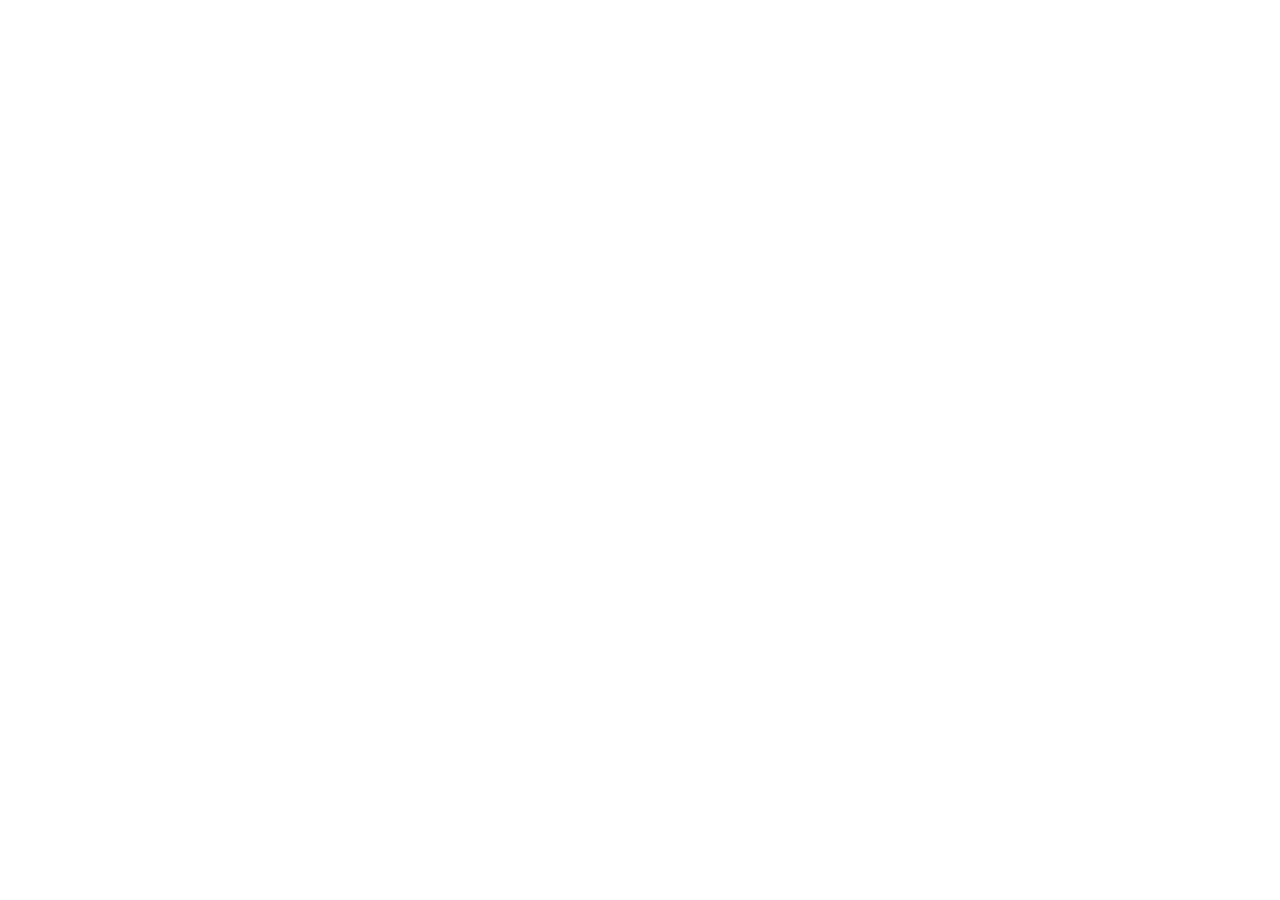
==== coffeego.html @ f683bbf1 "Initial commit: CoffeeGo web app prototype ready for Vercel" ====
<!DOCTYPE html>
<html lang="es" data-theme="light">
<head>
  <meta charset="UTF-8" />
  <meta name="viewport" content="width=device-width, initial-scale=1.0, maximum-scale=1.0" />
  <title>CoffeeGo – Cafetería Unisimón</title>
  <meta name="description" content="CoffeeGo: pide tu café, almuerzo o snack en la cafetería de Unisimón sin hacer fila. Recibe tu código QR y recógelo cuando esté listo." />
  <link rel="preconnect" href="https://fonts.googleapis.com" />
  <link href="https://fonts.googleapis.com/css2?family=Outfit:wght@300;400;500;600;700;800&display=swap" rel="stylesheet" />
  <script src="https://cdnjs.cloudflare.com/ajax/libs/qrcodejs/1.0.0/qrcode.min.js"><\/script>
  <style>
    :root{--c-brown-900:#3b1f0a;--c-brown-800:#5c2e0e;--c-brown-700:#7a3d15;--c-brown-600:#9b5124;--c-orange:#e07b39;--c-cream-100:#fdf6ee;--c-cream-200:#f7eadb;--c-cream-300:#eed9c2;--c-text:#2d1a0e;--c-text-muted:#8b6552;--c-surface:#ffffff;--c-border:#e8d5c0;--c-success:#3d9e6a;--c-warning:#d4a017;--c-error:#c0392b;--c-info:#2980b9;--nav-h:68px;--radius:16px;--shadow:0 4px 24px rgba(59,31,10,.10);--shadow-lg:0 8px 40px rgba(59,31,10,.18);--transition:.22s cubic-bezier(.4,0,.2,1)}
    [data-theme="dark"]{--c-cream-100:#1a0f07;--c-cream-200:#261508;--c-cream-300:#33200f;--c-text:#f5e8d8;--c-text-muted:#b89080;--c-surface:#261508;--c-border:#4a2e18;--shadow:0 4px 24px rgba(0,0,0,.4)}
    *,*::before,*::after{box-sizing:border-box;margin:0;padding:0}
    html,body{height:100%;font-family:'Outfit',sans-serif;background:var(--c-cream-100);color:var(--c-text)}
    button{font-family:inherit;cursor:pointer;border:none;background:none}
    input,textarea,select{font-family:inherit}
    #app-shell{max-width:430px;min-height:100dvh;margin:0 auto;background:var(--c-cream-100);display:flex;flex-direction:column;overflow:hidden;position:relative}
    @media(min-width:500px){body{background:#1a0f07}#app-shell{margin:24px auto;min-height:calc(100dvh - 48px);border-radius:36px;box-shadow:0 32px 80px rgba(0,0,0,.6)}}
    #page-content{flex:1;overflow-y:auto;padding-bottom:calc(var(--nav-h) + 8px);scroll-behavior:smooth}
    #page-content::-webkit-scrollbar{width:4px}
    #page-content::-webkit-scrollbar-thumb{background:var(--c-cream-300);border-radius:4px}
    /* TOPBAR */
    #topbar{position:sticky;top:0;z-index:100;background:var(--c-surface);border-bottom:1px solid var(--c-border);padding:12px 18px;display:flex;align-items:center;justify-content:space-between;gap:12px;backdrop-filter:blur(20px)}
    .topbar-logo{display:flex;align-items:center;gap:8px}
    .logo-icon{font-size:22px}
    .logo-name{font-size:20px;font-weight:800;background:linear-gradient(135deg,var(--c-brown-700),var(--c-orange));-webkit-background-clip:text;-webkit-text-fill-color:transparent}
    .topbar-actions{display:flex;align-items:center;gap:8px}
    .icon-btn{width:38px;height:38px;border-radius:50%;background:var(--c-cream-200);display:flex;align-items:center;justify-content:center;font-size:18px;color:var(--c-text);transition:background var(--transition),transform var(--transition)}
    .icon-btn:hover{background:var(--c-cream-300);transform:scale(1.08)}
    #cart-badge{position:relative}
    #cart-badge .badge{position:absolute;top:-2px;right:-2px;background:var(--c-orange);color:#fff;font-size:10px;font-weight:700;width:18px;height:18px;border-radius:50%;display:flex;align-items:center;justify-content:center;border:2px solid var(--c-surface)}
    .role-pill{font-size:11px;font-weight:600;padding:4px 10px;border-radius:20px;background:linear-gradient(135deg,var(--c-brown-700),var(--c-orange));color:#fff;transition:opacity var(--transition)}
    .role-pill:hover{opacity:.85}
    /* BOTTOM NAV */
    #bottom-nav{position:sticky;bottom:0;z-index:100;background:var(--c-surface);border-top:1px solid var(--c-border);height:var(--nav-h);display:flex;align-items:stretch}
    .nav-item{flex:1;display:flex;flex-direction:column;align-items:center;justify-content:center;gap:2px;font-size:10px;font-weight:500;color:var(--c-text-muted);padding:6px 4px;cursor:pointer;transition:color var(--transition);position:relative}
    .nav-item .nav-icon{font-size:22px;transition:transform var(--transition)}
    .nav-item.active{color:var(--c-orange)}
    .nav-item.active .nav-icon{transform:translateY(-2px)}
    .nav-item.active::after{content:'';position:absolute;bottom:0;left:20%;right:20%;height:3px;background:var(--c-orange);border-radius:3px 3px 0 0}
    /* VIEWS */
    .view{display:none;animation:fadeIn .25s ease}
    .view.active{display:block}
    @keyframes fadeIn{from{opacity:0;transform:translateY(8px)}to{opacity:1;transform:none}}
    /* HERO */
    .hero{background:linear-gradient(145deg,var(--c-brown-800) 0%,var(--c-brown-600) 60%,var(--c-orange) 100%);padding:28px 20px 36px;position:relative;overflow:hidden}
    .hero::before{content:'☕';font-size:160px;opacity:.06;position:absolute;right:-20px;bottom:-30px;line-height:1}
    .hero-greeting{font-size:13px;color:rgba(255,255,255,.7);margin-bottom:4px}
    .hero-title{font-size:26px;font-weight:800;color:#fff;margin-bottom:8px}
    .hero-sub{font-size:13px;color:rgba(255,255,255,.7)}
    .hero-ods{display:inline-flex;align-items:center;gap:6px;margin-top:14px;background:rgba(255,255,255,.15);padding:5px 12px;border-radius:20px;font-size:11px;color:rgba(255,255,255,.9)}
    /* SEARCH */
    .search-wrap{padding:16px 18px 8px}
    .search-box{display:flex;align-items:center;gap:10px;background:var(--c-surface);border:1.5px solid var(--c-border);border-radius:14px;padding:10px 14px;box-shadow:var(--shadow);transition:border-color var(--transition)}
    .search-box:focus-within{border-color:var(--c-orange)}
    .search-box input{flex:1;border:none;outline:none;background:none;font-size:14px;color:var(--c-text)}
    .search-box input::placeholder{color:var(--c-text-muted)}
    .search-icon{font-size:18px;color:var(--c-text-muted)}
    /* CATEGORIES */
    .section-label{font-size:13px;font-weight:700;color:var(--c-text-muted);text-transform:uppercase;letter-spacing:.06em;padding:14px 18px 6px}
    .categories-scroll{display:flex;gap:10px;padding:4px 18px 12px;overflow-x:auto;scroll-snap-type:x mandatory}
    .categories-scroll::-webkit-scrollbar{display:none}
    .cat-chip{flex-shrink:0;display:flex;align-items:center;gap:6px;padding:8px 14px;border-radius:50px;background:var(--c-cream-200);border:1.5px solid var(--c-border);font-size:13px;font-weight:600;color:var(--c-text-muted);cursor:pointer;transition:all var(--transition);white-space:nowrap}
    .cat-chip .cat-icon{font-size:16px}
    .cat-chip.active,.cat-chip:hover{background:linear-gradient(135deg,var(--c-brown-700),var(--c-orange));color:#fff;border-color:transparent;box-shadow:0 4px 14px rgba(224,123,57,.35)}
    /* PRODUCT GRID */
    .products-grid{display:grid;grid-template-columns:repeat(2,1fr);gap:14px;padding:4px 18px 8px}
    .product-card{background:var(--c-surface);border:1.5px solid var(--c-border);border-radius:var(--radius);overflow:hidden;box-shadow:var(--shadow);cursor:pointer;transition:transform var(--transition),box-shadow var(--transition);position:relative}
    .product-card:hover{transform:translateY(-4px);box-shadow:var(--shadow-lg)}
    .product-card.agotado{opacity:.6;pointer-events:none}
    .product-card.agotado::after{content:'AGOTADO';position:absolute;inset:0;display:flex;align-items:center;justify-content:center;background:rgba(0,0,0,.45);color:#fff;font-size:13px;font-weight:800;letter-spacing:.1em;border-radius:var(--radius)}
    .product-emoji{font-size:52px;text-align:center;padding:20px 10px 10px;background:var(--c-cream-200);line-height:1}
    .product-info{padding:10px 12px 12px}
    .product-name{font-size:13px;font-weight:700;margin-bottom:2px;line-height:1.3}
    .product-price{font-size:15px;font-weight:800;color:var(--c-orange)}
    .product-available{font-size:10px;color:var(--c-success);font-weight:600;margin-top:2px}
    .add-btn{position:absolute;bottom:10px;right:10px;width:30px;height:30px;border-radius:50%;background:linear-gradient(135deg,var(--c-brown-700),var(--c-orange));color:#fff;font-size:20px;display:flex;align-items:center;justify-content:center;box-shadow:0 2px 8px rgba(224,123,57,.4);transition:transform var(--transition)}
    .add-btn:hover{transform:scale(1.15)}
    /* SHEET */
    .overlay{position:fixed;inset:0;background:rgba(0,0,0,.5);z-index:200;display:none;align-items:flex-end;justify-content:center}
    .overlay.open{display:flex}
    .sheet{background:var(--c-surface);border-radius:24px 24px 0 0;width:100%;max-width:430px;padding:24px 22px 32px;max-height:90dvh;overflow-y:auto;animation:slideUp .3s cubic-bezier(.4,0,.2,1)}
    @keyframes slideUp{from{transform:translateY(100%)}to{transform:none}}
    .sheet-handle{width:40px;height:4px;background:var(--c-border);border-radius:4px;margin:0 auto 20px}
    .sheet-emoji{font-size:72px;text-align:center;margin-bottom:12px}
    .sheet-name{font-size:22px;font-weight:800;margin-bottom:6px}
    .sheet-desc{font-size:14px;color:var(--c-text-muted);line-height:1.6;margin-bottom:16px}
    .sheet-price{font-size:26px;font-weight:800;color:var(--c-orange);margin-bottom:20px}
    .qty-row{display:flex;align-items:center;gap:16px;margin-bottom:18px}
    .qty-row label{font-size:14px;font-weight:600;flex:1}
    .qty-ctrl{display:flex;align-items:center;gap:12px}
    .qty-btn{width:34px;height:34px;border-radius:50%;background:var(--c-cream-200);border:1.5px solid var(--c-border);font-size:20px;display:flex;align-items:center;justify-content:center;transition:background var(--transition)}
    .qty-btn:hover{background:var(--c-cream-300)}
    .qty-num{font-size:18px;font-weight:700;min-width:24px;text-align:center}
    .note-row{margin-bottom:22px}
    .note-row label{font-size:13px;font-weight:600;display:block;margin-bottom:6px}
    .note-row textarea{width:100%;padding:10px 14px;border-radius:12px;border:1.5px solid var(--c-border);background:var(--c-cream-200);font-size:13px;color:var(--c-text);resize:none;outline:none;transition:border-color var(--transition)}
    .note-row textarea:focus{border-color:var(--c-orange)}
    .btn-primary{width:100%;padding:15px;border-radius:14px;background:linear-gradient(135deg,var(--c-brown-700),var(--c-orange));color:#fff;font-size:16px;font-weight:700;box-shadow:0 6px 20px rgba(224,123,57,.4);transition:opacity var(--transition),transform var(--transition)}
    .btn-primary:hover{opacity:.9;transform:translateY(-1px)}
    .btn-secondary{width:100%;padding:13px;border-radius:14px;background:var(--c-cream-200);border:1.5px solid var(--c-border);color:var(--c-text);font-size:15px;font-weight:600;transition:background var(--transition)}
    .btn-secondary:hover{background:var(--c-cream-300)}
    /* CART */
    .cart-header{padding:22px 18px 8px}
    .cart-header h2{font-size:24px;font-weight:800}
    .cart-empty{text-align:center;padding:60px 30px;color:var(--c-text-muted)}
    .cart-empty .empty-emoji{font-size:64px;margin-bottom:16px}
    .cart-empty p{font-size:15px}
    .cart-item{display:flex;align-items:center;gap:14px;padding:14px 18px;border-bottom:1px solid var(--c-border)}
    .cart-item-emoji{font-size:36px}
    .cart-item-info{flex:1}
    .cart-item-name{font-size:14px;font-weight:700}
    .cart-item-note{font-size:11px;color:var(--c-text-muted)}
    .cart-item-price{font-size:14px;font-weight:700;color:var(--c-orange)}
    .cart-item-qty{display:flex;align-items:center;gap:8px;margin-top:6px}
    .cart-qty-btn{width:26px;height:26px;border-radius:50%;background:var(--c-cream-200);border:1.5px solid var(--c-border);font-size:16px;display:flex;align-items:center;justify-content:center;transition:background var(--transition)}
    .cart-qty-btn:hover{background:var(--c-cream-300)}
    .cart-qty-num{font-size:14px;font-weight:700}
    .cart-summary{padding:18px;background:var(--c-surface);border-top:1px solid var(--c-border)}
    .cart-total-row{display:flex;justify-content:space-between;align-items:center;margin-bottom:14px}
    .cart-total-label{font-size:15px;font-weight:600}
    .cart-total-val{font-size:22px;font-weight:800;color:var(--c-orange)}
    .pickup-row{margin-bottom:18px}
    .pickup-row label{font-size:13px;font-weight:600;display:block;margin-bottom:6px}
    .pickup-row select{width:100%;padding:10px 14px;border-radius:12px;border:1.5px solid var(--c-border);background:var(--c-cream-200);font-size:14px;color:var(--c-text);outline:none;transition:border-color var(--transition)}
    .pickup-row select:focus{border-color:var(--c-orange)}
    .wait-time{font-size:12px;color:var(--c-text-muted);margin-top:6px}
    .wait-time span{color:var(--c-orange);font-weight:700}
    .payment-note{display:flex;align-items:center;gap:8px;background:var(--c-cream-200);border-radius:12px;padding:10px 14px;margin-bottom:16px;font-size:12px;color:var(--c-text-muted)}
    /* CONFIRM */
    .confirm-wrap{padding:24px 22px;text-align:center}
    .confirm-icon{font-size:64px;margin-bottom:10px}
    .confirm-title{font-size:24px;font-weight:800;margin-bottom:6px}
    .confirm-sub{font-size:14px;color:var(--c-text-muted);margin-bottom:20px}
    .order-code{display:inline-block;background:linear-gradient(135deg,var(--c-brown-700),var(--c-orange));color:#fff;font-size:28px;font-weight:800;padding:10px 28px;border-radius:12px;margin-bottom:20px;letter-spacing:.08em}
    #qr-container{background:#fff;border-radius:var(--radius);padding:16px;display:inline-block;margin-bottom:20px;box-shadow:var(--shadow)}
    .order-summary{background:var(--c-cream-200);border-radius:14px;padding:16px;text-align:left;margin-bottom:22px}
    .order-summary-row{display:flex;justify-content:space-between;font-size:13px;padding:4px 0;border-bottom:1px solid var(--c-border)}
    .order-summary-row:last-child{border-bottom:none;font-weight:700;font-size:14px}
    .pickup-info{background:var(--c-cream-200);border-radius:14px;padding:14px;margin-bottom:20px;font-size:13px}
    .pickup-info p{margin-bottom:6px}
    .pickup-info strong{color:var(--c-orange)}
    /* STATUS */
    .status-pill{display:inline-flex;align-items:center;gap:6px;padding:6px 14px;border-radius:20px;font-size:13px;font-weight:700}
    .status-recibido{background:#e8f4fd;color:var(--c-info)}
    .status-preparando{background:#fff8e1;color:var(--c-warning)}
    .status-listo{background:#e8f5e9;color:var(--c-success)}
    .status-entregado{background:#f0f0f0;color:#555}
    /* ORDERS */
    .orders-header{padding:22px 18px 8px}
    .orders-header h2{font-size:24px;font-weight:800}
    .order-card{margin:10px 18px;background:var(--c-surface);border:1.5px solid var(--c-border);border-radius:var(--radius);padding:16px;box-shadow:var(--shadow)}
    .order-card-head{display:flex;justify-content:space-between;align-items:flex-start;margin-bottom:10px}
    .order-card-id{font-size:16px;font-weight:800}
    .order-card-date{font-size:11px;color:var(--c-text-muted);margin-top:2px}
    .order-card-items{font-size:13px;color:var(--c-text-muted);margin-bottom:10px}
    .order-card-footer{display:flex;justify-content:space-between;align-items:center}
    .order-card-total{font-size:15px;font-weight:800;color:var(--c-orange)}
    .progress-track{display:flex;align-items:center;margin:12px 0}
    .progress-step{flex:1;text-align:center;font-size:10px;font-weight:600;color:var(--c-text-muted);position:relative}
    .progress-step::before{content:'';display:block;width:14px;height:14px;border-radius:50%;background:var(--c-border);margin:0 auto 4px;border:2.5px solid var(--c-border)}
    .progress-step.done::before{background:var(--c-orange);border-color:var(--c-orange)}
    .progress-step:not(:last-child)::after{content:'';position:absolute;top:6px;left:50%;right:-50%;height:2px;background:var(--c-border);z-index:0}
    .progress-step.done:not(:last-child)::after{background:var(--c-orange)}
    /* STAFF */
    .staff-header{background:linear-gradient(135deg,var(--c-brown-900),var(--c-brown-800));padding:22px 18px;color:#fff}
    .staff-header h2{font-size:22px;font-weight:800}
    .staff-header p{font-size:13px;opacity:.7;margin-top:4px}
    .staff-section{padding:16px 18px}
    .staff-section h3{font-size:15px;font-weight:700;margin-bottom:12px;color:var(--c-text-muted);text-transform:uppercase;letter-spacing:.06em}
    .queue-card{background:var(--c-surface);border:1.5px solid var(--c-border);border-radius:var(--radius);padding:16px;margin-bottom:12px;box-shadow:var(--shadow)}
    .queue-card-head{display:flex;justify-content:space-between;align-items:center;margin-bottom:8px}
    .queue-card-id{font-size:18px;font-weight:800}
    .queue-card-items{font-size:13px;color:var(--c-text-muted);margin-bottom:12px;line-height:1.6}
    .queue-card-pickup{font-size:12px;font-weight:600;margin-bottom:12px}
    .advance-btn{width:100%;padding:10px;border-radius:10px;background:linear-gradient(135deg,var(--c-brown-700),var(--c-orange));color:#fff;font-size:14px;font-weight:700;transition:opacity var(--transition)}
    .advance-btn:hover{opacity:.88}
    .advance-btn:disabled{opacity:.4;cursor:default}
    /* QR VALIDATOR */
    .qr-validator{padding:24px 22px}
    .qr-validator h3{font-size:18px;font-weight:800;margin-bottom:16px}
    .qr-input-row{display:flex;gap:10px;margin-bottom:16px}
    .qr-input-row input{flex:1;padding:12px 14px;border-radius:12px;border:1.5px solid var(--c-border);background:var(--c-cream-200);font-size:14px;color:var(--c-text);outline:none;transition:border-color var(--transition)}
    .qr-input-row input:focus{border-color:var(--c-orange)}
    .qr-input-row button{padding:12px 18px;border-radius:12px;background:linear-gradient(135deg,var(--c-brown-700),var(--c-orange));color:#fff;font-size:14px;font-weight:700}
    #qr-result{padding:14px;border-radius:12px;font-size:14px;font-weight:600;text-align:center;display:none}
    #qr-result.ok{background:#e8f5e9;color:var(--c-success);display:block}
    #qr-result.err{background:#fdecea;color:var(--c-error);display:block}
    /* PRODUCT MANAGE */
    .product-manage-item{display:flex;align-items:center;gap:12px;background:var(--c-surface);border:1.5px solid var(--c-border);border-radius:14px;padding:12px 14px;margin-bottom:10px;box-shadow:var(--shadow)}
    .pmi-emoji{font-size:28px}
    .pmi-info{flex:1}
    .pmi-name{font-size:14px;font-weight:700}
    .pmi-price{font-size:13px;color:var(--c-orange);font-weight:600}
    .pmi-cat{font-size:11px;color:var(--c-text-muted)}
    .pmi-actions{display:flex;gap:6px}
    .pmi-btn{width:32px;height:32px;border-radius:8px;font-size:15px;display:flex;align-items:center;justify-content:center;background:var(--c-cream-200);border:1.5px solid var(--c-border);transition:background var(--transition)}
    .pmi-btn:hover{background:var(--c-cream-300)}
    .pmi-btn.danger{background:#fdecea;border-color:#f5b7b1}
    .pmi-btn.danger:hover{background:#fadbd8}
    /* FORM */
    .form-group{margin-bottom:14px}
    .form-group label{font-size:13px;font-weight:600;display:block;margin-bottom:5px}
    .form-group input,.form-group select{width:100%;padding:10px 14px;border-radius:12px;border:1.5px solid var(--c-border);background:var(--c-cream-200);font-size:14px;color:var(--c-text);outline:none;transition:border-color var(--transition)}
    .form-group input:focus,.form-group select:focus{border-color:var(--c-orange)}
    .form-row{display:grid;grid-template-columns:1fr 1fr;gap:12px}
    .toggle-row{display:flex;align-items:center;justify-content:space-between;padding:10px 0}
    .toggle-row>label{font-size:14px;font-weight:600}
    .toggle{position:relative;width:44px;height:24px}
    .toggle input{opacity:0;width:0;height:0}
    .toggle-slider{position:absolute;inset:0;background:var(--c-border);border-radius:24px;cursor:pointer;transition:background var(--transition)}
    .toggle-slider::before{content:'';position:absolute;width:18px;height:18px;border-radius:50%;background:#fff;top:3px;left:3px;transition:transform var(--transition)}
    .toggle input:checked+.toggle-slider{background:var(--c-orange)}
    .toggle input:checked+.toggle-slider::before{transform:translateX(20px)}
    /* TOAST */
    #toast{position:fixed;bottom:calc(var(--nav-h) + 14px);left:50%;transform:translateX(-50%) translateY(20px);background:var(--c-brown-900);color:#fff;padding:12px 20px;border-radius:12px;font-size:14px;font-weight:600;z-index:999;opacity:0;transition:all .3s ease;white-space:nowrap;pointer-events:none;box-shadow:0 4px 20px rgba(0,0,0,.3)}
    #toast.show{opacity:1;transform:translateX(-50%) translateY(0)}
    .chip-available{display:inline-block;width:8px;height:8px;border-radius:50%;background:var(--c-success);margin-right:3px}
    .text-muted{color:var(--c-text-muted);font-size:13px}
    .admin-only{display:none}
  </style>
</head>
<body>
<div id="app-shell">
  <header id="topbar">
    <div class="topbar-logo">
      <span class="logo-icon">☕</span>
      <span class="logo-name">CoffeeGo</span>
    </div>
    <div class="topbar-actions">
      <button class="icon-btn" id="theme-btn" title="Cambiar tema">🌙</button>
      <button class="role-pill" id="role-btn">Estudiante</button>
      <button class="icon-btn" id="cart-badge" title="Carrito" onclick="showView('cart')">
        🛒<span class="badge" id="cart-count" style="display:none">0</span>
      </button>
    </div>
  </header>

  <main id="page-content">
    <!-- ===== MENÚ ===== -->
    <section id="view-menu" class="view active">
      <div class="hero">
        <div class="hero-greeting">Hola, Estudiante 👋</div>
        <div class="hero-title">¿Qué quieres hoy?</div>
        <div class="hero-sub">Pide, recoge y disfruta. Sin fila.</div>
        <div class="hero-ods">🎯 ODS 9 — Innovación en la Universidad</div>
      </div>
      <div class="search-wrap">
        <div class="search-box">
          <span class="search-icon">🔍</span>
          <input type="text" id="search-input" placeholder="Buscar producto..." oninput="filterProducts()" />
        </div>
      </div>
      <div class="section-label">Categorías</div>
      <div class="categories-scroll">
        <button class="cat-chip active" onclick="selectCat(this,'Todos')"><span class="cat-icon">🍽️</span>Todos</button>
        <button class="cat-chip" onclick="selectCat(this,'Bebidas calientes')"><span class="cat-icon">☕</span>Calientes</button>
        <button class="cat-chip" onclick="selectCat(this,'Bebidas frías')"><span class="cat-icon">🧋</span>Frías</button>
        <button class="cat-chip" onclick="selectCat(this,'Almuerzos')"><span class="cat-icon">🍱</span>Almuerzos</button>
        <button class="cat-chip" onclick="selectCat(this,'Snacks')"><span class="cat-icon">🫔</span>Snacks</button>
        <button class="cat-chip" onclick="selectCat(this,'Postres')"><span class="cat-icon">🍰</span>Postres</button>
      </div>
      <div class="section-label" id="cat-label">Todos los productos</div>
      <div class="products-grid" id="products-grid"></div>
    </section>

    <!-- ===== CARRITO ===== -->
    <section id="view-cart" class="view">
      <div class="cart-header"><h2>🛒 Mi Carrito</h2></div>
      <div id="cart-list"></div>
      <div id="cart-empty" class="cart-empty" style="display:none">
        <div class="empty-emoji">🛒</div>
        <p>Tu carrito está vacío.<br>¡Agrega algo rico!</p>
      </div>
      <div class="cart-summary" id="cart-summary" style="display:none">
        <div class="cart-total-row">
          <span class="cart-total-label">Total</span>
          <span class="cart-total-val" id="cart-total">$0</span>
        </div>
        <div class="pickup-row">
          <label for="pickup-select">⏰ Hora de recogida</label>
          <select id="pickup-select">
            <option>Lo antes posible</option>
            <option>En 15 minutos</option>
            <option>En 30 minutos</option>
            <option>En 45 minutos</option>
            <option>En 1 hora</option>
          </select>
          <div class="wait-time">Espera estimada: <span id="wait-estimate">~12 min</span></div>
        </div>
        <div class="payment-note">💵 <span>Pago en efectivo al recoger. Sin pagos en línea ni domicilios.</span></div>
        <button class="btn-primary" onclick="placeOrder()">Confirmar pedido ✓</button>
      </div>
    </section>

    <!-- ===== CONFIRMACIÓN ===== -->
    <section id="view-confirm" class="view">
      <div class="confirm-wrap">
        <div class="confirm-icon">🎉</div>
        <div class="confirm-title">¡Pedido confirmado!</div>
        <div class="confirm-sub">Muestra este QR al recoger tu pedido.</div>
        <div class="order-code" id="confirm-order-id">CGO-0000</div>
        <div id="qr-container"></div>
        <div class="order-summary" id="confirm-summary"></div>
        <div class="pickup-info">
          <p>📍 Recoge en el <strong>Mostrador Principal</strong></p>
          <p>⏰ Hora seleccionada: <strong id="confirm-pickup">Lo antes posible</strong></p>
          <p>💵 Pago al recoger en efectivo.</p>
        </div>
        <button class="btn-primary" onclick="showView('orders')">Ver mis pedidos</button>
        <div style="height:12px"></div>
        <button class="btn-secondary" onclick="showView('menu')">Seguir comprando</button>
      </div>
    </section>

    <!-- ===== MIS PEDIDOS ===== -->
    <section id="view-orders" class="view">
      <div class="orders-header"><h2>📋 Mis Pedidos</h2></div>
      <div id="orders-list"></div>
    </section>

    <!-- ===== STAFF: COLA ===== -->
    <section id="view-staff-queue" class="view admin-only">
      <div class="staff-header">
        <h2>🧑‍🍳 Cola de Pedidos</h2>
        <p>Gestiona y avanza el estado de cada orden</p>
      </div>
      <div class="staff-section">
        <h3>Pedidos activos</h3>
        <div id="staff-queue-list"></div>
      </div>
    </section>

    <!-- ===== STAFF: QR ===== -->
    <section id="view-staff-qr" class="view admin-only">
      <div class="staff-header">
        <h2>📷 Validar QR</h2>
        <p>Ingresa el código para marcar la orden como entregada</p>
      </div>
      <div class="qr-validator">
        <h3>Código de orden</h3>
        <div class="qr-input-row">
          <input type="text" id="qr-code-input" placeholder="Ej: CGO-0003" />
          <button onclick="validateQR()">Validar</button>
        </div>
        <div id="qr-result"></div>
        <div style="height:20px"></div>
        <h3>Simulación de escaneo</h3>
        <p class="text-muted" style="margin-bottom:14px">Toca una orden "Listo" para simular el escaneo:</p>
        <div id="qr-sim-list"></div>
      </div>
    </section>

    <!-- ===== STAFF: PRODUCTOS ===== -->
    <section id="view-staff-products" class="view admin-only">
      <div class="staff-header">
        <h2>📦 Gestión de Productos</h2>
        <p>Crea, edita y administra el menú</p>
      </div>
      <div class="staff-section">
        <div style="display:flex;justify-content:space-between;align-items:center;margin-bottom:12px">
          <h3 style="margin:0">Productos</h3>
          <button class="btn-primary" style="width:auto;padding:8px 16px;font-size:13px" onclick="openProductForm()">+ Nuevo</button>
        </div>
        <div id="products-manage-list"></div>
      </div>
    </section>
  </main>

  <nav id="bottom-nav">
    <div class="nav-item active" id="nav-menu" onclick="showView('menu')"><span class="nav-icon">🍽️</span><span>Menú</span></div>
    <div class="nav-item" id="nav-cart" onclick="showView('cart')"><span class="nav-icon">🛒</span><span>Carrito</span></div>
    <div class="nav-item" id="nav-orders" onclick="showView('orders')"><span class="nav-icon">📋</span><span>Pedidos</span></div>
    <div class="nav-item admin-only" id="nav-staff-queue" onclick="showView('staff-queue')"><span class="nav-icon">🧑‍🍳</span><span>Cola</span></div>
    <div class="nav-item admin-only" id="nav-staff-qr" onclick="showView('staff-qr')"><span class="nav-icon">📷</span><span>QR</span></div>
    <div class="nav-item admin-only" id="nav-staff-products" onclick="showView('staff-products')"><span class="nav-icon">📦</span><span>Productos</span></div>
  </nav>
</div>

<!-- DETAIL SHEET -->
<div class="overlay" id="detail-overlay" onclick="closeDetail(event)">
  <div class="sheet">
    <div class="sheet-handle"></div>
    <div class="sheet-emoji" id="d-emoji"></div>
    <div class="sheet-name" id="d-name"></div>
    <div class="sheet-desc" id="d-desc"></div>
    <div class="sheet-price" id="d-price"></div>
    <div class="qty-row">
      <label>Cantidad</label>
      <div class="qty-ctrl">
        <button class="qty-btn" onclick="changeQty(-1)">&#8722;</button>
        <span class="qty-num" id="d-qty">1</span>
        <button class="qty-btn" onclick="changeQty(1)">+</button>
      </div>
    </div>
    <div class="note-row">
      <label for="d-note">Nota opcional</label>
      <textarea id="d-note" rows="2" placeholder="Ej: sin azúcar, extra leche…"></textarea>
    </div>
    <button class="btn-primary" onclick="addToCart()">Agregar al carrito</button>
  </div>
</div>

<!-- PRODUCT FORM SHEET -->
<div class="overlay" id="product-form-overlay" onclick="closeProductForm(event)">
  <div class="sheet">
    <div class="sheet-handle"></div>
    <h3 id="product-form-title" style="font-size:20px;font-weight:800;margin-bottom:16px">Nuevo Producto</h3>
    <div class="form-row">
      <div class="form-group">
        <label>Emoji</label>
        <input type="text" id="pf-emoji" placeholder="☕" maxlength="4" />
      </div>
      <div class="form-group">
        <label>Categoría</label>
        <select id="pf-cat">
          <option>Bebidas calientes</option>
          <option>Bebidas frías</option>
          <option>Almuerzos</option>
          <option>Snacks</option>
          <option>Postres</option>
        </select>
      </div>
    </div>
    <div class="form-group">
      <label>Nombre del producto</label>
      <input type="text" id="pf-name" placeholder="Ej: Café con leche" />
    </div>
    <div class="form-group">
      <label>Descripción</label>
      <input type="text" id="pf-desc" placeholder="Breve descripción" />
    </div>
    <div class="form-row">
      <div class="form-group">
        <label>Precio (COP)</label>
        <input type="number" id="pf-price" placeholder="3500" />
      </div>
      <div class="form-group" style="display:flex;flex-direction:column;justify-content:flex-end">
        <div class="toggle-row">
          <label>Disponible</label>
          <label class="toggle"><input type="checkbox" id="pf-available" checked /><span class="toggle-slider"></span></label>
        </div>
      </div>
    </div>
    <button class="btn-primary" onclick="saveProduct()">Guardar producto</button>
  </div>
</div>

<div id="toast"></div>

<script>
/* DATA */
const PRODUCTS_DEFAULT=[
  {id:1,emoji:'☕',name:'Tinto',desc:'Café negro colombiano, recién colado.',price:1800,cat:'Bebidas calientes',available:true},
  {id:2,emoji:'🍵',name:'Café con leche',desc:'Espresso suave con leche caliente.',price:2500,cat:'Bebidas calientes',available:true},
  {id:3,emoji:'🫖',name:'Aromática',desc:'Infusión de hierbas y canela.',price:1500,cat:'Bebidas calientes',available:true},
  {id:4,emoji:'☕',name:'Capuchino',desc:'Espresso con espuma de leche vaporizada.',price:3800,cat:'Bebidas calientes',available:true},
  {id:5,emoji:'🍫',name:'Chocolate caliente',desc:'Bebida de cacao 100% colombiano.',price:2800,cat:'Bebidas calientes',available:true},
  {id:6,emoji:'🧃',name:'Jugo de lulo',desc:'Jugo natural de lulo con agua o leche.',price:2200,cat:'Bebidas frías',available:true},
  {id:7,emoji:'🍹',name:'Jugo de maracuyá',desc:'Maracuyá fresco, ligeramente dulce.',price:2200,cat:'Bebidas frías',available:true},
  {id:8,emoji:'🧋',name:'Limonada de coco',desc:'Refrescante limonada con crema de coco.',price:3200,cat:'Bebidas frías',available:true},
  {id:9,emoji:'🍵',name:'Té frío de durazno',desc:'Té negro frío con sabor a durazno y menta.',price:2800,cat:'Bebidas frías',available:false},
  {id:10,emoji:'🥛',name:'Avena fría',desc:'Avena molida con panela y canela, bien fría.',price:2000,cat:'Bebidas frías',available:true},
  {id:11,emoji:'🍱',name:'Almuerzo del día',desc:'Sopa, principio, proteína, arroz y jugo.',price:9500,cat:'Almuerzos',available:true},
  {id:12,emoji:'🥗',name:'Ensalada verde',desc:'Lechuga, tomate, zanahoria y aderezo.',price:5000,cat:'Almuerzos',available:true},
  {id:13,emoji:'🍗',name:'Pollo asado',desc:'Pechuga a la plancha con arroz y ensalada.',price:8500,cat:'Almuerzos',available:true},
  {id:14,emoji:'🫘',name:'Frijolada',desc:'Frijoles con chicharrón, platanito y arroz.',price:8000,cat:'Almuerzos',available:false},
  {id:15,emoji:'🥟',name:'Empanadas (x2)',desc:'Rellenas de pollo o carne, con ají.',price:3500,cat:'Snacks',available:true},
  {id:16,emoji:'🧀',name:'Pan de bono',desc:'Pandebono esponjoso, recién horneado.',price:2000,cat:'Snacks',available:true},
  {id:17,emoji:'🫔',name:'Buñuelo',desc:'Buñuelo dorado y crujiente, tipo casero.',price:1500,cat:'Snacks',available:true},
  {id:18,emoji:'🌽',name:'Arepa de choclo',desc:'Arepa dulce de maíz con queso.',price:3000,cat:'Snacks',available:true},
  {id:19,emoji:'🍰',name:'Brownie de chocolate',desc:'Brownie denso con chips de chocolate.',price:3500,cat:'Postres',available:true},
  {id:20,emoji:'🍮',name:'Natilla',desc:'Postre tradicional de maíz y panela.',price:2800,cat:'Postres',available:true},
  {id:21,emoji:'🍪',name:'Galleta de avena',desc:'Galleta artesanal con avena y pasas.',price:1800,cat:'Postres',available:true},
  {id:22,emoji:'🍓',name:'Ensalada de frutas',desc:'Frutas de temporada con crema de leche.',price:3200,cat:'Postres',available:true}
];
const DEMO_ORDERS=[
  {id:'CGO-0001',date:'28/10/2026, 8:45',pickup:'Lo antes posible',items:[{name:'Tinto',qty:1,price:1800},{name:'Pan de bono',qty:2,price:2000}],total:5800,status:'entregado',token:'tok_demo1'},
  {id:'CGO-0002',date:'29/10/2026, 12:10',pickup:'En 30 minutos',items:[{name:'Almuerzo del día',qty:1,price:9500},{name:'Jugo de lulo',qty:1,price:2200}],total:11700,status:'preparando',token:'tok_demo2'}
];

/* STATE */
let products=JSON.parse(localStorage.getItem('cg_products')||'null')||[...PRODUCTS_DEFAULT];
let cart=JSON.parse(localStorage.getItem('cg_cart')||'[]');
let orders=JSON.parse(localStorage.getItem('cg_orders')||'null')||[...DEMO_ORDERS];
let currentRole=localStorage.getItem('cg_role')||'student';
let darkMode=localStorage.getItem('cg_dark')==='true';
let selectedCat='Todos';
let detailProduct=null;
let detailQty=1;
let editingProductId=null;

/* INIT */
function init(){applyTheme();applyRole();renderProducts();renderCart();renderOrders();updateCartBadge();simulateOrderProgress();}

/* THEME */
function applyTheme(){document.documentElement.setAttribute('data-theme',darkMode?'dark':'light');document.getElementById('theme-btn').textContent=darkMode?'☀️':'🌙';}
document.getElementById('theme-btn').addEventListener('click',()=>{darkMode=!darkMode;localStorage.setItem('cg_dark',darkMode);applyTheme();});

/* ROLE */
function applyRole(){
  const isStaff=currentRole==='staff';
  document.getElementById('role-btn').textContent=isStaff?'Personal 🧑‍🍳':'Estudiante';
  document.querySelectorAll('.admin-only').forEach(el=>el.style.display=isStaff?'':'none');
}
document.getElementById('role-btn').addEventListener('click',()=>{
  currentRole=currentRole==='staff'?'student':'staff';
  localStorage.setItem('cg_role',currentRole);
  applyRole();
  showView(currentRole==='staff'?'staff-queue':'menu');
  showToast(currentRole==='staff'?'🧑‍🍳 Modo personal activado':'🎓 Modo estudiante activado');
});

/* VIEWS */
const NAV_MAP={'menu':'nav-menu','cart':'nav-cart','orders':'nav-orders','confirm':null,'staff-queue':'nav-staff-queue','staff-qr':'nav-staff-qr','staff-products':'nav-staff-products'};
function showView(name){
  document.querySelectorAll('.view').forEach(v=>v.classList.remove('active'));
  const el=document.getElementById('view-'+name);
  if(el)el.classList.add('active');
  document.querySelectorAll('.nav-item').forEach(n=>n.classList.remove('active'));
  const nid=NAV_MAP[name];
  if(nid){const n=document.getElementById(nid);if(n)n.classList.add('active');}
  document.getElementById('page-content').scrollTo(0,0);
  if(name==='orders')renderOrders();
  if(name==='staff-queue')renderStaffQueue();
  if(name==='staff-qr')renderQRSim();
  if(name==='staff-products')renderProductsManage();
}

/* PRODUCTS */
function renderProducts(){
  const query=(document.getElementById('search-input')?.value||'').toLowerCase();
  const grid=document.getElementById('products-grid');
  const label=document.getElementById('cat-label');
  const filtered=products.filter(p=>{
    const mc=selectedCat==='Todos'||p.cat===selectedCat;
    const mq=!query||p.name.toLowerCase().includes(query)||p.cat.toLowerCase().includes(query);
    return mc&&mq;
  });
  label.textContent=selectedCat==='Todos'?'Todos los productos':selectedCat;
  if(!filtered.length){
    grid.innerHTML='<div style="grid-column:1/-1;text-align:center;padding:40px;color:var(--c-text-muted)"><div style="font-size:48px;margin-bottom:8px">🔍</div><p>No encontramos productos.</p></div>';
    return;
  }
  grid.innerHTML=filtered.map(p=>`
    <div class="product-card${p.available?'':' agotado'}" onclick="openDetail(${p.id})">
      <div class="product-emoji">${p.emoji}</div>
      <div class="product-info">
        <div class="product-name">${p.name}</div>
        <div class="product-price">${fmtCOP(p.price)}</div>
        <div class="product-available"><span class="chip-available"></span>${p.available?'Disponible':'Agotado'}</div>
      </div>
      ${p.available?`<button class="add-btn" onclick="quickAdd(event,${p.id})">+</button>`:''}
    </div>`).join('');
}
function selectCat(el,cat){document.querySelectorAll('.cat-chip').forEach(c=>c.classList.remove('active'));el.classList.add('active');selectedCat=cat;renderProducts();}
function filterProducts(){renderProducts();}

/* DETAIL */
function openDetail(id){
  detailProduct=products.find(p=>p.id===id);
  if(!detailProduct)return;
  detailQty=1;
  document.getElementById('d-emoji').textContent=detailProduct.emoji;
  document.getElementById('d-name').textContent=detailProduct.name;
  document.getElementById('d-desc').textContent=detailProduct.desc;
  document.getElementById('d-price').textContent=fmtCOP(detailProduct.price);
  document.getElementById('d-qty').textContent=1;
  document.getElementById('d-note').value='';
  document.getElementById('detail-overlay').classList.add('open');
}
function closeDetail(e){if(e.target===document.getElementById('detail-overlay'))document.getElementById('detail-overlay').classList.remove('open');}
function changeQty(d){detailQty=Math.max(1,detailQty+d);document.getElementById('d-qty').textContent=detailQty;}
function addToCart(){
  if(!detailProduct)return;
  const note=document.getElementById('d-note').value.trim();
  const ex=cart.find(i=>i.id===detailProduct.id&&i.note===note);
  if(ex)ex.qty+=detailQty;
  else cart.push({id:detailProduct.id,emoji:detailProduct.emoji,name:detailProduct.name,price:detailProduct.price,qty:detailQty,note});
  saveCart();updateCartBadge();
  document.getElementById('detail-overlay').classList.remove('open');
  showToast('✅ '+detailProduct.name+' agregado');
}
function quickAdd(e,id){
  e.stopPropagation();
  const p=products.find(x=>x.id===id);
  const ex=cart.find(i=>i.id===p.id&&!i.note);
  if(ex)ex.qty++;
  else cart.push({id:p.id,emoji:p.emoji,name:p.name,price:p.price,qty:1,note:''});
  saveCart();updateCartBadge();showToast('✅ '+p.name+' agregado');
}

/* CART */
function renderCart(){
  const list=document.getElementById('cart-list');
  const empty=document.getElementById('cart-empty');
  const summ=document.getElementById('cart-summary');
  if(!cart.length){list.innerHTML='';empty.style.display='';summ.style.display='none';return;}
  empty.style.display='none';summ.style.display='';
  const total=cart.reduce((s,i)=>s+i.price*i.qty,0);
  list.innerHTML=cart.map((item,idx)=>`
    <div class="cart-item">
      <div class="cart-item-emoji">${item.emoji}</div>
      <div class="cart-item-info">
        <div class="cart-item-name">${item.name}</div>
        ${item.note?`<div class="cart-item-note">📝 ${item.note}</div>`:''}
        <div class="cart-item-qty">
          <button class="cart-qty-btn" onclick="cartQty(${idx},-1)">&#8722;</button>
          <span class="cart-qty-num">${item.qty}</span>
          <button class="cart-qty-btn" onclick="cartQty(${idx},1)">+</button>
          <button class="cart-qty-btn" style="margin-left:4px" onclick="removeCartItem(${idx})">🗑️</button>
        </div>
      </div>
      <div class="cart-item-price">${fmtCOP(item.price*item.qty)}</div>
    </div>`).join('');
  document.getElementById('cart-total').textContent=fmtCOP(total);
  const wait=5+orders.filter(o=>['recibido','preparando'].includes(o.status)).length*3+cart.reduce((s,i)=>s+i.qty,0)*2;
  document.getElementById('wait-estimate').textContent='~'+wait+' min';
}
function cartQty(idx,d){cart[idx].qty=Math.max(1,cart[idx].qty+d);saveCart();updateCartBadge();renderCart();}
function removeCartItem(idx){cart.splice(idx,1);saveCart();updateCartBadge();renderCart();}
function saveCart(){localStorage.setItem('cg_cart',JSON.stringify(cart));}
function updateCartBadge(){const t=cart.reduce((s,i)=>s+i.qty,0);const b=document.getElementById('cart-count');b.textContent=t;b.style.display=t?'':'none';}

/* ORDER */
let orderCounter=parseInt(localStorage.getItem('cg_counter')||'2');
function placeOrder(){
  if(!cart.length)return;
  orderCounter++;
  localStorage.setItem('cg_counter',orderCounter);
  const id='CGO-'+String(orderCounter).padStart(4,'0');
  const token='tok_'+Math.random().toString(36).slice(2,10);
  const pickup=document.getElementById('pickup-select').value;
  const newOrder={id,date:new Date().toLocaleString('es-CO'),pickup,items:cart.map(i=>({name:i.name,qty:i.qty,price:i.price})),total:cart.reduce((s,i)=>s+i.price*i.qty,0),status:'recibido',token};
  orders.unshift(newOrder);
  localStorage.setItem('cg_orders',JSON.stringify(orders));
  document.getElementById('confirm-order-id').textContent=id;
  document.getElementById('confirm-pickup').textContent=pickup;
  const qrDiv=document.getElementById('qr-container');
  qrDiv.innerHTML='';
  try{new QRCode(qrDiv,{text:id+'|'+token,width:180,height:180,colorDark:'#3b1f0a',colorLight:'#ffffff'});}catch(e){}
  const sEl=document.getElementById('confirm-summary');
  sEl.innerHTML=newOrder.items.map(i=>`<div class="order-summary-row"><span>${i.name} ×${i.qty}</span><span>${fmtCOP(i.price*i.qty)}</span></div>`).join('')+`<div class="order-summary-row"><span>Total</span><span>${fmtCOP(newOrder.total)}</span></div>`;
  cart=[];saveCart();updateCartBadge();
  showView('confirm');showToast('🎉 Pedido enviado');
}

/* ORDERS */
const SL={recibido:'Recibido',preparando:'Preparando',listo:'Listo ✅',entregado:'Entregado 📦'};
const SS=['recibido','preparando','listo','entregado'];
function renderOrders(){
  const list=document.getElementById('orders-list');
  if(!orders.length){list.innerHTML='<div class="cart-empty"><div class="empty-emoji">📋</div><p>Aún no tienes pedidos.</p></div>';return;}
  list.innerHTML=orders.map(o=>{
    const si=SS.indexOf(o.status);
    const steps=SS.map((s,i)=>`<div class="progress-step${i<=si?' done':''}">${SL[s].split(' ')[0]}</div>`).join('');
    return `<div class="order-card">
      <div class="order-card-head">
        <div><div class="order-card-id">${o.id}</div><div class="order-card-date">${o.date}</div></div>
        <span class="status-pill status-${o.status}">${SL[o.status]}</span>
      </div>
      <div class="progress-track">${steps}</div>
      <div class="order-card-items">${o.items.map(i=>i.name+' ×'+i.qty).join(' · ')}</div>
      <div class="order-card-footer"><span style="font-size:12px;color:var(--c-text-muted)">⏰ ${o.pickup}</span><span class="order-card-total">${fmtCOP(o.total)}</span></div>
    </div>`;
  }).join('');
}

/* STAFF QUEUE */
function renderStaffQueue(){
  const list=document.getElementById('staff-queue-list');
  const active=orders.filter(o=>o.status!=='entregado');
  if(!active.length){list.innerHTML='<div class="text-muted" style="text-align:center;padding:30px">No hay pedidos activos 🎉</div>';return;}
  const ns={recibido:'preparando',preparando:'listo',listo:'entregado'};
  const nl={recibido:'Marcar Preparando',preparando:'Marcar Listo',listo:'Marcar Entregado'};
  list.innerHTML=active.map(o=>`
    <div class="queue-card">
      <div class="queue-card-head"><span class="queue-card-id">${o.id}</span><span class="status-pill status-${o.status}">${SL[o.status]}</span></div>
      <div class="queue-card-items">${o.items.map(i=>'• '+i.name+' ×'+i.qty).join('<br>')}</div>
      <div class="queue-card-pickup">⏰ ${o.pickup} | 📅 ${o.date}</div>
      ${ns[o.status]?`<button class="advance-btn" onclick="advanceOrder('${o.id}','${ns[o.status]}')">${nl[o.status]}</button>`:'<button class="advance-btn" disabled>✅ Completado</button>'}
    </div>`).join('');
}
function advanceOrder(id,s){
  const o=orders.find(x=>x.id===id);
  if(o){o.status=s;localStorage.setItem('cg_orders',JSON.stringify(orders));renderStaffQueue();renderOrders();showToast('📦 '+id+' → '+SL[s]);}
}

/* QR */
function renderQRSim(){
  const list=document.getElementById('qr-sim-list');
  const active=orders.filter(o=>o.status==='listo');
  if(!active.length){list.innerHTML='<div class="text-muted">No hay órdenes listas aún.</div>';return;}
  list.innerHTML=active.map(o=>`
    <div class="queue-card" style="cursor:pointer" onclick="simulateScan('${o.id}')">
      <div class="queue-card-head"><span class="queue-card-id">${o.id}</span><span class="status-pill status-listo">Listo ✅</span></div>
      <p style="font-size:13px;color:var(--c-text-muted)">Toca para simular escaneo QR</p>
    </div>`).join('');
}
function validateQR(){
  const input=document.getElementById('qr-code-input').value.trim().toUpperCase();
  const res=document.getElementById('qr-result');
  const o=orders.find(x=>x.id===input);
  if(!o){res.className='err';res.textContent='❌ Orden no encontrada.';return;}
  if(o.status==='entregado'){res.className='err';res.textContent='⚠️ Esta orden ya fue entregada.';return;}
  if(o.status!=='listo'){res.className='err';res.textContent='⏳ La orden aún no está lista ('+SL[o.status]+').';return;}
  o.status='entregado';
  localStorage.setItem('cg_orders',JSON.stringify(orders));
  res.className='ok';res.textContent='✅ '+o.id+' marcada como entregada.';
  renderStaffQueue();renderOrders();renderQRSim();showToast('🎉 '+o.id+' entregada');
}
function simulateScan(id){document.getElementById('qr-code-input').value=id;validateQR();}

/* PRODUCT MANAGE */
function renderProductsManage(){
  const list=document.getElementById('products-manage-list');
  list.innerHTML=products.map(p=>`
    <div class="product-manage-item">
      <div class="pmi-emoji">${p.emoji}</div>
      <div class="pmi-info">
        <div class="pmi-name">${p.name}</div>
        <div class="pmi-price">${fmtCOP(p.price)}</div>
        <div class="pmi-cat">${p.cat} · ${p.available?'✅ Disponible':'🚫 Agotado'}</div>
      </div>
      <div class="pmi-actions">
        <button class="pmi-btn" onclick="toggleAvail(${p.id})">${p.available?'🚫':'✅'}</button>
        <button class="pmi-btn" onclick="openProductForm(${p.id})">✏️</button>
        <button class="pmi-btn danger" onclick="deleteProduct(${p.id})">🗑️</button>
      </div>
    </div>`).join('');
}
function toggleAvail(id){const p=products.find(x=>x.id===id);if(p){p.available=!p.available;saveProds();renderProductsManage();renderProducts();showToast(p.available?'✅ '+p.name+' disponible':'🚫 '+p.name+' agotado');}}
function deleteProduct(id){if(!confirm('¿Eliminar este producto?'))return;products=products.filter(p=>p.id!==id);saveProds();renderProductsManage();renderProducts();showToast('🗑️ Producto eliminado');}
function openProductForm(id=null){
  editingProductId=id;
  document.getElementById('product-form-title').textContent=id?'Editar Producto':'Nuevo Producto';
  if(id){
    const p=products.find(x=>x.id===id);
    document.getElementById('pf-emoji').value=p.emoji;
    document.getElementById('pf-name').value=p.name;
    document.getElementById('pf-desc').value=p.desc;
    document.getElementById('pf-price').value=p.price;
    document.getElementById('pf-cat').value=p.cat;
    document.getElementById('pf-available').checked=p.available;
  }else{
    ['pf-name','pf-desc','pf-price'].forEach(id=>document.getElementById(id).value='');
    document.getElementById('pf-emoji').value='☕';
    document.getElementById('pf-cat').value='Bebidas calientes';
    document.getElementById('pf-available').checked=true;
  }
  document.getElementById('product-form-overlay').classList.add('open');
}
function closeProductForm(e){if(e.target===document.getElementById('product-form-overlay'))document.getElementById('product-form-overlay').classList.remove('open');}
function saveProduct(){
  const name=document.getElementById('pf-name').value.trim();
  const price=parseInt(document.getElementById('pf-price').value);
  if(!name||isNaN(price)){showToast('⚠️ Completa todos los campos');return;}
  if(editingProductId){
    Object.assign(products.find(x=>x.id===editingProductId),{emoji:document.getElementById('pf-emoji').value||'☕',name,desc:document.getElementById('pf-desc').value,price,cat:document.getElementById('pf-cat').value,available:document.getElementById('pf-available').checked});
    showToast('✅ Producto actualizado');
  }else{
    products.push({id:products.reduce((m,p)=>Math.max(m,p.id),0)+1,emoji:document.getElementById('pf-emoji').value||'☕',name,desc:document.getElementById('pf-desc').value,price,cat:document.getElementById('pf-cat').value,available:document.getElementById('pf-available').checked});
    showToast('✅ Producto creado');
  }
  saveProds();renderProductsManage();renderProducts();
  document.getElementById('product-form-overlay').classList.remove('open');
}
function saveProds(){localStorage.setItem('cg_products',JSON.stringify(products));}

/* AUTO-PROGRESS */
function simulateOrderProgress(){
  setInterval(()=>{
    let changed=false;
    orders.forEach(o=>{if(o.status==='recibido'){o.status='preparando';changed=true;}});
    if(changed){localStorage.setItem('cg_orders',JSON.stringify(orders));renderOrders();if(currentRole==='staff')renderStaffQueue();}
  },15000);
}

/* UTILS */
function fmtCOP(n){return '$'+n.toLocaleString('es-CO');}
let _tt;
function showToast(msg){const t=document.getElementById('toast');t.textContent=msg;t.classList.add('show');clearTimeout(_tt);_tt=setTimeout(()=>t.classList.remove('show'),2600);}

init();
<\/script>
</body>
</html>
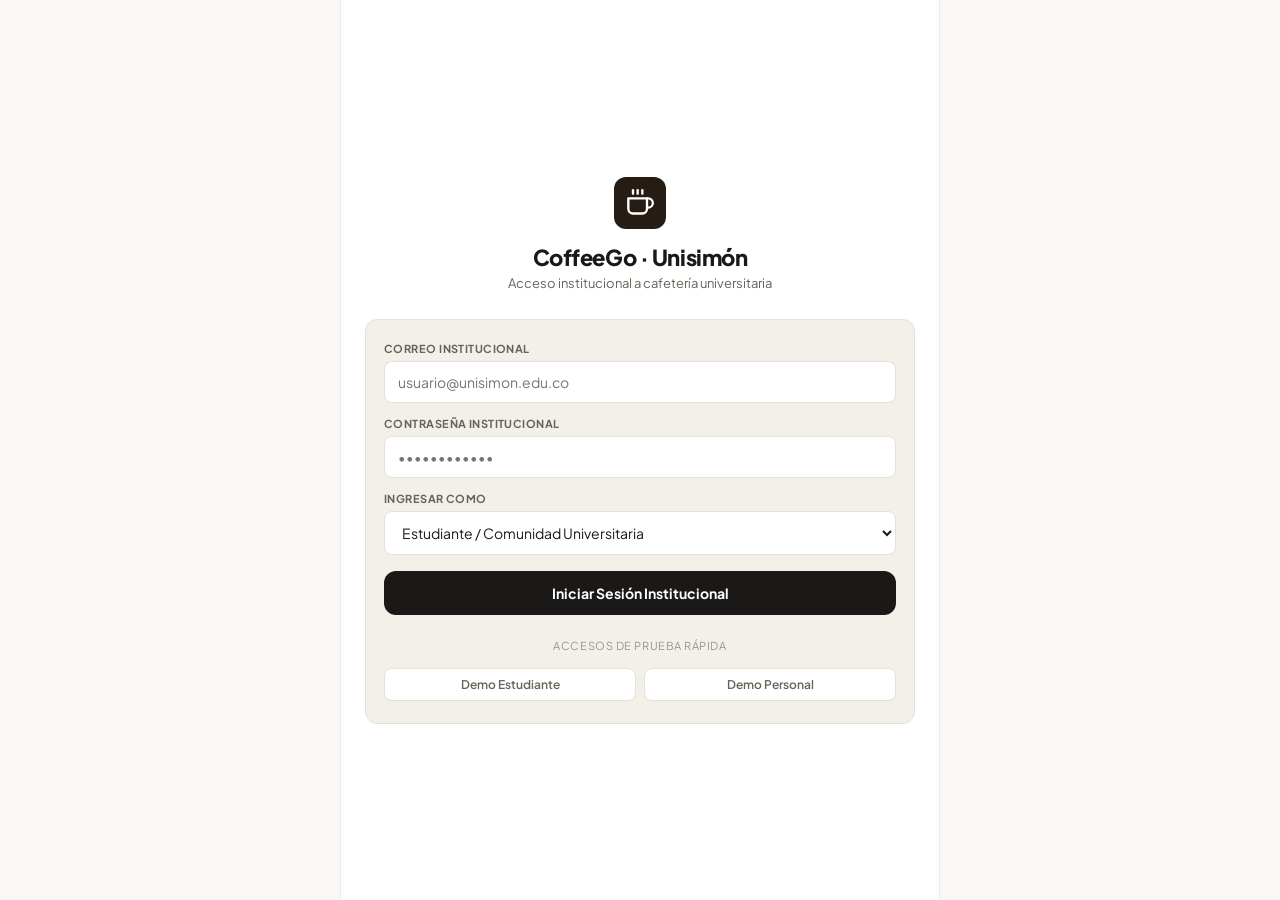
==== commit a78109b0: "feat: login institucional, fotos reales, siluetas SVG y control logístico anti-pedidos fantasma" ====
--- a/coffeego.html
+++ b/coffeego.html
@@ -2,787 +2,2434 @@
 <html lang="es" data-theme="light">
 <head>
   <meta charset="UTF-8" />
-  <meta name="viewport" content="width=device-width, initial-scale=1.0, maximum-scale=1.0" />
-  <title>CoffeeGo – Cafetería Unisimón</title>
-  <meta name="description" content="CoffeeGo: pide tu café, almuerzo o snack en la cafetería de Unisimón sin hacer fila. Recibe tu código QR y recógelo cuando esté listo." />
+  <meta name="viewport" content="width=device-width, initial-scale=1.0" />
+  <title>CoffeeGo · Cafetería Unisimón</title>
+  <meta name="description" content="Sistema de pedidos sin fila para la cafetería de la Universidad Simón Bolívar." />
   <link rel="preconnect" href="https://fonts.googleapis.com" />
-  <link href="https://fonts.googleapis.com/css2?family=Outfit:wght@300;400;500;600;700;800&display=swap" rel="stylesheet" />
-  <script src="https://cdnjs.cloudflare.com/ajax/libs/qrcodejs/1.0.0/qrcode.min.js"><\/script>
+  <link rel="preconnect" href="https://fonts.gstatic.com" crossorigin />
+  <link href="https://fonts.googleapis.com/css2?family=Plus+Jakarta+Sans:wght@400;500;600;700;800&display=swap" rel="stylesheet" />
+  <script src="https://cdnjs.cloudflare.com/ajax/libs/qrcodejs/1.0.0/qrcode.min.js"></script>
   <style>
-    :root{--c-brown-900:#3b1f0a;--c-brown-800:#5c2e0e;--c-brown-700:#7a3d15;--c-brown-600:#9b5124;--c-orange:#e07b39;--c-cream-100:#fdf6ee;--c-cream-200:#f7eadb;--c-cream-300:#eed9c2;--c-text:#2d1a0e;--c-text-muted:#8b6552;--c-surface:#ffffff;--c-border:#e8d5c0;--c-success:#3d9e6a;--c-warning:#d4a017;--c-error:#c0392b;--c-info:#2980b9;--nav-h:68px;--radius:16px;--shadow:0 4px 24px rgba(59,31,10,.10);--shadow-lg:0 8px 40px rgba(59,31,10,.18);--transition:.22s cubic-bezier(.4,0,.2,1)}
-    [data-theme="dark"]{--c-cream-100:#1a0f07;--c-cream-200:#261508;--c-cream-300:#33200f;--c-text:#f5e8d8;--c-text-muted:#b89080;--c-surface:#261508;--c-border:#4a2e18;--shadow:0 4px 24px rgba(0,0,0,.4)}
-    *,*::before,*::after{box-sizing:border-box;margin:0;padding:0}
-    html,body{height:100%;font-family:'Outfit',sans-serif;background:var(--c-cream-100);color:var(--c-text)}
-    button{font-family:inherit;cursor:pointer;border:none;background:none}
-    input,textarea,select{font-family:inherit}
-    #app-shell{max-width:430px;min-height:100dvh;margin:0 auto;background:var(--c-cream-100);display:flex;flex-direction:column;overflow:hidden;position:relative}
-    @media(min-width:500px){body{background:#1a0f07}#app-shell{margin:24px auto;min-height:calc(100dvh - 48px);border-radius:36px;box-shadow:0 32px 80px rgba(0,0,0,.6)}}
-    #page-content{flex:1;overflow-y:auto;padding-bottom:calc(var(--nav-h) + 8px);scroll-behavior:smooth}
-    #page-content::-webkit-scrollbar{width:4px}
-    #page-content::-webkit-scrollbar-thumb{background:var(--c-cream-300);border-radius:4px}
-    /* TOPBAR */
-    #topbar{position:sticky;top:0;z-index:100;background:var(--c-surface);border-bottom:1px solid var(--c-border);padding:12px 18px;display:flex;align-items:center;justify-content:space-between;gap:12px;backdrop-filter:blur(20px)}
-    .topbar-logo{display:flex;align-items:center;gap:8px}
-    .logo-icon{font-size:22px}
-    .logo-name{font-size:20px;font-weight:800;background:linear-gradient(135deg,var(--c-brown-700),var(--c-orange));-webkit-background-clip:text;-webkit-text-fill-color:transparent}
-    .topbar-actions{display:flex;align-items:center;gap:8px}
-    .icon-btn{width:38px;height:38px;border-radius:50%;background:var(--c-cream-200);display:flex;align-items:center;justify-content:center;font-size:18px;color:var(--c-text);transition:background var(--transition),transform var(--transition)}
-    .icon-btn:hover{background:var(--c-cream-300);transform:scale(1.08)}
-    #cart-badge{position:relative}
-    #cart-badge .badge{position:absolute;top:-2px;right:-2px;background:var(--c-orange);color:#fff;font-size:10px;font-weight:700;width:18px;height:18px;border-radius:50%;display:flex;align-items:center;justify-content:center;border:2px solid var(--c-surface)}
-    .role-pill{font-size:11px;font-weight:600;padding:4px 10px;border-radius:20px;background:linear-gradient(135deg,var(--c-brown-700),var(--c-orange));color:#fff;transition:opacity var(--transition)}
-    .role-pill:hover{opacity:.85}
-    /* BOTTOM NAV */
-    #bottom-nav{position:sticky;bottom:0;z-index:100;background:var(--c-surface);border-top:1px solid var(--c-border);height:var(--nav-h);display:flex;align-items:stretch}
-    .nav-item{flex:1;display:flex;flex-direction:column;align-items:center;justify-content:center;gap:2px;font-size:10px;font-weight:500;color:var(--c-text-muted);padding:6px 4px;cursor:pointer;transition:color var(--transition);position:relative}
-    .nav-item .nav-icon{font-size:22px;transition:transform var(--transition)}
-    .nav-item.active{color:var(--c-orange)}
-    .nav-item.active .nav-icon{transform:translateY(-2px)}
-    .nav-item.active::after{content:'';position:absolute;bottom:0;left:20%;right:20%;height:3px;background:var(--c-orange);border-radius:3px 3px 0 0}
-    /* VIEWS */
-    .view{display:none;animation:fadeIn .25s ease}
-    .view.active{display:block}
-    @keyframes fadeIn{from{opacity:0;transform:translateY(8px)}to{opacity:1;transform:none}}
-    /* HERO */
-    .hero{background:linear-gradient(145deg,var(--c-brown-800) 0%,var(--c-brown-600) 60%,var(--c-orange) 100%);padding:28px 20px 36px;position:relative;overflow:hidden}
-    .hero::before{content:'☕';font-size:160px;opacity:.06;position:absolute;right:-20px;bottom:-30px;line-height:1}
-    .hero-greeting{font-size:13px;color:rgba(255,255,255,.7);margin-bottom:4px}
-    .hero-title{font-size:26px;font-weight:800;color:#fff;margin-bottom:8px}
-    .hero-sub{font-size:13px;color:rgba(255,255,255,.7)}
-    .hero-ods{display:inline-flex;align-items:center;gap:6px;margin-top:14px;background:rgba(255,255,255,.15);padding:5px 12px;border-radius:20px;font-size:11px;color:rgba(255,255,255,.9)}
-    /* SEARCH */
-    .search-wrap{padding:16px 18px 8px}
-    .search-box{display:flex;align-items:center;gap:10px;background:var(--c-surface);border:1.5px solid var(--c-border);border-radius:14px;padding:10px 14px;box-shadow:var(--shadow);transition:border-color var(--transition)}
-    .search-box:focus-within{border-color:var(--c-orange)}
-    .search-box input{flex:1;border:none;outline:none;background:none;font-size:14px;color:var(--c-text)}
-    .search-box input::placeholder{color:var(--c-text-muted)}
-    .search-icon{font-size:18px;color:var(--c-text-muted)}
-    /* CATEGORIES */
-    .section-label{font-size:13px;font-weight:700;color:var(--c-text-muted);text-transform:uppercase;letter-spacing:.06em;padding:14px 18px 6px}
-    .categories-scroll{display:flex;gap:10px;padding:4px 18px 12px;overflow-x:auto;scroll-snap-type:x mandatory}
-    .categories-scroll::-webkit-scrollbar{display:none}
-    .cat-chip{flex-shrink:0;display:flex;align-items:center;gap:6px;padding:8px 14px;border-radius:50px;background:var(--c-cream-200);border:1.5px solid var(--c-border);font-size:13px;font-weight:600;color:var(--c-text-muted);cursor:pointer;transition:all var(--transition);white-space:nowrap}
-    .cat-chip .cat-icon{font-size:16px}
-    .cat-chip.active,.cat-chip:hover{background:linear-gradient(135deg,var(--c-brown-700),var(--c-orange));color:#fff;border-color:transparent;box-shadow:0 4px 14px rgba(224,123,57,.35)}
-    /* PRODUCT GRID */
-    .products-grid{display:grid;grid-template-columns:repeat(2,1fr);gap:14px;padding:4px 18px 8px}
-    .product-card{background:var(--c-surface);border:1.5px solid var(--c-border);border-radius:var(--radius);overflow:hidden;box-shadow:var(--shadow);cursor:pointer;transition:transform var(--transition),box-shadow var(--transition);position:relative}
-    .product-card:hover{transform:translateY(-4px);box-shadow:var(--shadow-lg)}
-    .product-card.agotado{opacity:.6;pointer-events:none}
-    .product-card.agotado::after{content:'AGOTADO';position:absolute;inset:0;display:flex;align-items:center;justify-content:center;background:rgba(0,0,0,.45);color:#fff;font-size:13px;font-weight:800;letter-spacing:.1em;border-radius:var(--radius)}
-    .product-emoji{font-size:52px;text-align:center;padding:20px 10px 10px;background:var(--c-cream-200);line-height:1}
-    .product-info{padding:10px 12px 12px}
-    .product-name{font-size:13px;font-weight:700;margin-bottom:2px;line-height:1.3}
-    .product-price{font-size:15px;font-weight:800;color:var(--c-orange)}
-    .product-available{font-size:10px;color:var(--c-success);font-weight:600;margin-top:2px}
-    .add-btn{position:absolute;bottom:10px;right:10px;width:30px;height:30px;border-radius:50%;background:linear-gradient(135deg,var(--c-brown-700),var(--c-orange));color:#fff;font-size:20px;display:flex;align-items:center;justify-content:center;box-shadow:0 2px 8px rgba(224,123,57,.4);transition:transform var(--transition)}
-    .add-btn:hover{transform:scale(1.15)}
-    /* SHEET */
-    .overlay{position:fixed;inset:0;background:rgba(0,0,0,.5);z-index:200;display:none;align-items:flex-end;justify-content:center}
-    .overlay.open{display:flex}
-    .sheet{background:var(--c-surface);border-radius:24px 24px 0 0;width:100%;max-width:430px;padding:24px 22px 32px;max-height:90dvh;overflow-y:auto;animation:slideUp .3s cubic-bezier(.4,0,.2,1)}
-    @keyframes slideUp{from{transform:translateY(100%)}to{transform:none}}
-    .sheet-handle{width:40px;height:4px;background:var(--c-border);border-radius:4px;margin:0 auto 20px}
-    .sheet-emoji{font-size:72px;text-align:center;margin-bottom:12px}
-    .sheet-name{font-size:22px;font-weight:800;margin-bottom:6px}
-    .sheet-desc{font-size:14px;color:var(--c-text-muted);line-height:1.6;margin-bottom:16px}
-    .sheet-price{font-size:26px;font-weight:800;color:var(--c-orange);margin-bottom:20px}
-    .qty-row{display:flex;align-items:center;gap:16px;margin-bottom:18px}
-    .qty-row label{font-size:14px;font-weight:600;flex:1}
-    .qty-ctrl{display:flex;align-items:center;gap:12px}
-    .qty-btn{width:34px;height:34px;border-radius:50%;background:var(--c-cream-200);border:1.5px solid var(--c-border);font-size:20px;display:flex;align-items:center;justify-content:center;transition:background var(--transition)}
-    .qty-btn:hover{background:var(--c-cream-300)}
-    .qty-num{font-size:18px;font-weight:700;min-width:24px;text-align:center}
-    .note-row{margin-bottom:22px}
-    .note-row label{font-size:13px;font-weight:600;display:block;margin-bottom:6px}
-    .note-row textarea{width:100%;padding:10px 14px;border-radius:12px;border:1.5px solid var(--c-border);background:var(--c-cream-200);font-size:13px;color:var(--c-text);resize:none;outline:none;transition:border-color var(--transition)}
-    .note-row textarea:focus{border-color:var(--c-orange)}
-    .btn-primary{width:100%;padding:15px;border-radius:14px;background:linear-gradient(135deg,var(--c-brown-700),var(--c-orange));color:#fff;font-size:16px;font-weight:700;box-shadow:0 6px 20px rgba(224,123,57,.4);transition:opacity var(--transition),transform var(--transition)}
-    .btn-primary:hover{opacity:.9;transform:translateY(-1px)}
-    .btn-secondary{width:100%;padding:13px;border-radius:14px;background:var(--c-cream-200);border:1.5px solid var(--c-border);color:var(--c-text);font-size:15px;font-weight:600;transition:background var(--transition)}
-    .btn-secondary:hover{background:var(--c-cream-300)}
-    /* CART */
-    .cart-header{padding:22px 18px 8px}
-    .cart-header h2{font-size:24px;font-weight:800}
-    .cart-empty{text-align:center;padding:60px 30px;color:var(--c-text-muted)}
-    .cart-empty .empty-emoji{font-size:64px;margin-bottom:16px}
-    .cart-empty p{font-size:15px}
-    .cart-item{display:flex;align-items:center;gap:14px;padding:14px 18px;border-bottom:1px solid var(--c-border)}
-    .cart-item-emoji{font-size:36px}
-    .cart-item-info{flex:1}
-    .cart-item-name{font-size:14px;font-weight:700}
-    .cart-item-note{font-size:11px;color:var(--c-text-muted)}
-    .cart-item-price{font-size:14px;font-weight:700;color:var(--c-orange)}
-    .cart-item-qty{display:flex;align-items:center;gap:8px;margin-top:6px}
-    .cart-qty-btn{width:26px;height:26px;border-radius:50%;background:var(--c-cream-200);border:1.5px solid var(--c-border);font-size:16px;display:flex;align-items:center;justify-content:center;transition:background var(--transition)}
-    .cart-qty-btn:hover{background:var(--c-cream-300)}
-    .cart-qty-num{font-size:14px;font-weight:700}
-    .cart-summary{padding:18px;background:var(--c-surface);border-top:1px solid var(--c-border)}
-    .cart-total-row{display:flex;justify-content:space-between;align-items:center;margin-bottom:14px}
-    .cart-total-label{font-size:15px;font-weight:600}
-    .cart-total-val{font-size:22px;font-weight:800;color:var(--c-orange)}
-    .pickup-row{margin-bottom:18px}
-    .pickup-row label{font-size:13px;font-weight:600;display:block;margin-bottom:6px}
-    .pickup-row select{width:100%;padding:10px 14px;border-radius:12px;border:1.5px solid var(--c-border);background:var(--c-cream-200);font-size:14px;color:var(--c-text);outline:none;transition:border-color var(--transition)}
-    .pickup-row select:focus{border-color:var(--c-orange)}
-    .wait-time{font-size:12px;color:var(--c-text-muted);margin-top:6px}
-    .wait-time span{color:var(--c-orange);font-weight:700}
-    .payment-note{display:flex;align-items:center;gap:8px;background:var(--c-cream-200);border-radius:12px;padding:10px 14px;margin-bottom:16px;font-size:12px;color:var(--c-text-muted)}
-    /* CONFIRM */
-    .confirm-wrap{padding:24px 22px;text-align:center}
-    .confirm-icon{font-size:64px;margin-bottom:10px}
-    .confirm-title{font-size:24px;font-weight:800;margin-bottom:6px}
-    .confirm-sub{font-size:14px;color:var(--c-text-muted);margin-bottom:20px}
-    .order-code{display:inline-block;background:linear-gradient(135deg,var(--c-brown-700),var(--c-orange));color:#fff;font-size:28px;font-weight:800;padding:10px 28px;border-radius:12px;margin-bottom:20px;letter-spacing:.08em}
-    #qr-container{background:#fff;border-radius:var(--radius);padding:16px;display:inline-block;margin-bottom:20px;box-shadow:var(--shadow)}
-    .order-summary{background:var(--c-cream-200);border-radius:14px;padding:16px;text-align:left;margin-bottom:22px}
-    .order-summary-row{display:flex;justify-content:space-between;font-size:13px;padding:4px 0;border-bottom:1px solid var(--c-border)}
-    .order-summary-row:last-child{border-bottom:none;font-weight:700;font-size:14px}
-    .pickup-info{background:var(--c-cream-200);border-radius:14px;padding:14px;margin-bottom:20px;font-size:13px}
-    .pickup-info p{margin-bottom:6px}
-    .pickup-info strong{color:var(--c-orange)}
-    /* STATUS */
-    .status-pill{display:inline-flex;align-items:center;gap:6px;padding:6px 14px;border-radius:20px;font-size:13px;font-weight:700}
-    .status-recibido{background:#e8f4fd;color:var(--c-info)}
-    .status-preparando{background:#fff8e1;color:var(--c-warning)}
-    .status-listo{background:#e8f5e9;color:var(--c-success)}
-    .status-entregado{background:#f0f0f0;color:#555}
-    /* ORDERS */
-    .orders-header{padding:22px 18px 8px}
-    .orders-header h2{font-size:24px;font-weight:800}
-    .order-card{margin:10px 18px;background:var(--c-surface);border:1.5px solid var(--c-border);border-radius:var(--radius);padding:16px;box-shadow:var(--shadow)}
-    .order-card-head{display:flex;justify-content:space-between;align-items:flex-start;margin-bottom:10px}
-    .order-card-id{font-size:16px;font-weight:800}
-    .order-card-date{font-size:11px;color:var(--c-text-muted);margin-top:2px}
-    .order-card-items{font-size:13px;color:var(--c-text-muted);margin-bottom:10px}
-    .order-card-footer{display:flex;justify-content:space-between;align-items:center}
-    .order-card-total{font-size:15px;font-weight:800;color:var(--c-orange)}
-    .progress-track{display:flex;align-items:center;margin:12px 0}
-    .progress-step{flex:1;text-align:center;font-size:10px;font-weight:600;color:var(--c-text-muted);position:relative}
-    .progress-step::before{content:'';display:block;width:14px;height:14px;border-radius:50%;background:var(--c-border);margin:0 auto 4px;border:2.5px solid var(--c-border)}
-    .progress-step.done::before{background:var(--c-orange);border-color:var(--c-orange)}
-    .progress-step:not(:last-child)::after{content:'';position:absolute;top:6px;left:50%;right:-50%;height:2px;background:var(--c-border);z-index:0}
-    .progress-step.done:not(:last-child)::after{background:var(--c-orange)}
-    /* STAFF */
-    .staff-header{background:linear-gradient(135deg,var(--c-brown-900),var(--c-brown-800));padding:22px 18px;color:#fff}
-    .staff-header h2{font-size:22px;font-weight:800}
-    .staff-header p{font-size:13px;opacity:.7;margin-top:4px}
-    .staff-section{padding:16px 18px}
-    .staff-section h3{font-size:15px;font-weight:700;margin-bottom:12px;color:var(--c-text-muted);text-transform:uppercase;letter-spacing:.06em}
-    .queue-card{background:var(--c-surface);border:1.5px solid var(--c-border);border-radius:var(--radius);padding:16px;margin-bottom:12px;box-shadow:var(--shadow)}
-    .queue-card-head{display:flex;justify-content:space-between;align-items:center;margin-bottom:8px}
-    .queue-card-id{font-size:18px;font-weight:800}
-    .queue-card-items{font-size:13px;color:var(--c-text-muted);margin-bottom:12px;line-height:1.6}
-    .queue-card-pickup{font-size:12px;font-weight:600;margin-bottom:12px}
-    .advance-btn{width:100%;padding:10px;border-radius:10px;background:linear-gradient(135deg,var(--c-brown-700),var(--c-orange));color:#fff;font-size:14px;font-weight:700;transition:opacity var(--transition)}
-    .advance-btn:hover{opacity:.88}
-    .advance-btn:disabled{opacity:.4;cursor:default}
-    /* QR VALIDATOR */
-    .qr-validator{padding:24px 22px}
-    .qr-validator h3{font-size:18px;font-weight:800;margin-bottom:16px}
-    .qr-input-row{display:flex;gap:10px;margin-bottom:16px}
-    .qr-input-row input{flex:1;padding:12px 14px;border-radius:12px;border:1.5px solid var(--c-border);background:var(--c-cream-200);font-size:14px;color:var(--c-text);outline:none;transition:border-color var(--transition)}
-    .qr-input-row input:focus{border-color:var(--c-orange)}
-    .qr-input-row button{padding:12px 18px;border-radius:12px;background:linear-gradient(135deg,var(--c-brown-700),var(--c-orange));color:#fff;font-size:14px;font-weight:700}
-    #qr-result{padding:14px;border-radius:12px;font-size:14px;font-weight:600;text-align:center;display:none}
-    #qr-result.ok{background:#e8f5e9;color:var(--c-success);display:block}
-    #qr-result.err{background:#fdecea;color:var(--c-error);display:block}
-    /* PRODUCT MANAGE */
-    .product-manage-item{display:flex;align-items:center;gap:12px;background:var(--c-surface);border:1.5px solid var(--c-border);border-radius:14px;padding:12px 14px;margin-bottom:10px;box-shadow:var(--shadow)}
-    .pmi-emoji{font-size:28px}
-    .pmi-info{flex:1}
-    .pmi-name{font-size:14px;font-weight:700}
-    .pmi-price{font-size:13px;color:var(--c-orange);font-weight:600}
-    .pmi-cat{font-size:11px;color:var(--c-text-muted)}
-    .pmi-actions{display:flex;gap:6px}
-    .pmi-btn{width:32px;height:32px;border-radius:8px;font-size:15px;display:flex;align-items:center;justify-content:center;background:var(--c-cream-200);border:1.5px solid var(--c-border);transition:background var(--transition)}
-    .pmi-btn:hover{background:var(--c-cream-300)}
-    .pmi-btn.danger{background:#fdecea;border-color:#f5b7b1}
-    .pmi-btn.danger:hover{background:#fadbd8}
-    /* FORM */
-    .form-group{margin-bottom:14px}
-    .form-group label{font-size:13px;font-weight:600;display:block;margin-bottom:5px}
-    .form-group input,.form-group select{width:100%;padding:10px 14px;border-radius:12px;border:1.5px solid var(--c-border);background:var(--c-cream-200);font-size:14px;color:var(--c-text);outline:none;transition:border-color var(--transition)}
-    .form-group input:focus,.form-group select:focus{border-color:var(--c-orange)}
-    .form-row{display:grid;grid-template-columns:1fr 1fr;gap:12px}
-    .toggle-row{display:flex;align-items:center;justify-content:space-between;padding:10px 0}
-    .toggle-row>label{font-size:14px;font-weight:600}
-    .toggle{position:relative;width:44px;height:24px}
-    .toggle input{opacity:0;width:0;height:0}
-    .toggle-slider{position:absolute;inset:0;background:var(--c-border);border-radius:24px;cursor:pointer;transition:background var(--transition)}
-    .toggle-slider::before{content:'';position:absolute;width:18px;height:18px;border-radius:50%;background:#fff;top:3px;left:3px;transition:transform var(--transition)}
-    .toggle input:checked+.toggle-slider{background:var(--c-orange)}
-    .toggle input:checked+.toggle-slider::before{transform:translateX(20px)}
+    :root {
+      --bg: #f9f8f6;
+      --surface: #ffffff;
+      --surface-subtle: #f3efe9;
+      --border: #e6e0d8;
+      --border-subtle: #eeeae4;
+      --text: #1b1917;
+      --text-muted: #686259;
+      --text-faint: #9c9489;
+      --primary: #261c14;
+      --primary-hover: #140e0a;
+      --accent: #9c5525;
+      --accent-light: #fbeee4;
+      --badge-bg: #ece5dc;
+      --success: #257343;
+      --success-bg: #eaf5ed;
+      --warning: #ad6500;
+      --warning-bg: #fdf4e6;
+      --danger: #b53327;
+      --danger-bg: #fbeee8;
+      --radius: 12px;
+      --radius-sm: 8px;
+      --radius-full: 9999px;
+      --font: 'Plus Jakarta Sans', -apple-system, BlinkMacSystemFont, sans-serif;
+    }
+
+    [data-theme="dark"] {
+      --bg: #12100e;
+      --surface: #1b1714;
+      --surface-subtle: #241f1a;
+      --border: #332b24;
+      --border-subtle: #27211b;
+      --text: #f4f0ea;
+      --text-muted: #a69c91;
+      --text-faint: #70675c;
+      --primary: #f4f0ea;
+      --primary-hover: #ffffff;
+      --accent: #d88242;
+      --accent-light: #291d13;
+      --badge-bg: #2b241d;
+      --success: #4eb674;
+      --success-bg: #152b1b;
+      --warning: #df9120;
+      --warning-bg: #2d1f0d;
+      --danger: #e25a4c;
+      --danger-bg: #2e1613;
+    }
+
+    * { box-sizing: border-box; margin: 0; padding: 0; }
+    html, body {
+      font-family: var(--font);
+      background: var(--bg);
+      color: var(--text);
+      min-height: 100vh;
+      -webkit-font-smoothing: antialiased;
+    }
+
+    button { font-family: inherit; border: none; background: none; cursor: pointer; color: inherit; }
+    input, select, textarea { font-family: inherit; color: inherit; }
+
+    /* SVG SILUETAS */
+    .icon-svg {
+      width: 18px;
+      height: 18px;
+      fill: none;
+      stroke: currentColor;
+      stroke-width: 2;
+      stroke-linecap: round;
+      stroke-linejoin: round;
+      display: inline-block;
+      vertical-align: middle;
+      flex-shrink: 0;
+    }
+
+    /* CONTENEDOR PRINCIPAL */
+    .app-container {
+      max-width: 600px;
+      margin: 0 auto;
+      min-height: 100vh;
+      display: flex;
+      flex-direction: column;
+      background: var(--surface);
+      border-left: 1px solid var(--border-subtle);
+      border-right: 1px solid var(--border-subtle);
+      position: relative;
+    }
+
+    /* PANTALLA LOGIN */
+    #view-login {
+      display: none;
+      flex: 1;
+      padding: 32px 24px;
+      flex-direction: column;
+      justify-content: center;
+      min-height: 100vh;
+    }
+    #view-login.active {
+      display: flex;
+    }
+
+    .login-brand-card {
+      text-align: center;
+      margin-bottom: 28px;
+    }
+    .unilogo-emblem {
+      width: 52px;
+      height: 52px;
+      border-radius: var(--radius);
+      background: var(--primary);
+      color: var(--surface);
+      display: inline-flex;
+      align-items: center;
+      justify-content: center;
+      margin-bottom: 14px;
+    }
+    .unilogo-emblem svg {
+      width: 28px;
+      height: 28px;
+    }
+    .login-brand-card h1 {
+      font-size: 22px;
+      font-weight: 800;
+      letter-spacing: -0.02em;
+    }
+    .login-brand-card p {
+      font-size: 13px;
+      color: var(--text-muted);
+      margin-top: 4px;
+    }
+
+    .login-form-box {
+      background: var(--surface-subtle);
+      border: 1px solid var(--border);
+      border-radius: var(--radius);
+      padding: 22px 18px;
+    }
+    .field-group {
+      margin-bottom: 14px;
+    }
+    .field-group label {
+      display: block;
+      font-size: 11px;
+      font-weight: 700;
+      color: var(--text-muted);
+      margin-bottom: 6px;
+      text-transform: uppercase;
+      letter-spacing: 0.04em;
+    }
+    .input-clean {
+      width: 100%;
+      background: var(--surface);
+      border: 1px solid var(--border);
+      border-radius: var(--radius-sm);
+      padding: 11px 13px;
+      font-size: 14px;
+      outline: none;
+      transition: border-color 0.15s ease;
+    }
+    .input-clean:focus {
+      border-color: var(--accent);
+    }
+
+    .demo-login-grid {
+      display: grid;
+      grid-template-columns: 1fr 1fr;
+      gap: 8px;
+      margin-top: 14px;
+    }
+    .btn-demo {
+      padding: 8px 10px;
+      font-size: 12px;
+      font-weight: 600;
+      background: var(--surface);
+      border: 1px solid var(--border);
+      border-radius: var(--radius-sm);
+      color: var(--text-muted);
+      text-align: center;
+      cursor: pointer;
+    }
+    .btn-demo:hover {
+      border-color: var(--text);
+      color: var(--text);
+    }
+
+    /* CABECERA APP */
+    .header {
+      position: sticky;
+      top: 0;
+      z-index: 40;
+      background: var(--surface);
+      border-bottom: 1px solid var(--border);
+      padding: 12px 18px;
+      display: flex;
+      align-items: center;
+      justify-content: space-between;
+    }
+
+    .brand {
+      display: flex;
+      align-items: center;
+      gap: 10px;
+    }
+    .brand-icon {
+      width: 32px;
+      height: 32px;
+      border-radius: var(--radius-sm);
+      background: var(--primary);
+      color: var(--surface);
+      display: flex;
+      align-items: center;
+      justify-content: center;
+    }
+    .brand-info h2 {
+      font-size: 15px;
+      font-weight: 800;
+      line-height: 1.2;
+    }
+    .brand-info p {
+      font-size: 11px;
+      color: var(--text-muted);
+    }
+
+    .header-actions {
+      display: flex;
+      align-items: center;
+      gap: 6px;
+    }
+
+    .btn-pill {
+      font-size: 12px;
+      font-weight: 600;
+      padding: 6px 12px;
+      border-radius: var(--radius-full);
+      background: var(--surface-subtle);
+      border: 1px solid var(--border);
+      display: inline-flex;
+      align-items: center;
+      gap: 6px;
+    }
+    .btn-icon {
+      width: 36px;
+      height: 36px;
+      border-radius: var(--radius-sm);
+      display: flex;
+      align-items: center;
+      justify-content: center;
+      color: var(--text-muted);
+      position: relative;
+    }
+    .btn-icon:hover {
+      background: var(--surface-subtle);
+      color: var(--text);
+    }
+    .btn-icon .cart-dot {
+      position: absolute;
+      top: 4px;
+      right: 4px;
+      background: var(--accent);
+      color: #fff;
+      font-size: 10px;
+      font-weight: 700;
+      width: 16px;
+      height: 16px;
+      border-radius: var(--radius-full);
+      display: flex;
+      align-items: center;
+      justify-content: center;
+    }
+
+    /* FRANJA DE SESIÓN & REPUTACIÓN */
+    .user-strip {
+      background: var(--surface-subtle);
+      padding: 8px 18px;
+      border-bottom: 1px solid var(--border);
+      display: flex;
+      align-items: center;
+      justify-content: space-between;
+      font-size: 12px;
+    }
+    .user-strip-details {
+      display: flex;
+      align-items: center;
+      gap: 8px;
+      color: var(--text-muted);
+      flex-wrap: wrap;
+    }
+    .user-strip-details strong {
+      color: var(--text);
+    }
+    .reputation-badge {
+      font-size: 11px;
+      font-weight: 700;
+      padding: 2px 8px;
+      border-radius: var(--radius-full);
+      display: inline-flex;
+      align-items: center;
+      gap: 4px;
+      background: var(--success-bg);
+      color: var(--success);
+    }
+    .reputation-badge.warning {
+      background: var(--warning-bg);
+      color: var(--warning);
+    }
+    .reputation-badge.danger {
+      background: var(--danger-bg);
+      color: var(--danger);
+    }
+
+    .btn-logout {
+      color: var(--danger);
+      font-weight: 600;
+      display: inline-flex;
+      align-items: center;
+      gap: 4px;
+    }
+
+    /* BANNER DE ESTADO LOGÍSTICO DE COCINA */
+    .kitchen-status-banner {
+      padding: 9px 18px;
+      font-size: 12px;
+      display: flex;
+      align-items: center;
+      justify-content: space-between;
+      border-bottom: 1px solid var(--border);
+      background: var(--surface);
+    }
+    .ks-dot {
+      width: 8px;
+      height: 8px;
+      border-radius: 50%;
+      display: inline-block;
+      margin-right: 6px;
+    }
+    .ks-normal { background: var(--success); }
+    .ks-busy { background: var(--warning); }
+    .ks-paused { background: var(--danger); }
+
+    /* VISTAS */
+    .main-view {
+      flex: 1;
+      padding-bottom: 74px;
+    }
+    .view {
+      display: none;
+    }
+    .view.active {
+      display: block;
+    }
+
+    /* BUSCADOR Y CATEGORÍAS */
+    .search-wrapper {
+      padding: 14px 18px 8px;
+      position: relative;
+    }
+    .search-input-wrapper {
+      position: relative;
+      display: flex;
+      align-items: center;
+    }
+    .search-input-wrapper .icon-svg {
+      position: absolute;
+      left: 12px;
+      color: var(--text-faint);
+    }
+    .search-input-wrapper input {
+      padding-left: 38px;
+    }
+
+    .cat-nav {
+      display: flex;
+      gap: 6px;
+      padding: 8px 18px 12px;
+      overflow-x: auto;
+      scrollbar-width: none;
+    }
+    .cat-nav::-webkit-scrollbar { display: none; }
+    .cat-tab {
+      padding: 6px 13px;
+      border-radius: var(--radius-full);
+      font-size: 13px;
+      font-weight: 600;
+      color: var(--text-muted);
+      border: 1px solid var(--border);
+      white-space: nowrap;
+      transition: all 0.15s ease;
+      display: inline-flex;
+      align-items: center;
+      gap: 6px;
+    }
+    .cat-tab.active {
+      background: var(--text);
+      color: var(--surface);
+      border-color: var(--text);
+    }
+
+    /* LISTA PRODUCTOS */
+    .product-section-title {
+      padding: 12px 18px 6px;
+      font-size: 12px;
+      font-weight: 700;
+      text-transform: uppercase;
+      letter-spacing: 0.05em;
+      color: var(--text-faint);
+    }
+    .product-list {
+      display: flex;
+      flex-direction: column;
+    }
+    .product-row {
+      display: flex;
+      align-items: center;
+      gap: 14px;
+      padding: 12px 18px;
+      border-bottom: 1px solid var(--border-subtle);
+      cursor: pointer;
+      transition: background 0.12s ease;
+    }
+    .product-row:hover {
+      background: var(--surface-subtle);
+    }
+    .product-row.disabled {
+      opacity: 0.45;
+      cursor: not-allowed;
+    }
+
+    .product-img-box {
+      width: 62px;
+      height: 62px;
+      border-radius: var(--radius-sm);
+      overflow: hidden;
+      background: var(--surface-subtle);
+      border: 1px solid var(--border);
+      flex-shrink: 0;
+      position: relative;
+    }
+    .product-img-box img {
+      width: 100%;
+      height: 100%;
+      object-fit: cover;
+      display: block;
+    }
+
+    .product-details {
+      flex: 1;
+      min-width: 0;
+    }
+    .product-meta {
+      display: flex;
+      align-items: baseline;
+      justify-content: space-between;
+      gap: 8px;
+      margin-bottom: 3px;
+    }
+    .product-title {
+      font-size: 14px;
+      font-weight: 700;
+      color: var(--text);
+    }
+    .product-price {
+      font-size: 14px;
+      font-weight: 700;
+      color: var(--text);
+      white-space: nowrap;
+    }
+    .product-desc {
+      font-size: 12px;
+      color: var(--text-muted);
+      line-height: 1.4;
+      white-space: nowrap;
+      overflow: hidden;
+      text-overflow: ellipsis;
+    }
+    .product-badge-row {
+      display: flex;
+      align-items: center;
+      gap: 6px;
+      margin-top: 4px;
+    }
+    .mini-badge {
+      font-size: 10px;
+      font-weight: 600;
+      padding: 2px 6px;
+      border-radius: 4px;
+      background: var(--badge-bg);
+      color: var(--text-muted);
+    }
+    .mini-badge.out {
+      background: var(--danger-bg);
+      color: var(--danger);
+    }
+
+    .fav-btn {
+      color: var(--text-faint);
+      padding: 8px;
+      border-radius: var(--radius-sm);
+      display: flex;
+      align-items: center;
+      justify-content: center;
+    }
+    .fav-btn.active {
+      color: #e53e3e;
+    }
+
+    /* CARRITO */
+    .cart-container {
+      padding: 18px;
+    }
+    .section-headline {
+      font-size: 20px;
+      font-weight: 800;
+      letter-spacing: -0.02em;
+      margin-bottom: 4px;
+    }
+    .section-subtitle {
+      font-size: 13px;
+      color: var(--text-muted);
+      margin-bottom: 18px;
+    }
+
+    .cart-item-row {
+      display: flex;
+      align-items: flex-start;
+      gap: 12px;
+      padding: 12px 0;
+      border-bottom: 1px solid var(--border-subtle);
+    }
+    .cart-item-img {
+      width: 48px;
+      height: 48px;
+      border-radius: var(--radius-sm);
+      overflow: hidden;
+      border: 1px solid var(--border);
+      flex-shrink: 0;
+    }
+    .cart-item-img img {
+      width: 100%;
+      height: 100%;
+      object-fit: cover;
+    }
+    .cart-item-info {
+      flex: 1;
+    }
+    .cart-item-info h4 {
+      font-size: 14px;
+      font-weight: 700;
+    }
+    .cart-item-options {
+      font-size: 11px;
+      color: var(--text-muted);
+      margin-top: 2px;
+    }
+    .cart-item-controls {
+      display: flex;
+      align-items: center;
+      gap: 8px;
+      margin-top: 8px;
+    }
+    .qty-btn {
+      width: 26px;
+      height: 26px;
+      border-radius: var(--radius-sm);
+      background: var(--surface-subtle);
+      border: 1px solid var(--border);
+      display: flex;
+      align-items: center;
+      justify-content: center;
+      font-size: 14px;
+      font-weight: 700;
+    }
+    .qty-num {
+      font-size: 13px;
+      font-weight: 700;
+      min-width: 20px;
+      text-align: center;
+    }
+
+    .cart-form-group {
+      margin-top: 18px;
+      background: var(--surface-subtle);
+      border-radius: var(--radius);
+      padding: 14px;
+      border: 1px solid var(--border);
+    }
+    .cart-form-group label {
+      display: block;
+      font-size: 11px;
+      font-weight: 700;
+      margin-bottom: 8px;
+      text-transform: uppercase;
+      letter-spacing: 0.04em;
+      color: var(--text-muted);
+    }
+
+    .option-grid {
+      display: grid;
+      grid-template-columns: repeat(2, 1fr);
+      gap: 8px;
+      margin-bottom: 8px;
+    }
+    .radio-card {
+      border: 1px solid var(--border);
+      background: var(--surface);
+      padding: 10px;
+      border-radius: var(--radius-sm);
+      cursor: pointer;
+      font-size: 13px;
+      font-weight: 600;
+      display: flex;
+      flex-direction: column;
+      gap: 3px;
+    }
+    .radio-card.selected {
+      border-color: var(--text);
+      background: var(--badge-bg);
+    }
+    .radio-card small {
+      font-size: 11px;
+      color: var(--text-muted);
+      font-weight: normal;
+    }
+
+    .summary-box {
+      margin-top: 16px;
+      padding-top: 14px;
+      border-top: 1px solid var(--border);
+    }
+    .summary-line {
+      display: flex;
+      justify-content: space-between;
+      font-size: 13px;
+      color: var(--text-muted);
+      margin-bottom: 6px;
+    }
+    .summary-line.total {
+      font-size: 17px;
+      font-weight: 800;
+      color: var(--text);
+      margin-top: 8px;
+      padding-top: 8px;
+      border-top: 1px dashed var(--border);
+    }
+
+    .btn-action {
+      width: 100%;
+      background: var(--text);
+      color: var(--surface);
+      font-size: 14px;
+      font-weight: 700;
+      padding: 13px;
+      border-radius: var(--radius);
+      margin-top: 16px;
+      display: flex;
+      align-items: center;
+      justify-content: center;
+      gap: 8px;
+    }
+    .btn-action:hover {
+      background: var(--primary-hover);
+    }
+    .btn-action:disabled {
+      opacity: 0.5;
+      cursor: not-allowed;
+    }
+    .btn-secondary-action {
+      width: 100%;
+      background: transparent;
+      color: var(--text);
+      border: 1px solid var(--border);
+      font-size: 13px;
+      font-weight: 600;
+      padding: 11px;
+      border-radius: var(--radius);
+      margin-top: 8px;
+    }
+
+    /* TICKET / RECIBO CON TIMER DE RETIRO */
+    .ticket-card {
+      background: var(--surface);
+      border: 1px solid var(--border);
+      border-radius: var(--radius);
+      padding: 20px;
+      margin: 14px 18px;
+    }
+    .ticket-header {
+      text-align: center;
+      border-bottom: 1px dashed var(--border);
+      padding-bottom: 14px;
+      margin-bottom: 14px;
+    }
+    .ticket-header h3 {
+      font-size: 18px;
+      font-weight: 800;
+    }
+    .ticket-header p {
+      font-size: 12px;
+      color: var(--text-muted);
+    }
+    .ticket-code {
+      display: inline-block;
+      font-size: 20px;
+      font-weight: 800;
+      letter-spacing: 0.08em;
+      padding: 5px 14px;
+      background: var(--surface-subtle);
+      border-radius: var(--radius-sm);
+      margin: 10px 0 6px;
+    }
+    .qr-holder {
+      display: flex;
+      justify-content: center;
+      margin: 16px 0;
+    }
+
+    /* CAJA DE CUENTA REGRESIVA DE RETIRO */
+    .pickup-timer-box {
+      background: var(--warning-bg);
+      border: 1px solid var(--warning);
+      border-radius: var(--radius-sm);
+      padding: 10px 14px;
+      margin: 12px 0;
+      text-align: center;
+    }
+    .pickup-timer-box.expired {
+      background: var(--danger-bg);
+      border-color: var(--danger);
+      color: var(--danger);
+    }
+    .pt-title {
+      font-size: 11px;
+      font-weight: 700;
+      text-transform: uppercase;
+      letter-spacing: 0.04em;
+      color: var(--warning);
+    }
+    .pickup-timer-box.expired .pt-title {
+      color: var(--danger);
+    }
+    .pt-countdown {
+      font-size: 22px;
+      font-weight: 800;
+      letter-spacing: 0.05em;
+      margin: 2px 0;
+    }
+    .pt-desc {
+      font-size: 11px;
+      color: var(--text-muted);
+    }
+
+    .ticket-meta {
+      font-size: 12px;
+      color: var(--text-muted);
+      line-height: 1.7;
+      border-bottom: 1px dashed var(--border);
+      padding-bottom: 12px;
+      margin-bottom: 12px;
+    }
+    .ticket-meta strong {
+      color: var(--text);
+    }
+    .ticket-row {
+      display: flex;
+      justify-content: space-between;
+      font-size: 13px;
+      padding: 4px 0;
+    }
+
+    /* HISTORIAL */
+    .order-entry {
+      padding: 14px 18px;
+      border-bottom: 1px solid var(--border-subtle);
+    }
+    .order-entry-head {
+      display: flex;
+      justify-content: space-between;
+      align-items: center;
+      margin-bottom: 6px;
+    }
+    .order-status-badge {
+      display: inline-flex;
+      align-items: center;
+      gap: 5px;
+      font-size: 11px;
+      font-weight: 700;
+      padding: 3px 8px;
+      border-radius: var(--radius-full);
+      text-transform: uppercase;
+      letter-spacing: 0.04em;
+    }
+    .st-recibido { background: var(--badge-bg); color: var(--text-muted); }
+    .st-preparando { background: var(--warning-bg); color: var(--warning); }
+    .st-listo { background: var(--success-bg); color: var(--success); }
+    .st-entregado { background: var(--surface-subtle); color: var(--text-faint); }
+    .st-no_reclamado { background: var(--danger-bg); color: var(--danger); }
+
+    /* PANEL DE CAFETERÍA / KDS */
+    .staff-stats {
+      display: grid;
+      grid-template-columns: repeat(3, 1fr);
+      gap: 8px;
+      padding: 14px 18px;
+      background: var(--surface-subtle);
+      border-bottom: 1px solid var(--border);
+    }
+    .stat-pill {
+      background: var(--surface);
+      border: 1px solid var(--border);
+      border-radius: var(--radius-sm);
+      padding: 10px;
+      text-align: center;
+    }
+    .stat-val {
+      font-size: 16px;
+      font-weight: 800;
+    }
+    .stat-label {
+      font-size: 10px;
+      color: var(--text-muted);
+      text-transform: uppercase;
+      letter-spacing: 0.04em;
+    }
+
+    .kitchen-controls-bar {
+      padding: 12px 18px;
+      background: var(--surface);
+      border-bottom: 1px solid var(--border);
+      display: flex;
+      align-items: center;
+      justify-content: space-between;
+    }
+    .pause-toggle-btn {
+      padding: 6px 12px;
+      border-radius: var(--radius-sm);
+      font-size: 12px;
+      font-weight: 700;
+      border: 1px solid var(--border);
+      background: var(--surface-subtle);
+    }
+    .pause-toggle-btn.active {
+      background: var(--danger-bg);
+      border-color: var(--danger);
+      color: var(--danger);
+    }
+
+    /* BARRA INFERIOR */
+    .bottom-bar {
+      position: sticky;
+      bottom: 0;
+      z-index: 40;
+      background: var(--surface);
+      border-top: 1px solid var(--border);
+      display: flex;
+      justify-content: space-around;
+      padding: 8px 10px;
+    }
+    .nav-btn {
+      display: flex;
+      flex-direction: column;
+      align-items: center;
+      gap: 4px;
+      font-size: 11px;
+      font-weight: 600;
+      color: var(--text-muted);
+      padding: 6px 12px;
+      border-radius: var(--radius-sm);
+      flex: 1;
+      max-width: 90px;
+    }
+    .nav-btn.active {
+      color: var(--text);
+      background: var(--surface-subtle);
+    }
+
+    /* MODAL */
+    .modal-backdrop {
+      position: fixed;
+      inset: 0;
+      background: rgba(0,0,0,0.5);
+      z-index: 100;
+      display: none;
+      align-items: flex-end;
+      justify-content: center;
+    }
+    .modal-backdrop.open {
+      display: flex;
+    }
+    .modal-sheet {
+      background: var(--surface);
+      width: 100%;
+      max-width: 600px;
+      border-radius: 18px 18px 0 0;
+      padding: 20px 20px 30px;
+      max-height: 85vh;
+      overflow-y: auto;
+      border: 1px solid var(--border);
+    }
+    .modal-handle {
+      width: 36px;
+      height: 4px;
+      background: var(--border);
+      border-radius: 4px;
+      margin: 0 auto 16px;
+    }
+
     /* TOAST */
-    #toast{position:fixed;bottom:calc(var(--nav-h) + 14px);left:50%;transform:translateX(-50%) translateY(20px);background:var(--c-brown-900);color:#fff;padding:12px 20px;border-radius:12px;font-size:14px;font-weight:600;z-index:999;opacity:0;transition:all .3s ease;white-space:nowrap;pointer-events:none;box-shadow:0 4px 20px rgba(0,0,0,.3)}
-    #toast.show{opacity:1;transform:translateX(-50%) translateY(0)}
-    .chip-available{display:inline-block;width:8px;height:8px;border-radius:50%;background:var(--c-success);margin-right:3px}
-    .text-muted{color:var(--c-text-muted);font-size:13px}
-    .admin-only{display:none}
+    #toast {
+      position: fixed;
+      bottom: 74px;
+      left: 50%;
+      transform: translateX(-50%) translateY(20px);
+      background: var(--text);
+      color: var(--surface);
+      padding: 9px 18px;
+      border-radius: var(--radius-full);
+      font-size: 13px;
+      font-weight: 600;
+      z-index: 200;
+      opacity: 0;
+      transition: all 0.2s ease;
+      pointer-events: none;
+      white-space: nowrap;
+    }
+    #toast.show {
+      opacity: 1;
+      transform: translateX(-50%) translateY(0);
+    }
   </style>
 </head>
 <body>
-<div id="app-shell">
-  <header id="topbar">
-    <div class="topbar-logo">
-      <span class="logo-icon">☕</span>
-      <span class="logo-name">CoffeeGo</span>
+
+<div class="app-container">
+
+  <!-- ==================== PANTALLA: LOGIN INSTITUCIONAL ==================== -->
+  <section id="view-login" class="active">
+    <div class="login-brand-card">
+      <div class="unilogo-emblem">
+        <svg viewBox="0 0 24 24" fill="none" stroke="currentColor" stroke-width="2" stroke-linecap="round" stroke-linejoin="round">
+          <path d="M18 8h1a4 4 0 0 1 0 8h-1"></path>
+          <path d="M2 8h16v9a4 4 0 0 1-4 4H6a4 4 0 0 1-4-4V8z"></path>
+          <line x1="6" y1="1" x2="6" y2="4"></line>
+          <line x1="10" y1="1" x2="10" y2="4"></line>
+          <line x1="14" y1="1" x2="14" y2="4"></line>
+        </svg>
+      </div>
+      <h1>CoffeeGo · Unisimón</h1>
+      <p>Acceso institucional a cafetería universitaria</p>
     </div>
-    <div class="topbar-actions">
-      <button class="icon-btn" id="theme-btn" title="Cambiar tema">🌙</button>
-      <button class="role-pill" id="role-btn">Estudiante</button>
-      <button class="icon-btn" id="cart-badge" title="Carrito" onclick="showView('cart')">
-        🛒<span class="badge" id="cart-count" style="display:none">0</span>
+
+    <div class="login-form-box">
+      <form onsubmit="handleLoginSubmit(event)">
+        <div class="field-group">
+          <label for="login-email">Correo Institucional</label>
+          <input type="email" id="login-email" class="input-clean" placeholder="usuario@unisimon.edu.co" required />
+        </div>
+
+        <div class="field-group">
+          <label for="login-password">Contraseña Institucional</label>
+          <input type="password" id="login-password" class="input-clean" placeholder="••••••••••••" required />
+        </div>
+
+        <div class="field-group">
+          <label for="login-role">Ingresar como</label>
+          <select id="login-role" class="input-clean">
+            <option value="student">Estudiante / Comunidad Universitaria</option>
+            <option value="staff">Personal de Cafetería (Cocina & Barra)</option>
+          </select>
+        </div>
+
+        <button type="submit" class="btn-action">Iniciar Sesión Institucional</button>
+      </form>
+
+      <div style="margin-top: 18px; text-align: center;">
+        <span style="font-size:11px; color:var(--text-faint); text-transform:uppercase; letter-spacing:0.05em">Accesos de prueba rápida</span>
+        <div class="demo-login-grid">
+          <button type="button" class="btn-demo" onclick="fillQuickLogin('student')">Demo Estudiante</button>
+          <button type="button" class="btn-demo" onclick="fillQuickLogin('staff')">Demo Personal</button>
+        </div>
+      </div>
+    </div>
+  </section>
+
+  <!-- ==================== APLICACIÓN AUTENTICADA ==================== -->
+  <div id="authenticated-app" style="display:none; flex-direction:column; min-height:100vh;">
+    <!-- CABECERA -->
+    <header class="header">
+      <div class="brand">
+        <div class="brand-icon">
+          <svg class="icon-svg" viewBox="0 0 24 24">
+            <path d="M18 8h1a4 4 0 0 1 0 8h-1"></path>
+            <path d="M2 8h16v9a4 4 0 0 1-4 4H6a4 4 0 0 1-4-4V8z"></path>
+          </svg>
+        </div>
+        <div class="brand-info">
+          <h2>CoffeeGo</h2>
+          <p>Universidad Simón Bolívar</p>
+        </div>
+      </div>
+
+      <div class="header-actions">
+        <button class="btn-pill" id="role-indicator-badge" onclick="toggleRoleFromBadge()">
+          <span id="role-badge-text">Estudiante</span>
+        </button>
+        <button class="btn-icon" onclick="toggleTheme()" title="Cambiar tema">
+          <svg class="icon-svg" viewBox="0 0 24 24">
+            <path d="M21 12.79A9 9 0 1 1 11.21 3 7 7 0 0 0 21 12.79z"></path>
+          </svg>
+        </button>
+        <button class="btn-icon" onclick="switchView('cart')" title="Carrito de compras">
+          <svg class="icon-svg" viewBox="0 0 24 24">
+            <path d="M6 2L3 6v14a2 2 0 0 0 2 2h14a2 2 0 0 0 2-2V6l-3-4z"></path>
+            <line x1="3" y1="6" x2="21" y2="6"></line>
+            <path d="M16 10a4 4 0 0 1-8 0"></path>
+          </svg>
+          <span class="cart-dot" id="cart-badge-dot" style="display:none">0</span>
+        </button>
+      </div>
+    </header>
+
+    <!-- FRANJA DE SESIÓN, REPUTACIÓN Y STRIKES -->
+    <div class="user-strip">
+      <div class="user-strip-details">
+        <svg class="icon-svg" style="width:14px; height:14px" viewBox="0 0 24 24">
+          <path d="M20 21v-2a4 4 0 0 0-4-4H8a4 4 0 0 0-4 4v2"></path>
+          <circle cx="12" cy="7" r="4"></circle>
+        </svg>
+        <strong id="display-user-name">Jhonnás Charris</strong>
+        <span style="opacity:0.4">|</span>
+        <span id="display-user-sub">Cód. 20241082</span>
+        <span class="reputation-badge" id="display-reputation">Fiabilidad 100% · 0 Faltas</span>
+      </div>
+      <button class="btn-logout" onclick="logoutSession()">
+        <svg class="icon-svg" style="width:14px; height:14px" viewBox="0 0 24 24">
+          <path d="M9 21H5a2 2 0 0 1-2-2V5a2 2 0 0 1 2-2h4"></path>
+          <polyline points="16 17 21 12 16 7"></polyline>
+          <line x1="21" y1="12" x2="9" y2="12"></line>
+        </svg>
+        <span>Salir</span>
       </button>
     </div>
-  </header>
-
-  <main id="page-content">
-    <!-- ===== MENÚ ===== -->
-    <section id="view-menu" class="view active">
-      <div class="hero">
-        <div class="hero-greeting">Hola, Estudiante 👋</div>
-        <div class="hero-title">¿Qué quieres hoy?</div>
-        <div class="hero-sub">Pide, recoge y disfruta. Sin fila.</div>
-        <div class="hero-ods">🎯 ODS 9 — Innovación en la Universidad</div>
+
+    <!-- SEMÁFORO DE DEMANDA DE COCINA (CONTROL DE CAPACIDAD) -->
+    <div class="kitchen-status-banner" id="kitchen-banner">
+      <div style="display:flex; align-items:center">
+        <span class="ks-dot ks-normal" id="ks-dot"></span>
+        <span id="ks-text" style="font-weight:600">Cocina: Flujo normal · Espera estimada ~10-12 min</span>
       </div>
-      <div class="search-wrap">
-        <div class="search-box">
-          <span class="search-icon">🔍</span>
-          <input type="text" id="search-input" placeholder="Buscar producto..." oninput="filterProducts()" />
+      <span style="font-size:11px; color:var(--text-muted)" id="ks-active-summary">1 orden en cola</span>
+    </div>
+
+    <!-- VISTAS -->
+    <main class="main-view">
+      <!-- VISTA: MENÚ DE PRODUCTOS -->
+      <section id="view-menu" class="view active">
+        <div class="search-wrapper">
+          <div class="search-input-wrapper">
+            <svg class="icon-svg" viewBox="0 0 24 24">
+              <circle cx="11" cy="11" r="8"></circle>
+              <line x1="21" y1="21" x2="16.65" y2="16.65"></line>
+            </svg>
+            <input type="text" id="search-box" class="input-clean" placeholder="Buscar producto o categoría..." oninput="onSearchInput()" />
+          </div>
+        </div>
+
+        <nav class="cat-nav" id="cat-tabs">
+          <button class="cat-tab active" onclick="setCategory('Todos', this)">Todos</button>
+          <button class="cat-tab" onclick="setCategory('Bebidas calientes', this)">Cafés & Calientes</button>
+          <button class="cat-tab" onclick="setCategory('Bebidas frías', this)">Bebidas Frías</button>
+          <button class="cat-tab" onclick="setCategory('Almuerzos', this)">Almuerzos</button>
+          <button class="cat-tab" onclick="setCategory('Snacks', this)">Snacks</button>
+          <button class="cat-tab" onclick="setCategory('Postres', this)">Postres</button>
+          <button class="cat-tab" onclick="setCategory('Favoritos', this)">
+            <svg class="icon-svg" style="width:13px; height:13px" viewBox="0 0 24 24">
+              <path d="M20.84 4.61a5.5 5.5 0 0 0-7.78 0L12 5.67l-1.06-1.06a5.5 5.5 0 0 0-7.78 7.78l1.06 1.06L12 21.23l7.78-7.78 1.06-1.06a5.5 5.5 0 0 0 0-7.78z"></path>
+            </svg>
+            Favoritos
+          </button>
+        </nav>
+
+        <div class="product-section-title" id="cat-header-label">Menú del día</div>
+        <div class="product-list" id="products-container"></div>
+      </section>
+
+      <!-- VISTA: CARRITO -->
+      <section id="view-cart" class="view">
+        <div class="cart-container">
+          <h2 class="section-headline">Mi Carrito</h2>
+          <p class="section-subtitle">Revisa tus productos antes de enviar la orden</p>
+
+          <div id="cart-active-order-warning" style="display:none; background:var(--warning-bg); border:1px solid var(--warning); padding:12px; border-radius:var(--radius-sm); margin-bottom:14px; font-size:12px; color:var(--text);">
+            <strong>Aviso de logística institucional:</strong> Tienes una orden activa en proceso. Por política de la cafetería para evitar saturación y desperdicio, debes retirar tu pedido actual antes de enviar uno nuevo.
+          </div>
+
+          <div id="cart-items-wrapper"></div>
+
+          <div id="cart-empty-message" style="display:none; text-align:center; padding: 48px 10px; color: var(--text-muted)">
+            <svg class="icon-svg" style="width:40px; height:40px; color:var(--text-faint); margin-bottom:10px" viewBox="0 0 24 24">
+              <path d="M6 2L3 6v14a2 2 0 0 0 2 2h14a2 2 0 0 0 2-2V6l-3-4z"></path>
+              <line x1="3" y1="6" x2="21" y2="6"></line>
+              <path d="M16 10a4 4 0 0 1-8 0"></path>
+            </svg>
+            <p style="font-weight:700">Tu carrito está vacío</p>
+            <p style="font-size:12px; margin-top:4px">Selecciona algún producto del menú para comenzar.</p>
+            <button class="btn-action" style="max-width:180px; margin: 16px auto 0;" onclick="switchView('menu')">Ir al Menú</button>
+          </div>
+
+          <div id="cart-checkout-section" style="display:none">
+            <!-- MODALIDAD DE CONSUMO -->
+            <div class="cart-form-group">
+              <label>Modalidad de entrega</label>
+              <div class="option-grid">
+                <div class="radio-card selected" id="opt-takeaway" onclick="setOrderType('takeaway')">
+                  <span>Para llevar</span>
+                  <small>Recoges en barra principal</small>
+                </div>
+                <div class="radio-card" id="opt-dinein" onclick="setOrderType('dinein')">
+                  <span>Consumir en cafetería</span>
+                  <small>En mesa (indica número)</small>
+                </div>
+              </div>
+              <div id="table-number-row" style="display:none; margin-top:8px">
+                <input type="text" id="table-number-input" class="input-clean" placeholder="Número de mesa (Ej: Mesa 6)" />
+              </div>
+            </div>
+
+            <!-- HORA DE RECOGIDA -->
+            <div class="cart-form-group">
+              <label>Hora deseada de recogida</label>
+              <select id="cart-pickup-time" class="input-clean">
+                <option value="Lo antes posible">Lo antes posible (según cola actual)</option>
+                <option value="En el cambio de clase (20 min)">En el cambio de clase (20 min)</option>
+                <option value="En 30 minutos">En 30 minutos</option>
+                <option value="En 45 minutos">En 45 minutos</option>
+              </select>
+            </div>
+
+            <!-- FORMA DE PAGO -->
+            <div class="cart-form-group">
+              <label>Forma de pago</label>
+              <div class="option-grid">
+                <div class="radio-card selected" id="opt-pay-cash" onclick="setPaymentMethod('cash')">
+                  <span>Efectivo en caja</span>
+                  <small>Pagas al reclamar en barra</small>
+                </div>
+                <div class="radio-card" id="opt-pay-transfer" onclick="setPaymentMethod('transfer')">
+                  <span>Nequi / Daviplata</span>
+                  <small>Muestras el comprobante</small>
+                </div>
+                <div class="radio-card" id="opt-pay-wallet" onclick="setPaymentMethod('wallet')">
+                  <span>Monedero Carnet</span>
+                  <small>Saldo institucional</small>
+                </div>
+              </div>
+              <p style="font-size:11px; color:var(--text-muted); margin-top:6px">
+                * Importante: Cuentas con 15 minutos para reclamar tu pedido una vez esté listo. Las órdenes no reclamadas se registran en tu carnet institucional.
+              </p>
+            </div>
+
+            <!-- RESUMEN -->
+            <div class="summary-box">
+              <div class="summary-line">
+                <span>Subtotal</span>
+                <span id="sum-subtotal">$0</span>
+              </div>
+              <div class="summary-line">
+                <span>Tarifa de servicio</span>
+                <span>$0</span>
+              </div>
+              <div class="summary-line total">
+                <span>Total a pagar</span>
+                <span id="sum-total">$0</span>
+              </div>
+            </div>
+
+            <button class="btn-action" id="btn-confirm-order" onclick="confirmOrder()">Confirmar y Generar Código QR</button>
+          </div>
+        </div>
+      </section>
+
+      <!-- VISTA: CONFIRMACIÓN Y TICKET CON TIMER -->
+      <section id="view-ticket" class="view">
+        <div class="ticket-card">
+          <div class="ticket-header">
+            <p>Universidad Simón Bolívar · Cafetería Central</p>
+            <h3>Comprobante de Pedido</h3>
+            <div class="ticket-code" id="tk-code">CGO-0001</div>
+            <div id="tk-status-badge"></div>
+          </div>
+
+          <!-- CUENTA REGRESIVA LOGÍSTICA PARA RETIRAR -->
+          <div class="pickup-timer-box" id="tk-timer-box" style="display:none">
+            <div class="pt-title" id="pt-timer-title">Tiempo restante para retirar en barra</div>
+            <div class="pt-countdown" id="pt-timer-val">15:00</div>
+            <div class="pt-desc" id="pt-timer-desc">Acércate al mostrador. Si no se retira a tiempo, se liberará la bandeja.</div>
+          </div>
+
+          <div class="qr-holder">
+            <div id="tk-qr"></div>
+          </div>
+
+          <div class="ticket-meta">
+            <div><strong>Estudiante:</strong> <span id="tk-student">--</span></div>
+            <div><strong>Modalidad:</strong> <span id="tk-type">Para llevar</span></div>
+            <div><strong>Hora estimada:</strong> <span id="tk-time">Lo antes posible</span></div>
+            <div><strong>Pago:</strong> <span id="tk-pay">Efectivo en caja</span></div>
+            <div><strong>Fecha:</strong> <span id="tk-date">--</span></div>
+          </div>
+
+          <div class="ticket-items" id="tk-items"></div>
+
+          <div class="summary-line total" style="margin-top:0">
+            <span>Total</span>
+            <span id="tk-total">$0</span>
+          </div>
+
+          <button class="btn-action" style="margin-top:16px" onclick="switchView('orders')">Ver Estado en Mis Pedidos</button>
+          <button class="btn-secondary-action" onclick="switchView('menu')">Volver al Menú</button>
+        </div>
+      </section>
+
+      <!-- VISTA: MIS PEDIDOS -->
+      <section id="view-orders" class="view">
+        <div style="padding: 18px 18px 8px;">
+          <h2 class="section-headline">Mis Pedidos</h2>
+          <p class="section-subtitle">Sigue en tiempo real la preparación y retiro de tus órdenes</p>
+        </div>
+        <div id="orders-feed"></div>
+      </section>
+
+      <!-- VISTA: MODO PERSONAL CAFETERÍA (KITCHEN DISPLAY) -->
+      <section id="view-staff" class="view">
+        <div class="staff-stats">
+          <div class="stat-pill">
+            <div class="stat-val" id="stat-active-count">0</div>
+            <div class="stat-label">En Cola</div>
+          </div>
+          <div class="stat-pill">
+            <div class="stat-val" id="stat-ready-count">0</div>
+            <div class="stat-label">Listos</div>
+          </div>
+          <div class="stat-pill">
+            <div class="stat-val" id="stat-total-today">$0</div>
+            <div class="stat-label">Ventas Hoy</div>
+          </div>
+        </div>
+
+        <!-- BARRA DE CONTROL DE SATURACIÓN DE COCINA -->
+        <div class="kitchen-controls-bar">
+          <div>
+            <span style="font-size:13px; font-weight:700; display:block">Control de Recepción</span>
+            <span style="font-size:11px; color:var(--text-muted)" id="staff-pause-status">Cocina recibiendo pedidos normalmente</span>
+          </div>
+          <button class="pause-toggle-btn" id="btn-toggle-pause" onclick="toggleKitchenPause()">
+            Pausar Nuevos Pedidos
+          </button>
+        </div>
+
+        <!-- ENTREGA RÁPIDA -->
+        <div style="padding: 14px 18px; border-bottom: 1px solid var(--border);">
+          <label style="font-size:11px; font-weight:700; color:var(--text-muted); display:block; margin-bottom:6px">ENTREGA RÁPIDA POR CÓDIGO DE ORDEN</label>
+          <div style="display:flex; gap:8px;">
+            <input type="text" id="staff-code-input" class="input-clean" placeholder="Ej: CGO-0001" style="text-transform:uppercase" />
+            <button class="btn-pill" style="background:var(--text); color:var(--surface);" onclick="quickValidateStaffCode()">Entregar</button>
+          </div>
+        </div>
+
+        <div class="product-section-title">Cola de comandas en cocina</div>
+        <div id="staff-orders-list"></div>
+      </section>
+    </main>
+
+    <!-- BARRA INFERIOR -->
+    <nav class="bottom-bar">
+      <button class="nav-btn active" id="tab-menu" onclick="switchView('menu')">
+        <svg class="icon-svg" viewBox="0 0 24 24">
+          <rect x="3" y="3" width="7" height="7"></rect>
+          <rect x="14" y="3" width="7" height="7"></rect>
+          <rect x="14" y="14" width="7" height="7"></rect>
+          <rect x="3" y="14" width="7" height="7"></rect>
+        </svg>
+        <span>Menú</span>
+      </button>
+      <button class="nav-btn" id="tab-cart" onclick="switchView('cart')">
+        <svg class="icon-svg" viewBox="0 0 24 24">
+          <path d="M6 2L3 6v14a2 2 0 0 0 2 2h14a2 2 0 0 0 2-2V6l-3-4z"></path>
+          <line x1="3" y1="6" x2="21" y2="6"></line>
+          <path d="M16 10a4 4 0 0 1-8 0"></path>
+        </svg>
+        <span>Carrito</span>
+      </button>
+      <button class="nav-btn" id="tab-orders" onclick="switchView('orders')">
+        <svg class="icon-svg" viewBox="0 0 24 24">
+          <path d="M14 2H6a2 2 0 0 0-2 2v16a2 2 0 0 0 2 2h12a2 2 0 0 0 2-2V8z"></path>
+          <polyline points="14 2 14 8 20 8"></polyline>
+          <line x1="16" y1="13" x2="8" y2="13"></line>
+          <line x1="16" y1="17" x2="8" y2="17"></line>
+        </svg>
+        <span>Pedidos</span>
+      </button>
+      <button class="nav-btn" id="tab-staff" onclick="switchView('staff')" style="display:none">
+        <svg class="icon-svg" viewBox="0 0 24 24">
+          <path d="M6 13.87A4 4 0 0 1 7.41 6a5.11 5.11 0 0 1 1.05-1.54 5 5 0 0 1 7.08 0A5.11 5.11 0 0 1 16.59 6 4 4 0 0 1 18 13.87V21H6Z"></path>
+          <line x1="6" y1="17" x2="18" y2="17"></line>
+        </svg>
+        <span>Cocina</span>
+      </button>
+    </nav>
+  </div>
+</div>
+
+<!-- ==================== MODAL: DETALLE DEL PRODUCTO ==================== -->
+<div class="modal-backdrop" id="modal-product" onclick="closeModalOnBackdrop(event, 'modal-product')">
+  <div class="modal-sheet">
+    <div class="modal-handle"></div>
+    <div style="display:flex; align-items:flex-start; gap:14px; margin-bottom:14px">
+      <div class="product-img-box" style="width:72px; height:72px">
+        <img id="modal-p-img" src="" alt="Producto" />
+      </div>
+      <div style="flex:1">
+        <h3 id="modal-p-name" style="font-size:16px; font-weight:800">Producto</h3>
+        <p id="modal-p-desc" style="font-size:12px; color:var(--text-muted); margin-top:3px">Descripción</p>
+        <div id="modal-p-price" style="font-size:15px; font-weight:800; color:var(--accent); margin-top:4px">$0</div>
+      </div>
+    </div>
+
+    <!-- OPCIONES -->
+    <div id="modal-custom-options">
+      <!-- TAMAÑO -->
+      <div class="cart-form-group" id="group-size" style="margin-top:10px">
+        <label>Tamaño de la porción</label>
+        <div class="option-grid">
+          <div class="radio-card selected" id="opt-size-std" onclick="selectSize('Regular', 0)">
+            <span>Regular</span>
+            <small>Estándar</small>
+          </div>
+          <div class="radio-card" id="opt-size-lg" onclick="selectSize('Grande', 800)">
+            <span>Grande</span>
+            <small>+ $800 COP</small>
+          </div>
         </div>
       </div>
-      <div class="section-label">Categorías</div>
-      <div class="categories-scroll">
-        <button class="cat-chip active" onclick="selectCat(this,'Todos')"><span class="cat-icon">🍽️</span>Todos</button>
-        <button class="cat-chip" onclick="selectCat(this,'Bebidas calientes')"><span class="cat-icon">☕</span>Calientes</button>
-        <button class="cat-chip" onclick="selectCat(this,'Bebidas frías')"><span class="cat-icon">🧋</span>Frías</button>
-        <button class="cat-chip" onclick="selectCat(this,'Almuerzos')"><span class="cat-icon">🍱</span>Almuerzos</button>
-        <button class="cat-chip" onclick="selectCat(this,'Snacks')"><span class="cat-icon">🫔</span>Snacks</button>
-        <button class="cat-chip" onclick="selectCat(this,'Postres')"><span class="cat-icon">🍰</span>Postres</button>
+
+      <!-- TIPO DE LECHE -->
+      <div class="cart-form-group" id="group-milk" style="margin-top:10px">
+        <label>Tipo de leche</label>
+        <select id="modal-milk-select" class="input-clean">
+          <option value="Entera">Leche entera tradicional</option>
+          <option value="Deslactosada">Deslactosada (+ $400 COP)</option>
+          <option value="Almendras">Leche de almendras (+ $1.000 COP)</option>
+          <option value="Sin leche">Sin leche / Negro</option>
+        </select>
       </div>
-      <div class="section-label" id="cat-label">Todos los productos</div>
-      <div class="products-grid" id="products-grid"></div>
-    </section>
-
-    <!-- ===== CARRITO ===== -->
-    <section id="view-cart" class="view">
-      <div class="cart-header"><h2>🛒 Mi Carrito</h2></div>
-      <div id="cart-list"></div>
-      <div id="cart-empty" class="cart-empty" style="display:none">
-        <div class="empty-emoji">🛒</div>
-        <p>Tu carrito está vacío.<br>¡Agrega algo rico!</p>
-      </div>
-      <div class="cart-summary" id="cart-summary" style="display:none">
-        <div class="cart-total-row">
-          <span class="cart-total-label">Total</span>
-          <span class="cart-total-val" id="cart-total">$0</span>
-        </div>
-        <div class="pickup-row">
-          <label for="pickup-select">⏰ Hora de recogida</label>
-          <select id="pickup-select">
-            <option>Lo antes posible</option>
-            <option>En 15 minutos</option>
-            <option>En 30 minutos</option>
-            <option>En 45 minutos</option>
-            <option>En 1 hora</option>
-          </select>
-          <div class="wait-time">Espera estimada: <span id="wait-estimate">~12 min</span></div>
-        </div>
-        <div class="payment-note">💵 <span>Pago en efectivo al recoger. Sin pagos en línea ni domicilios.</span></div>
-        <button class="btn-primary" onclick="placeOrder()">Confirmar pedido ✓</button>
-      </div>
-    </section>
-
-    <!-- ===== CONFIRMACIÓN ===== -->
-    <section id="view-confirm" class="view">
-      <div class="confirm-wrap">
-        <div class="confirm-icon">🎉</div>
-        <div class="confirm-title">¡Pedido confirmado!</div>
-        <div class="confirm-sub">Muestra este QR al recoger tu pedido.</div>
-        <div class="order-code" id="confirm-order-id">CGO-0000</div>
-        <div id="qr-container"></div>
-        <div class="order-summary" id="confirm-summary"></div>
-        <div class="pickup-info">
-          <p>📍 Recoge en el <strong>Mostrador Principal</strong></p>
-          <p>⏰ Hora seleccionada: <strong id="confirm-pickup">Lo antes posible</strong></p>
-          <p>💵 Pago al recoger en efectivo.</p>
-        </div>
-        <button class="btn-primary" onclick="showView('orders')">Ver mis pedidos</button>
-        <div style="height:12px"></div>
-        <button class="btn-secondary" onclick="showView('menu')">Seguir comprando</button>
-      </div>
-    </section>
-
-    <!-- ===== MIS PEDIDOS ===== -->
-    <section id="view-orders" class="view">
-      <div class="orders-header"><h2>📋 Mis Pedidos</h2></div>
-      <div id="orders-list"></div>
-    </section>
-
-    <!-- ===== STAFF: COLA ===== -->
-    <section id="view-staff-queue" class="view admin-only">
-      <div class="staff-header">
-        <h2>🧑‍🍳 Cola de Pedidos</h2>
-        <p>Gestiona y avanza el estado de cada orden</p>
-      </div>
-      <div class="staff-section">
-        <h3>Pedidos activos</h3>
-        <div id="staff-queue-list"></div>
-      </div>
-    </section>
-
-    <!-- ===== STAFF: QR ===== -->
-    <section id="view-staff-qr" class="view admin-only">
-      <div class="staff-header">
-        <h2>📷 Validar QR</h2>
-        <p>Ingresa el código para marcar la orden como entregada</p>
-      </div>
-      <div class="qr-validator">
-        <h3>Código de orden</h3>
-        <div class="qr-input-row">
-          <input type="text" id="qr-code-input" placeholder="Ej: CGO-0003" />
-          <button onclick="validateQR()">Validar</button>
-        </div>
-        <div id="qr-result"></div>
-        <div style="height:20px"></div>
-        <h3>Simulación de escaneo</h3>
-        <p class="text-muted" style="margin-bottom:14px">Toca una orden "Listo" para simular el escaneo:</p>
-        <div id="qr-sim-list"></div>
-      </div>
-    </section>
-
-    <!-- ===== STAFF: PRODUCTOS ===== -->
-    <section id="view-staff-products" class="view admin-only">
-      <div class="staff-header">
-        <h2>📦 Gestión de Productos</h2>
-        <p>Crea, edita y administra el menú</p>
-      </div>
-      <div class="staff-section">
-        <div style="display:flex;justify-content:space-between;align-items:center;margin-bottom:12px">
-          <h3 style="margin:0">Productos</h3>
-          <button class="btn-primary" style="width:auto;padding:8px 16px;font-size:13px" onclick="openProductForm()">+ Nuevo</button>
-        </div>
-        <div id="products-manage-list"></div>
-      </div>
-    </section>
-  </main>
-
-  <nav id="bottom-nav">
-    <div class="nav-item active" id="nav-menu" onclick="showView('menu')"><span class="nav-icon">🍽️</span><span>Menú</span></div>
-    <div class="nav-item" id="nav-cart" onclick="showView('cart')"><span class="nav-icon">🛒</span><span>Carrito</span></div>
-    <div class="nav-item" id="nav-orders" onclick="showView('orders')"><span class="nav-icon">📋</span><span>Pedidos</span></div>
-    <div class="nav-item admin-only" id="nav-staff-queue" onclick="showView('staff-queue')"><span class="nav-icon">🧑‍🍳</span><span>Cola</span></div>
-    <div class="nav-item admin-only" id="nav-staff-qr" onclick="showView('staff-qr')"><span class="nav-icon">📷</span><span>QR</span></div>
-    <div class="nav-item admin-only" id="nav-staff-products" onclick="showView('staff-products')"><span class="nav-icon">📦</span><span>Productos</span></div>
-  </nav>
-</div>
-
-<!-- DETAIL SHEET -->
-<div class="overlay" id="detail-overlay" onclick="closeDetail(event)">
-  <div class="sheet">
-    <div class="sheet-handle"></div>
-    <div class="sheet-emoji" id="d-emoji"></div>
-    <div class="sheet-name" id="d-name"></div>
-    <div class="sheet-desc" id="d-desc"></div>
-    <div class="sheet-price" id="d-price"></div>
-    <div class="qty-row">
-      <label>Cantidad</label>
-      <div class="qty-ctrl">
-        <button class="qty-btn" onclick="changeQty(-1)">&#8722;</button>
-        <span class="qty-num" id="d-qty">1</span>
-        <button class="qty-btn" onclick="changeQty(1)">+</button>
-      </div>
-    </div>
-    <div class="note-row">
-      <label for="d-note">Nota opcional</label>
-      <textarea id="d-note" rows="2" placeholder="Ej: sin azúcar, extra leche…"></textarea>
-    </div>
-    <button class="btn-primary" onclick="addToCart()">Agregar al carrito</button>
-  </div>
-</div>
-
-<!-- PRODUCT FORM SHEET -->
-<div class="overlay" id="product-form-overlay" onclick="closeProductForm(event)">
-  <div class="sheet">
-    <div class="sheet-handle"></div>
-    <h3 id="product-form-title" style="font-size:20px;font-weight:800;margin-bottom:16px">Nuevo Producto</h3>
-    <div class="form-row">
-      <div class="form-group">
-        <label>Emoji</label>
-        <input type="text" id="pf-emoji" placeholder="☕" maxlength="4" />
-      </div>
-      <div class="form-group">
-        <label>Categoría</label>
-        <select id="pf-cat">
-          <option>Bebidas calientes</option>
-          <option>Bebidas frías</option>
-          <option>Almuerzos</option>
-          <option>Snacks</option>
-          <option>Postres</option>
+
+      <!-- ENDULZANTE -->
+      <div class="cart-form-group" id="group-sweet" style="margin-top:10px">
+        <label>Endulzante</label>
+        <select id="modal-sugar-select" class="input-clean">
+          <option value="Normal">Normal</option>
+          <option value="Poca azúcar">Poca azúcar</option>
+          <option value="Sin azúcar">Sin azúcar</option>
+          <option value="Stevia">Sobre de Stevia</option>
         </select>
       </div>
     </div>
-    <div class="form-group">
-      <label>Nombre del producto</label>
-      <input type="text" id="pf-name" placeholder="Ej: Café con leche" />
+
+    <!-- NOTA -->
+    <div class="cart-form-group" style="margin-top:10px">
+      <label>Indicación especial (Opcional)</label>
+      <input type="text" id="modal-note-input" class="input-clean" placeholder="Ej: bien caliente, panela aparte..." />
     </div>
-    <div class="form-group">
-      <label>Descripción</label>
-      <input type="text" id="pf-desc" placeholder="Breve descripción" />
-    </div>
-    <div class="form-row">
-      <div class="form-group">
-        <label>Precio (COP)</label>
-        <input type="number" id="pf-price" placeholder="3500" />
-      </div>
-      <div class="form-group" style="display:flex;flex-direction:column;justify-content:flex-end">
-        <div class="toggle-row">
-          <label>Disponible</label>
-          <label class="toggle"><input type="checkbox" id="pf-available" checked /><span class="toggle-slider"></span></label>
-        </div>
+
+    <!-- CANTIDAD -->
+    <div style="display:flex; align-items:center; justify-content:space-between; margin-top:16px;">
+      <span style="font-size:13px; font-weight:700">Cantidad</span>
+      <div style="display:flex; align-items:center; gap:10px">
+        <button class="qty-btn" onclick="updateModalQty(-1)">−</button>
+        <span class="qty-num" id="modal-qty-val">1</span>
+        <button class="qty-btn" onclick="updateModalQty(1)">+</button>
       </div>
     </div>
-    <button class="btn-primary" onclick="saveProduct()">Guardar producto</button>
+
+    <button class="btn-action" style="margin-top:16px" onclick="addModalItemToCart()">
+      Agregar al pedido · <span id="modal-btn-total">$0</span>
+    </button>
   </div>
 </div>
 
+<!-- TOAST -->
 <div id="toast"></div>
 
 <script>
-/* DATA */
-const PRODUCTS_DEFAULT=[
-  {id:1,emoji:'☕',name:'Tinto',desc:'Café negro colombiano, recién colado.',price:1800,cat:'Bebidas calientes',available:true},
-  {id:2,emoji:'🍵',name:'Café con leche',desc:'Espresso suave con leche caliente.',price:2500,cat:'Bebidas calientes',available:true},
-  {id:3,emoji:'🫖',name:'Aromática',desc:'Infusión de hierbas y canela.',price:1500,cat:'Bebidas calientes',available:true},
-  {id:4,emoji:'☕',name:'Capuchino',desc:'Espresso con espuma de leche vaporizada.',price:3800,cat:'Bebidas calientes',available:true},
-  {id:5,emoji:'🍫',name:'Chocolate caliente',desc:'Bebida de cacao 100% colombiano.',price:2800,cat:'Bebidas calientes',available:true},
-  {id:6,emoji:'🧃',name:'Jugo de lulo',desc:'Jugo natural de lulo con agua o leche.',price:2200,cat:'Bebidas frías',available:true},
-  {id:7,emoji:'🍹',name:'Jugo de maracuyá',desc:'Maracuyá fresco, ligeramente dulce.',price:2200,cat:'Bebidas frías',available:true},
-  {id:8,emoji:'🧋',name:'Limonada de coco',desc:'Refrescante limonada con crema de coco.',price:3200,cat:'Bebidas frías',available:true},
-  {id:9,emoji:'🍵',name:'Té frío de durazno',desc:'Té negro frío con sabor a durazno y menta.',price:2800,cat:'Bebidas frías',available:false},
-  {id:10,emoji:'🥛',name:'Avena fría',desc:'Avena molida con panela y canela, bien fría.',price:2000,cat:'Bebidas frías',available:true},
-  {id:11,emoji:'🍱',name:'Almuerzo del día',desc:'Sopa, principio, proteína, arroz y jugo.',price:9500,cat:'Almuerzos',available:true},
-  {id:12,emoji:'🥗',name:'Ensalada verde',desc:'Lechuga, tomate, zanahoria y aderezo.',price:5000,cat:'Almuerzos',available:true},
-  {id:13,emoji:'🍗',name:'Pollo asado',desc:'Pechuga a la plancha con arroz y ensalada.',price:8500,cat:'Almuerzos',available:true},
-  {id:14,emoji:'🫘',name:'Frijolada',desc:'Frijoles con chicharrón, platanito y arroz.',price:8000,cat:'Almuerzos',available:false},
-  {id:15,emoji:'🥟',name:'Empanadas (x2)',desc:'Rellenas de pollo o carne, con ají.',price:3500,cat:'Snacks',available:true},
-  {id:16,emoji:'🧀',name:'Pan de bono',desc:'Pandebono esponjoso, recién horneado.',price:2000,cat:'Snacks',available:true},
-  {id:17,emoji:'🫔',name:'Buñuelo',desc:'Buñuelo dorado y crujiente, tipo casero.',price:1500,cat:'Snacks',available:true},
-  {id:18,emoji:'🌽',name:'Arepa de choclo',desc:'Arepa dulce de maíz con queso.',price:3000,cat:'Snacks',available:true},
-  {id:19,emoji:'🍰',name:'Brownie de chocolate',desc:'Brownie denso con chips de chocolate.',price:3500,cat:'Postres',available:true},
-  {id:20,emoji:'🍮',name:'Natilla',desc:'Postre tradicional de maíz y panela.',price:2800,cat:'Postres',available:true},
-  {id:21,emoji:'🍪',name:'Galleta de avena',desc:'Galleta artesanal con avena y pasas.',price:1800,cat:'Postres',available:true},
-  {id:22,emoji:'🍓',name:'Ensalada de frutas',desc:'Frutas de temporada con crema de leche.',price:3200,cat:'Postres',available:true}
+/* ==========================================================
+   PRODUCTOS CON FOTOS REALES (CERO EMOJIS)
+========================================================== */
+const DEFAULT_PRODUCTS = [
+  {
+    id: 1,
+    image: 'https://images.unsplash.com/photo-1514432324607-a09d9b4aefdd?auto=format&fit=crop&w=300&q=80',
+    name: 'Tinto Campesino',
+    desc: 'Café negro colombiano recién colado con toque de panela.',
+    price: 1800,
+    cat: 'Bebidas calientes',
+    available: true
+  },
+  {
+    id: 2,
+    image: 'https://images.unsplash.com/photo-1534778101976-62847782c213?auto=format&fit=crop&w=300&q=80',
+    name: 'Café con Leche',
+    desc: 'Espresso suave con leche cremada y temperatura ideal.',
+    price: 2500,
+    cat: 'Bebidas calientes',
+    available: true
+  },
+  {
+    id: 3,
+    image: 'https://images.unsplash.com/photo-1576092768241-dec231879fc3?auto=format&fit=crop&w=300&q=80',
+    name: 'Aromática de Frutas',
+    desc: 'Infusión natural de yerbabuena, manzana fresca y canela.',
+    price: 1500,
+    cat: 'Bebidas calientes',
+    available: true
+  },
+  {
+    id: 4,
+    image: 'https://images.unsplash.com/photo-1572442388796-11668a67e53d?auto=format&fit=crop&w=300&q=80',
+    name: 'Capuchino Vainilla',
+    desc: 'Espresso doble, espuma de leche vaporizada y canela molida.',
+    price: 3800,
+    cat: 'Bebidas calientes',
+    available: true
+  },
+  {
+    id: 5,
+    image: 'https://images.unsplash.com/photo-1542990253-0d0f5be5f0ed?auto=format&fit=crop&w=300&q=80',
+    name: 'Chocolate Caliente',
+    desc: 'Cacao colombiano tradicional batido con leche o agua.',
+    price: 2800,
+    cat: 'Bebidas calientes',
+    available: true
+  },
+  {
+    id: 6,
+    image: 'https://images.unsplash.com/photo-1621506289937-a8e4df240d0b?auto=format&fit=crop&w=300&q=80',
+    name: 'Jugo de Lulo Natural',
+    desc: 'Preparado al instante con pulpa natural de lulo.',
+    price: 2500,
+    cat: 'Bebidas frías',
+    available: true
+  },
+  {
+    id: 7,
+    image: 'https://images.unsplash.com/photo-1613478223719-2ab802602423?auto=format&fit=crop&w=300&q=80',
+    name: 'Jugo de Maracuyá',
+    desc: 'Maracuyá fresco, balanceado y servido bien frío con hielo.',
+    price: 2500,
+    cat: 'Bebidas frías',
+    available: true
+  },
+  {
+    id: 8,
+    image: 'https://images.unsplash.com/photo-1556881286-fc6915169721?auto=format&fit=crop&w=300&q=80',
+    name: 'Limonada de Coco',
+    desc: 'Bebida insignia con crema de coco natural y zumo de limón.',
+    price: 3500,
+    cat: 'Bebidas frías',
+    available: true
+  },
+  {
+    id: 9,
+    image: 'https://images.unsplash.com/photo-1550583724-b2692b85b150?auto=format&fit=crop&w=300&q=80',
+    name: 'Avena Fría con Canela',
+    desc: 'Avena cremosa, leche fresca y canela aromatizada.',
+    price: 2200,
+    cat: 'Bebidas frías',
+    available: true
+  },
+  {
+    id: 10,
+    image: 'https://images.unsplash.com/photo-1546069901-ba9599a7e63c?auto=format&fit=crop&w=300&q=80',
+    name: 'Almuerzo Ejecutivo del Día',
+    desc: 'Sopa casera, arroz, proteína a la plancha, tajadas y jugo natural.',
+    price: 9500,
+    cat: 'Almuerzos',
+    available: true
+  },
+  {
+    id: 11,
+    image: 'https://images.unsplash.com/photo-1512621776951-a57141f2eefd?auto=format&fit=crop&w=300&q=80',
+    name: 'Bowl de Pollo y Ensalada',
+    desc: 'Pechuga desmechada con vegetales frescos, maíz y vinagreta.',
+    price: 8000,
+    cat: 'Almuerzos',
+    available: true
+  },
+  {
+    id: 12,
+    image: 'https://images.unsplash.com/photo-1585937421612-70a008356fbe?auto=format&fit=crop&w=300&q=80',
+    name: 'Cazuela de Frijoles',
+    desc: 'Frijoles rojos con plátano maduro, arroz blanco y arepa.',
+    price: 8500,
+    cat: 'Almuerzos',
+    available: false
+  },
+  {
+    id: 13,
+    image: 'https://images.unsplash.com/photo-1628106235474-0f2c418ce1c9?auto=format&fit=crop&w=300&q=80',
+    name: 'Empanadas de Carne o Pollo (x2)',
+    desc: 'Crujientes con masa de maíz y ají casero.',
+    price: 3500,
+    cat: 'Snacks',
+    available: true
+  },
+  {
+    id: 14,
+    image: 'https://images.unsplash.com/photo-1509440159596-0249088772ff?auto=format&fit=crop&w=300&q=80',
+    name: 'Pan de Bono Caliente',
+    desc: 'Horneado cada 30 minutos, con queso costeño artesanal.',
+    price: 2000,
+    cat: 'Snacks',
+    available: true
+  },
+  {
+    id: 15,
+    image: 'https://images.unsplash.com/photo-1589367920969-ab8e050bbb04?auto=format&fit=crop&w=300&q=80',
+    name: 'Buñuelo Tradicional',
+    desc: 'Dorado por fuera, esponjoso y suave en el interior.',
+    price: 1600,
+    cat: 'Snacks',
+    available: true
+  },
+  {
+    id: 16,
+    image: 'https://images.unsplash.com/photo-1565299585323-38d6b0865b47?auto=format&fit=crop&w=300&q=80',
+    name: 'Arepa de Choclo con Queso',
+    desc: 'Arepa dulce de maíz tierno con mantequilla y queso fundido.',
+    price: 3200,
+    cat: 'Snacks',
+    available: true
+  },
+  {
+    id: 17,
+    image: 'https://images.unsplash.com/photo-1606313564200-e75d5e30476c?auto=format&fit=crop&w=300&q=80',
+    name: 'Brownie Artesanal',
+    desc: 'Porción melcochuda de chocolate semiamargo con nueces.',
+    price: 3500,
+    cat: 'Postres',
+    available: true
+  },
+  {
+    id: 18,
+    image: 'https://images.unsplash.com/photo-1578985545062-69928b1d9587?auto=format&fit=crop&w=300&q=80',
+    name: 'Postre de Tres Leches',
+    desc: 'Bizcocho bañado en mezcla de tres leches y canela suave.',
+    price: 3800,
+    cat: 'Postres',
+    available: true
+  }
 ];
-const DEMO_ORDERS=[
-  {id:'CGO-0001',date:'28/10/2026, 8:45',pickup:'Lo antes posible',items:[{name:'Tinto',qty:1,price:1800},{name:'Pan de bono',qty:2,price:2000}],total:5800,status:'entregado',token:'tok_demo1'},
-  {id:'CGO-0002',date:'29/10/2026, 12:10',pickup:'En 30 minutos',items:[{name:'Almuerzo del día',qty:1,price:9500},{name:'Jugo de lulo',qty:1,price:2200}],total:11700,status:'preparando',token:'tok_demo2'}
+
+/* ==========================================================
+   ESTADO GLOBAL Y LOGÍSTICO
+========================================================== */
+let currentUser = JSON.parse(localStorage.getItem('cg_session') || 'null');
+let userStrikes = parseInt(localStorage.getItem('cg_strikes') || '0');
+let kitchenPaused = localStorage.getItem('cg_kitchen_paused') === 'true';
+
+let products = DEFAULT_PRODUCTS;
+let favorites = JSON.parse(localStorage.getItem('cg_favs') || '[]');
+let cart = JSON.parse(localStorage.getItem('cg_cart') || '[]');
+let orders = JSON.parse(localStorage.getItem('cg_orders') || 'null') || [
+  {
+    id: 'CGO-0001',
+    date: 'Hoy, 09:20 AM',
+    student: 'Jhonnás Charris',
+    orderType: 'takeaway',
+    tableNumber: '',
+    pickupTime: 'Lo antes posible',
+    paymentMethod: 'Efectivo en caja',
+    items: [
+      { name: 'Café con Leche', qty: 1, price: 2500, details: 'Regular · Entera' },
+      { name: 'Pan de Bono Caliente', qty: 2, price: 2000, details: '' }
+    ],
+    total: 6500,
+    status: 'entregado',
+    token: 'tok_demo1',
+    readyAt: null,
+    expiresAt: null
+  }
 ];
 
-/* STATE */
-let products=JSON.parse(localStorage.getItem('cg_products')||'null')||[...PRODUCTS_DEFAULT];
-let cart=JSON.parse(localStorage.getItem('cg_cart')||'[]');
-let orders=JSON.parse(localStorage.getItem('cg_orders')||'null')||[...DEMO_ORDERS];
-let currentRole=localStorage.getItem('cg_role')||'student';
-let darkMode=localStorage.getItem('cg_dark')==='true';
-let selectedCat='Todos';
-let detailProduct=null;
-let detailQty=1;
-let editingProductId=null;
-
-/* INIT */
-function init(){applyTheme();applyRole();renderProducts();renderCart();renderOrders();updateCartBadge();simulateOrderProgress();}
-
-/* THEME */
-function applyTheme(){document.documentElement.setAttribute('data-theme',darkMode?'dark':'light');document.getElementById('theme-btn').textContent=darkMode?'☀️':'🌙';}
-document.getElementById('theme-btn').addEventListener('click',()=>{darkMode=!darkMode;localStorage.setItem('cg_dark',darkMode);applyTheme();});
-
-/* ROLE */
-function applyRole(){
-  const isStaff=currentRole==='staff';
-  document.getElementById('role-btn').textContent=isStaff?'Personal 🧑‍🍳':'Estudiante';
-  document.querySelectorAll('.admin-only').forEach(el=>el.style.display=isStaff?'':'none');
-}
-document.getElementById('role-btn').addEventListener('click',()=>{
-  currentRole=currentRole==='staff'?'student':'staff';
-  localStorage.setItem('cg_role',currentRole);
-  applyRole();
-  showView(currentRole==='staff'?'staff-queue':'menu');
-  showToast(currentRole==='staff'?'🧑‍🍳 Modo personal activado':'🎓 Modo estudiante activado');
-});
-
-/* VIEWS */
-const NAV_MAP={'menu':'nav-menu','cart':'nav-cart','orders':'nav-orders','confirm':null,'staff-queue':'nav-staff-queue','staff-qr':'nav-staff-qr','staff-products':'nav-staff-products'};
-function showView(name){
-  document.querySelectorAll('.view').forEach(v=>v.classList.remove('active'));
-  const el=document.getElementById('view-'+name);
-  if(el)el.classList.add('active');
-  document.querySelectorAll('.nav-item').forEach(n=>n.classList.remove('active'));
-  const nid=NAV_MAP[name];
-  if(nid){const n=document.getElementById(nid);if(n)n.classList.add('active');}
-  document.getElementById('page-content').scrollTo(0,0);
-  if(name==='orders')renderOrders();
-  if(name==='staff-queue')renderStaffQueue();
-  if(name==='staff-qr')renderQRSim();
-  if(name==='staff-products')renderProductsManage();
-}
-
-/* PRODUCTS */
-function renderProducts(){
-  const query=(document.getElementById('search-input')?.value||'').toLowerCase();
-  const grid=document.getElementById('products-grid');
-  const label=document.getElementById('cat-label');
-  const filtered=products.filter(p=>{
-    const mc=selectedCat==='Todos'||p.cat===selectedCat;
-    const mq=!query||p.name.toLowerCase().includes(query)||p.cat.toLowerCase().includes(query);
-    return mc&&mq;
+let currentCategory = 'Todos';
+let currentRole = 'student';
+let orderType = 'takeaway';
+let paymentMethod = 'cash';
+
+// Modal detalle
+let modalProduct = null;
+let modalQty = 1;
+let modalExtraPrice = 0;
+let modalSelectedSize = 'Regular';
+
+// Temporizador activo en pantalla de ticket
+let activeTimerInterval = null;
+
+/* ==========================================================
+   AUTENTICACIÓN Y SESIÓN
+========================================================== */
+function initAuth() {
+  if (currentUser) {
+    applyUserSession(currentUser);
+  } else {
+    showLoginView();
+  }
+}
+
+function showLoginView() {
+  document.getElementById('view-login').classList.add('active');
+  document.getElementById('authenticated-app').style.display = 'none';
+}
+
+function handleLoginSubmit(e) {
+  e.preventDefault();
+  const email = document.getElementById('login-email').value.trim();
+  const role = document.getElementById('login-role').value;
+
+  let name = 'Estudiante Unisimón';
+  let code = '20241082';
+
+  if (email.includes('@')) {
+    const prefix = email.split('@')[0].replace('.', ' ');
+    name = prefix.charAt(0).toUpperCase() + prefix.slice(1);
+  }
+
+  const session = { email, name, code, role };
+  currentUser = session;
+  localStorage.setItem('cg_session', JSON.stringify(session));
+  applyUserSession(session);
+  showToast('Bienvenido, ' + name);
+}
+
+function fillQuickLogin(role) {
+  if (role === 'student') {
+    document.getElementById('login-email').value = 'jhonnas.charris@unisimon.edu.co';
+    document.getElementById('login-password').value = 'Unisimon2026*';
+    document.getElementById('login-role').value = 'student';
+  } else {
+    document.getElementById('login-email').value = 'cafeteria.central@unisimon.edu.co';
+    document.getElementById('login-password').value = 'Staff2026*';
+    document.getElementById('login-role').value = 'staff';
+  }
+}
+
+function applyUserSession(user) {
+  currentRole = user.role;
+  document.getElementById('view-login').classList.remove('active');
+  document.getElementById('authenticated-app').style.display = 'flex';
+
+  document.getElementById('display-user-name').textContent = user.name;
+  document.getElementById('display-user-sub').textContent = user.role === 'staff' ? 'Personal Cafetería' : 'Cód. ' + user.code;
+
+  renderReputationBadge();
+  updateRoleUI();
+  updateKitchenCapacityUI();
+  renderProducts();
+  renderCart();
+  renderOrders();
+  updateCartBadge();
+
+  if (currentRole === 'staff') {
+    switchView('staff');
+  } else {
+    switchView('menu');
+  }
+}
+
+function logoutSession() {
+  currentUser = null;
+  localStorage.removeItem('cg_session');
+  showLoginView();
+  showToast('Sesión cerrada');
+}
+
+function toggleRoleFromBadge() {
+  currentRole = currentRole === 'student' ? 'staff' : 'student';
+  if (currentUser) {
+    currentUser.role = currentRole;
+    localStorage.setItem('cg_session', JSON.stringify(currentUser));
+  }
+  updateRoleUI();
+  if (currentRole === 'staff') {
+    switchView('staff');
+    showToast('Modo Personal de Cafetería');
+  } else {
+    switchView('menu');
+    showToast('Modo Estudiante');
+  }
+}
+
+function updateRoleUI() {
+  const isStaff = currentRole === 'staff';
+  document.getElementById('role-badge-text').textContent = isStaff ? 'Personal Cafetería' : 'Estudiante';
+  document.getElementById('tab-staff').style.display = isStaff ? 'flex' : 'none';
+}
+
+/* ==========================================================
+   LOGÍSTICA: CONTROL DE REPUTACIÓN Y STRIKES
+========================================================== */
+function renderReputationBadge() {
+  const repEl = document.getElementById('display-reputation');
+  if (userStrikes === 0) {
+    repEl.className = 'reputation-badge';
+    repEl.textContent = 'Fiabilidad 100% · 0 Faltas';
+  } else if (userStrikes === 1) {
+    repEl.className = 'reputation-badge warning';
+    repEl.textContent = '1 Falta (Aviso de retiro)';
+  } else {
+    repEl.className = 'reputation-badge danger';
+    repEl.textContent = `${userStrikes} Faltas (Efectivo restringido)`;
+  }
+}
+
+function addStrikeToUser(reason) {
+  userStrikes++;
+  localStorage.setItem('cg_strikes', userStrikes);
+  renderReputationBadge();
+  showToast('Sanción registrada: ' + reason);
+}
+
+/* ==========================================================
+   LOGÍSTICA: CONTROL DE CAPACIDAD Y PAUSA DE COCINA
+========================================================== */
+function updateKitchenCapacityUI() {
+  const activeOrdersCount = orders.filter(o => o.status === 'recibido' || o.status === 'preparando').length;
+  const ksDot = document.getElementById('ks-dot');
+  const ksText = document.getElementById('ks-text');
+  const ksSummary = document.getElementById('ks-active-summary');
+  const staffPauseStatus = document.getElementById('staff-pause-status');
+  const btnTogglePause = document.getElementById('btn-toggle-pause');
+
+  if (kitchenPaused) {
+    ksDot.className = 'ks-dot ks-paused';
+    ksText.textContent = 'Cocina: Pausa temporal de pedidos por alta demanda';
+    ksSummary.textContent = 'Recepción detenida';
+    if (staffPauseStatus) staffPauseStatus.textContent = 'Pausada: No se reciben nuevos pedidos';
+    if (btnTogglePause) {
+      btnTogglePause.className = 'pause-toggle-btn active';
+      btnTogglePause.textContent = 'Reanudar Recepción';
+    }
+  } else if (activeOrdersCount >= 3) {
+    ksDot.className = 'ks-dot ks-busy';
+    ksText.textContent = 'Cocina: Alta demanda · Espera estimada ~20-25 min';
+    ksSummary.textContent = `${activeOrdersCount} órdenes en cocina`;
+    if (staffPauseStatus) staffPauseStatus.textContent = 'Operando en alta demanda';
+    if (btnTogglePause) {
+      btnTogglePause.className = 'pause-toggle-btn';
+      btnTogglePause.textContent = 'Pausar Nuevos Pedidos';
+    }
+  } else {
+    ksDot.className = 'ks-dot ks-normal';
+    ksText.textContent = 'Cocina: Flujo normal · Espera estimada ~10-12 min';
+    ksSummary.textContent = `${activeOrdersCount} órdenes en cocina`;
+    if (staffPauseStatus) staffPauseStatus.textContent = 'Operando con flujo normal';
+    if (btnTogglePause) {
+      btnTogglePause.className = 'pause-toggle-btn';
+      btnTogglePause.textContent = 'Pausar Nuevos Pedidos';
+    }
+  }
+}
+
+function toggleKitchenPause() {
+  kitchenPaused = !kitchenPaused;
+  localStorage.setItem('cg_kitchen_paused', kitchenPaused);
+  updateKitchenCapacityUI();
+  showToast(kitchenPaused ? 'Recepción de pedidos pausada en cocina' : 'Recepción de pedidos reanudada');
+}
+
+/* ==========================================================
+   PRODUCTOS Y MENÚ
+========================================================== */
+function renderProducts() {
+  const query = (document.getElementById('search-box')?.value || '').toLowerCase().trim();
+  const container = document.getElementById('products-container');
+  const label = document.getElementById('cat-header-label');
+
+  let list = products.filter(p => {
+    if (currentCategory === 'Favoritos') return favorites.includes(p.id);
+    if (currentCategory !== 'Todos' && p.cat !== currentCategory) return false;
+    return true;
   });
-  label.textContent=selectedCat==='Todos'?'Todos los productos':selectedCat;
-  if(!filtered.length){
-    grid.innerHTML='<div style="grid-column:1/-1;text-align:center;padding:40px;color:var(--c-text-muted)"><div style="font-size:48px;margin-bottom:8px">🔍</div><p>No encontramos productos.</p></div>';
+
+  if (query) {
+    list = list.filter(p => p.name.toLowerCase().includes(query) || p.desc.toLowerCase().includes(query) || p.cat.toLowerCase().includes(query));
+  }
+
+  label.textContent = currentCategory === 'Todos' ? (query ? 'Resultados de búsqueda' : 'Todos los productos') : currentCategory;
+
+  if (list.length === 0) {
+    container.innerHTML = `
+      <div style="text-align:center; padding: 40px 16px; color: var(--text-muted)">
+        <p style="font-size:14px; font-weight:700">No encontramos productos en esta sección</p>
+        <p style="font-size:12px; margin-top:4px">Intenta buscando con otro término o categoría.</p>
+      </div>`;
     return;
   }
-  grid.innerHTML=filtered.map(p=>`
-    <div class="product-card${p.available?'':' agotado'}" onclick="openDetail(${p.id})">
-      <div class="product-emoji">${p.emoji}</div>
-      <div class="product-info">
-        <div class="product-name">${p.name}</div>
-        <div class="product-price">${fmtCOP(p.price)}</div>
-        <div class="product-available"><span class="chip-available"></span>${p.available?'Disponible':'Agotado'}</div>
+
+  container.innerHTML = list.map(p => {
+    const isFav = favorites.includes(p.id);
+    return `
+      <div class="product-row ${p.available ? '' : 'disabled'}" onclick="${p.available ? `openProductModal(${p.id})` : ''}">
+        <div class="product-img-box">
+          <img src="${p.image}" alt="${p.name}" loading="lazy" />
+        </div>
+        <div class="product-details">
+          <div class="product-meta">
+            <span class="product-title">${p.name}</span>
+            <span class="product-price">${fmtCOP(p.price)}</span>
+          </div>
+          <div class="product-desc">${p.desc}</div>
+          <div class="product-badge-row">
+            <span class="mini-badge">${p.cat}</span>
+            ${!p.available ? '<span class="mini-badge out">Agotado</span>' : '<span class="mini-badge" style="color:var(--success)">Disponible</span>'}
+          </div>
+        </div>
+        <button class="fav-btn ${isFav ? 'active' : ''}" onclick="toggleFav(event, ${p.id})" title="Favorito">
+          <svg class="icon-svg" style="width:16px; height:16px" viewBox="0 0 24 24" fill="${isFav ? 'currentColor' : 'none'}">
+            <path d="M20.84 4.61a5.5 5.5 0 0 0-7.78 0L12 5.67l-1.06-1.06a5.5 5.5 0 0 0-7.78 7.78l1.06 1.06L12 21.23l7.78-7.78 1.06-1.06a5.5 5.5 0 0 0 0-7.78z"></path>
+          </svg>
+        </button>
       </div>
-      ${p.available?`<button class="add-btn" onclick="quickAdd(event,${p.id})">+</button>`:''}
-    </div>`).join('');
-}
-function selectCat(el,cat){document.querySelectorAll('.cat-chip').forEach(c=>c.classList.remove('active'));el.classList.add('active');selectedCat=cat;renderProducts();}
-function filterProducts(){renderProducts();}
-
-/* DETAIL */
-function openDetail(id){
-  detailProduct=products.find(p=>p.id===id);
-  if(!detailProduct)return;
-  detailQty=1;
-  document.getElementById('d-emoji').textContent=detailProduct.emoji;
-  document.getElementById('d-name').textContent=detailProduct.name;
-  document.getElementById('d-desc').textContent=detailProduct.desc;
-  document.getElementById('d-price').textContent=fmtCOP(detailProduct.price);
-  document.getElementById('d-qty').textContent=1;
-  document.getElementById('d-note').value='';
-  document.getElementById('detail-overlay').classList.add('open');
-}
-function closeDetail(e){if(e.target===document.getElementById('detail-overlay'))document.getElementById('detail-overlay').classList.remove('open');}
-function changeQty(d){detailQty=Math.max(1,detailQty+d);document.getElementById('d-qty').textContent=detailQty;}
-function addToCart(){
-  if(!detailProduct)return;
-  const note=document.getElementById('d-note').value.trim();
-  const ex=cart.find(i=>i.id===detailProduct.id&&i.note===note);
-  if(ex)ex.qty+=detailQty;
-  else cart.push({id:detailProduct.id,emoji:detailProduct.emoji,name:detailProduct.name,price:detailProduct.price,qty:detailQty,note});
-  saveCart();updateCartBadge();
-  document.getElementById('detail-overlay').classList.remove('open');
-  showToast('✅ '+detailProduct.name+' agregado');
-}
-function quickAdd(e,id){
+    `;
+  }).join('');
+}
+
+function setCategory(cat, el) {
+  currentCategory = cat;
+  document.querySelectorAll('.cat-tab').forEach(t => t.classList.remove('active'));
+  if (el) el.classList.add('active');
+  renderProducts();
+}
+
+function onSearchInput() {
+  renderProducts();
+}
+
+function toggleFav(e, id) {
   e.stopPropagation();
-  const p=products.find(x=>x.id===id);
-  const ex=cart.find(i=>i.id===p.id&&!i.note);
-  if(ex)ex.qty++;
-  else cart.push({id:p.id,emoji:p.emoji,name:p.name,price:p.price,qty:1,note:''});
-  saveCart();updateCartBadge();showToast('✅ '+p.name+' agregado');
-}
-
-/* CART */
-function renderCart(){
-  const list=document.getElementById('cart-list');
-  const empty=document.getElementById('cart-empty');
-  const summ=document.getElementById('cart-summary');
-  if(!cart.length){list.innerHTML='';empty.style.display='';summ.style.display='none';return;}
-  empty.style.display='none';summ.style.display='';
-  const total=cart.reduce((s,i)=>s+i.price*i.qty,0);
-  list.innerHTML=cart.map((item,idx)=>`
-    <div class="cart-item">
-      <div class="cart-item-emoji">${item.emoji}</div>
-      <div class="cart-item-info">
-        <div class="cart-item-name">${item.name}</div>
-        ${item.note?`<div class="cart-item-note">📝 ${item.note}</div>`:''}
-        <div class="cart-item-qty">
-          <button class="cart-qty-btn" onclick="cartQty(${idx},-1)">&#8722;</button>
-          <span class="cart-qty-num">${item.qty}</span>
-          <button class="cart-qty-btn" onclick="cartQty(${idx},1)">+</button>
-          <button class="cart-qty-btn" style="margin-left:4px" onclick="removeCartItem(${idx})">🗑️</button>
+  if (favorites.includes(id)) {
+    favorites = favorites.filter(x => x !== id);
+  } else {
+    favorites.push(id);
+    showToast('Guardado en favoritos');
+  }
+  localStorage.setItem('cg_favs', JSON.stringify(favorites));
+  renderProducts();
+}
+
+/* ==========================================================
+   MODAL DE PRODUCTO
+========================================================== */
+function openProductModal(id) {
+  modalProduct = products.find(p => p.id === id);
+  if (!modalProduct || !modalProduct.available) return;
+
+  modalQty = 1;
+  modalExtraPrice = 0;
+  modalSelectedSize = 'Regular';
+
+  document.getElementById('modal-p-img').src = modalProduct.image;
+  document.getElementById('modal-p-name').textContent = modalProduct.name;
+  document.getElementById('modal-p-desc').textContent = modalProduct.desc;
+  document.getElementById('modal-p-price').textContent = fmtCOP(modalProduct.price);
+  document.getElementById('modal-qty-val').textContent = 1;
+  document.getElementById('modal-note-input').value = '';
+
+  const isCoffee = modalProduct.cat === 'Bebidas calientes';
+  document.getElementById('group-size').style.display = isCoffee ? 'block' : 'none';
+  document.getElementById('group-milk').style.display = isCoffee ? 'block' : 'none';
+  document.getElementById('group-sweet').style.display = (isCoffee || modalProduct.cat === 'Bebidas frías') ? 'block' : 'none';
+
+  document.getElementById('opt-size-std').classList.add('selected');
+  document.getElementById('opt-size-lg').classList.remove('selected');
+
+  updateModalTotal();
+  document.getElementById('modal-product').classList.add('open');
+}
+
+function selectSize(size, extra) {
+  modalSelectedSize = size;
+  modalExtraPrice = extra;
+  document.getElementById('opt-size-std').classList.toggle('selected', size === 'Regular');
+  document.getElementById('opt-size-lg').classList.toggle('selected', size === 'Grande');
+  updateModalTotal();
+}
+
+function updateModalQty(delta) {
+  modalQty = Math.max(1, modalQty + delta);
+  document.getElementById('modal-qty-val').textContent = modalQty;
+  updateModalTotal();
+}
+
+function updateModalTotal() {
+  if (!modalProduct) return;
+  const unit = modalProduct.price + modalExtraPrice;
+  document.getElementById('modal-btn-total').textContent = fmtCOP(unit * modalQty);
+}
+
+function addModalItemToCart() {
+  if (!modalProduct) return;
+
+  const isCoffee = modalProduct.cat === 'Bebidas calientes';
+  const milk = isCoffee ? document.getElementById('modal-milk-select').value : '';
+  const sugar = document.getElementById('modal-sugar-select').value;
+  const note = document.getElementById('modal-note-input').value.trim();
+
+  let detailsList = [];
+  if (isCoffee) detailsList.push(modalSelectedSize);
+  if (isCoffee && milk && milk !== 'Sin leche') detailsList.push(milk);
+  if (sugar && sugar !== 'Normal') detailsList.push(sugar);
+  if (note) detailsList.push('Nota: ' + note);
+
+  const details = detailsList.join(' · ');
+  const unitPrice = modalProduct.price + modalExtraPrice;
+
+  const existing = cart.find(i => i.id === modalProduct.id && i.details === details);
+  if (existing) {
+    existing.qty += modalQty;
+  } else {
+    cart.push({
+      id: modalProduct.id,
+      image: modalProduct.image,
+      name: modalProduct.name,
+      price: unitPrice,
+      qty: modalQty,
+      details
+    });
+  }
+
+  saveCart();
+  updateCartBadge();
+  document.getElementById('modal-product').classList.remove('open');
+  showToast('Agregado al pedido');
+}
+
+function closeModalOnBackdrop(e, id) {
+  if (e.target.id === id) {
+    document.getElementById(id).classList.remove('open');
+  }
+}
+
+/* ==========================================================
+   CARRITO Y CHECKOUT CON VALIDACIÓN LOGÍSTICA
+========================================================== */
+function renderCart() {
+  const wrapper = document.getElementById('cart-items-wrapper');
+  const empty = document.getElementById('cart-empty-message');
+  const checkout = document.getElementById('cart-checkout-section');
+  const warning = document.getElementById('cart-active-order-warning');
+  const confirmBtn = document.getElementById('btn-confirm-order');
+
+  // Comprobar si el estudiante ya tiene un pedido activo en curso
+  const studentName = currentUser ? currentUser.name : '';
+  const hasActiveOrder = orders.some(o => o.student === studentName && (o.status === 'recibido' || o.status === 'preparando' || o.status === 'listo'));
+
+  if (cart.length === 0) {
+    wrapper.innerHTML = '';
+    empty.style.display = 'block';
+    checkout.style.display = 'none';
+    warning.style.display = 'none';
+    return;
+  }
+
+  empty.style.display = 'none';
+  checkout.style.display = 'block';
+
+  // Mostrar advertencia si ya tiene pedido en curso
+  if (hasActiveOrder) {
+    warning.style.display = 'block';
+    confirmBtn.disabled = true;
+    confirmBtn.textContent = 'Debes retirar tu pedido anterior primero';
+  } else if (kitchenPaused) {
+    warning.style.display = 'block';
+    warning.textContent = 'Aviso: La cocina está en pausa momentánea. Por favor espera unos minutos para confirmar tu orden.';
+    confirmBtn.disabled = true;
+    confirmBtn.textContent = 'Cocina pausada por alta demanda';
+  } else {
+    warning.style.display = 'none';
+    confirmBtn.disabled = false;
+    confirmBtn.textContent = 'Confirmar y Generar Código QR';
+  }
+
+  // Restricción de pago en efectivo si tiene strikes
+  if (userStrikes >= 2) {
+    document.getElementById('opt-pay-cash').style.opacity = '0.4';
+    document.getElementById('opt-pay-cash').style.pointerEvents = 'none';
+    if (paymentMethod === 'cash') setPaymentMethod('transfer');
+  } else {
+    document.getElementById('opt-pay-cash').style.opacity = '1';
+    document.getElementById('opt-pay-cash').style.pointerEvents = 'auto';
+  }
+
+  let subtotal = 0;
+  wrapper.innerHTML = cart.map((item, idx) => {
+    subtotal += item.price * item.qty;
+    return `
+      <div class="cart-item-row">
+        <div class="cart-item-img">
+          <img src="${item.image}" alt="${item.name}" />
         </div>
+        <div class="cart-item-info">
+          <h4>${item.name}</h4>
+          ${item.details ? `<div class="cart-item-options">${item.details}</div>` : ''}
+          <div class="cart-item-controls">
+            <button class="qty-btn" onclick="updateCartQty(${idx}, -1)">−</button>
+            <span class="qty-num">${item.qty}</span>
+            <button class="qty-btn" onclick="updateCartQty(${idx}, 1)">+</button>
+            <button class="qty-btn" style="margin-left:6px; color:var(--danger)" onclick="removeCartItem(${idx})">
+              <svg class="icon-svg" style="width:13px; height:13px" viewBox="0 0 24 24">
+                <polyline points="3 6 5 6 21 6"></polyline>
+                <path d="M19 6v14a2 2 0 0 1-2 2H7a2 2 0 0 1-2-2V6m3 0V4a2 2 0 0 1 2-2h4a2 2 0 0 1 2 2v2"></path>
+              </svg>
+            </button>
+          </div>
+        </div>
+        <div style="font-weight:700; font-size:14px">${fmtCOP(item.price * item.qty)}</div>
       </div>
-      <div class="cart-item-price">${fmtCOP(item.price*item.qty)}</div>
-    </div>`).join('');
-  document.getElementById('cart-total').textContent=fmtCOP(total);
-  const wait=5+orders.filter(o=>['recibido','preparando'].includes(o.status)).length*3+cart.reduce((s,i)=>s+i.qty,0)*2;
-  document.getElementById('wait-estimate').textContent='~'+wait+' min';
-}
-function cartQty(idx,d){cart[idx].qty=Math.max(1,cart[idx].qty+d);saveCart();updateCartBadge();renderCart();}
-function removeCartItem(idx){cart.splice(idx,1);saveCart();updateCartBadge();renderCart();}
-function saveCart(){localStorage.setItem('cg_cart',JSON.stringify(cart));}
-function updateCartBadge(){const t=cart.reduce((s,i)=>s+i.qty,0);const b=document.getElementById('cart-count');b.textContent=t;b.style.display=t?'':'none';}
-
-/* ORDER */
-let orderCounter=parseInt(localStorage.getItem('cg_counter')||'2');
-function placeOrder(){
-  if(!cart.length)return;
-  orderCounter++;
-  localStorage.setItem('cg_counter',orderCounter);
-  const id='CGO-'+String(orderCounter).padStart(4,'0');
-  const token='tok_'+Math.random().toString(36).slice(2,10);
-  const pickup=document.getElementById('pickup-select').value;
-  const newOrder={id,date:new Date().toLocaleString('es-CO'),pickup,items:cart.map(i=>({name:i.name,qty:i.qty,price:i.price})),total:cart.reduce((s,i)=>s+i.price*i.qty,0),status:'recibido',token};
+    `;
+  }).join('');
+
+  document.getElementById('sum-subtotal').textContent = fmtCOP(subtotal);
+  document.getElementById('sum-total').textContent = fmtCOP(subtotal);
+}
+
+function updateCartQty(idx, delta) {
+  cart[idx].qty = Math.max(1, cart[idx].qty + delta);
+  saveCart();
+  renderCart();
+  updateCartBadge();
+}
+
+function removeCartItem(idx) {
+  cart.splice(idx, 1);
+  saveCart();
+  renderCart();
+  updateCartBadge();
+}
+
+function saveCart() {
+  localStorage.setItem('cg_cart', JSON.stringify(cart));
+}
+
+function updateCartBadge() {
+  const total = cart.reduce((acc, i) => acc + i.qty, 0);
+  const dot = document.getElementById('cart-badge-dot');
+  if (total > 0) {
+    dot.textContent = total;
+    dot.style.display = 'flex';
+  } else {
+    dot.style.display = 'none';
+  }
+}
+
+function setOrderType(type) {
+  orderType = type;
+  document.getElementById('opt-takeaway').classList.toggle('selected', type === 'takeaway');
+  document.getElementById('opt-dinein').classList.toggle('selected', type === 'dinein');
+  document.getElementById('table-number-row').style.display = type === 'dinein' ? 'block' : 'none';
+}
+
+function setPaymentMethod(method) {
+  paymentMethod = method;
+  document.getElementById('opt-pay-cash').classList.toggle('selected', method === 'cash');
+  document.getElementById('opt-pay-transfer').classList.toggle('selected', method === 'transfer');
+  document.getElementById('opt-pay-wallet').classList.toggle('selected', method === 'wallet');
+}
+
+function confirmOrder() {
+  if (cart.length === 0) return;
+  if (kitchenPaused) {
+    showToast('La cocina está temporalmente pausada por alta demanda');
+    return;
+  }
+
+  const studentName = currentUser ? currentUser.name : 'Estudiante';
+  const hasActiveOrder = orders.some(o => o.student === studentName && (o.status === 'recibido' || o.status === 'preparando' || o.status === 'listo'));
+  if (hasActiveOrder) {
+    showToast('Ya tienes una orden en proceso. Retírala primero.');
+    return;
+  }
+
+  const orderNum = orders.length + 1;
+  const id = 'CGO-' + String(orderNum).padStart(4, '0');
+  const table = orderType === 'dinein' ? (document.getElementById('table-number-input').value.trim() || 'En mesa') : '';
+  const pickupTime = document.getElementById('cart-pickup-time').value;
+
+  const payNames = {
+    cash: 'Efectivo en caja',
+    transfer: 'Nequi / Daviplata',
+    wallet: 'Monedero Carnet Unisimón'
+  };
+
+  const newOrder = {
+    id,
+    date: 'Hoy, ' + new Date().toLocaleTimeString('es-CO', { hour: '2-digit', minute: '2-digit' }),
+    student: studentName,
+    orderType,
+    tableNumber: table,
+    pickupTime,
+    paymentMethod: payNames[paymentMethod],
+    items: [...cart],
+    total: cart.reduce((acc, i) => acc + i.price * i.qty, 0),
+    status: 'recibido',
+    token: 'tok_' + Math.random().toString(36).slice(2, 8),
+    readyAt: null,
+    expiresAt: null
+  };
+
   orders.unshift(newOrder);
-  localStorage.setItem('cg_orders',JSON.stringify(orders));
-  document.getElementById('confirm-order-id').textContent=id;
-  document.getElementById('confirm-pickup').textContent=pickup;
-  const qrDiv=document.getElementById('qr-container');
-  qrDiv.innerHTML='';
-  try{new QRCode(qrDiv,{text:id+'|'+token,width:180,height:180,colorDark:'#3b1f0a',colorLight:'#ffffff'});}catch(e){}
-  const sEl=document.getElementById('confirm-summary');
-  sEl.innerHTML=newOrder.items.map(i=>`<div class="order-summary-row"><span>${i.name} ×${i.qty}</span><span>${fmtCOP(i.price*i.qty)}</span></div>`).join('')+`<div class="order-summary-row"><span>Total</span><span>${fmtCOP(newOrder.total)}</span></div>`;
-  cart=[];saveCart();updateCartBadge();
-  showView('confirm');showToast('🎉 Pedido enviado');
-}
-
-/* ORDERS */
-const SL={recibido:'Recibido',preparando:'Preparando',listo:'Listo ✅',entregado:'Entregado 📦'};
-const SS=['recibido','preparando','listo','entregado'];
-function renderOrders(){
-  const list=document.getElementById('orders-list');
-  if(!orders.length){list.innerHTML='<div class="cart-empty"><div class="empty-emoji">📋</div><p>Aún no tienes pedidos.</p></div>';return;}
-  list.innerHTML=orders.map(o=>{
-    const si=SS.indexOf(o.status);
-    const steps=SS.map((s,i)=>`<div class="progress-step${i<=si?' done':''}">${SL[s].split(' ')[0]}</div>`).join('');
-    return `<div class="order-card">
-      <div class="order-card-head">
-        <div><div class="order-card-id">${o.id}</div><div class="order-card-date">${o.date}</div></div>
-        <span class="status-pill status-${o.status}">${SL[o.status]}</span>
+  localStorage.setItem('cg_orders', JSON.stringify(orders));
+
+  cart = [];
+  saveCart();
+  updateCartBadge();
+  renderCart();
+  updateKitchenCapacityUI();
+
+  showTicket(newOrder);
+  switchView('ticket');
+  showToast('Orden ' + id + ' enviada a cocina');
+}
+
+/* ==========================================================
+   TICKET Y TEMPORIZADOR DE RETIRO (15 MIN TTL)
+========================================================== */
+function showTicket(order) {
+  document.getElementById('tk-code').textContent = order.id;
+  document.getElementById('tk-student').textContent = order.student;
+  document.getElementById('tk-type').textContent = order.orderType === 'dinein' ? `Consumo en mesa (${order.tableNumber || 'Sin número'})` : 'Para llevar';
+  document.getElementById('tk-time').textContent = order.pickupTime;
+  document.getElementById('tk-pay').textContent = order.paymentMethod;
+  document.getElementById('tk-date').textContent = order.date;
+  document.getElementById('tk-total').textContent = fmtCOP(order.total);
+
+  const sb = document.getElementById('tk-status-badge');
+  sb.className = 'order-status-badge st-' + order.status;
+  sb.textContent = order.status === 'no_reclamado' ? 'NO RECLAMADO' : order.status;
+
+  // Lógica del temporizador de retiro
+  const timerBox = document.getElementById('tk-timer-box');
+  const timerTitle = document.getElementById('pt-timer-title');
+  const timerVal = document.getElementById('pt-timer-val');
+  const timerDesc = document.getElementById('pt-timer-desc');
+
+  if (activeTimerInterval) clearInterval(activeTimerInterval);
+
+  if (order.status === 'listo' && order.expiresAt) {
+    timerBox.style.display = 'block';
+    timerBox.className = 'pickup-timer-box';
+    timerTitle.textContent = 'Tiempo restante para retirar en barra';
+
+    function updateCountdown() {
+      const remainingMs = order.expiresAt - Date.now();
+      if (remainingMs <= 0) {
+        timerBox.className = 'pickup-timer-box expired';
+        timerTitle.textContent = 'Plazo de retiro vencido';
+        timerVal.textContent = 'EXPIRADO';
+        timerDesc.textContent = 'La orden no fue retirada a tiempo y fue liberada por cafetería.';
+        clearInterval(activeTimerInterval);
+      } else {
+        const totalSec = Math.floor(remainingMs / 1000);
+        const mins = String(Math.floor(totalSec / 60)).padStart(2, '0');
+        const secs = String(totalSec % 60).padStart(2, '0');
+        timerVal.textContent = `${mins}:${secs}`;
+      }
+    }
+
+    updateCountdown();
+    activeTimerInterval = setInterval(updateCountdown, 1000);
+  } else if (order.status === 'no_reclamado') {
+    timerBox.style.display = 'block';
+    timerBox.className = 'pickup-timer-box expired';
+    timerTitle.textContent = 'Orden no reclamada';
+    timerVal.textContent = 'VENCIDA';
+    timerDesc.textContent = 'Este pedido no se reclamó en la barra y generó un registro de incumplimiento.';
+  } else {
+    timerBox.style.display = 'none';
+  }
+
+  const qrContainer = document.getElementById('tk-qr');
+  qrContainer.innerHTML = '';
+  try {
+    new QRCode(qrContainer, {
+      text: `${order.id}|${order.token}|${order.total}`,
+      width: 136,
+      height: 136,
+      colorDark: '#1b1917',
+      colorLight: '#ffffff'
+    });
+  } catch (e) {}
+
+  const itemsContainer = document.getElementById('tk-items');
+  itemsContainer.innerHTML = order.items.map(i => `
+    <div class="ticket-row">
+      <span>${i.name} × ${i.qty}</span>
+      <span>${fmtCOP(i.price * i.qty)}</span>
+    </div>
+    ${i.details ? `<div style="font-size:11px; color:var(--text-muted); margin-bottom:4px">${i.details}</div>` : ''}
+  `).join('');
+}
+
+/* ==========================================================
+   HISTORIAL DE PEDIDOS
+========================================================== */
+function renderOrders() {
+  const container = document.getElementById('orders-feed');
+  if (orders.length === 0) {
+    container.innerHTML = `
+      <div style="text-align:center; padding:40px 18px; color:var(--text-muted)">
+        <p style="font-weight:700">No hay pedidos registrados</p>
+      </div>`;
+    return;
+  }
+
+  const statusNames = {
+    recibido: 'En espera en cafetería',
+    preparando: 'En preparación en cocina',
+    listo: 'Listo para reclamar en barra',
+    entregado: 'Entregado',
+    no_reclamado: 'No reclamado / Vencido'
+  };
+
+  container.innerHTML = orders.map(o => `
+    <div class="order-entry">
+      <div class="order-entry-head">
+        <span style="font-size:14px; font-weight:700">${o.id} · ${o.date}</span>
+        <span class="order-status-badge st-${o.status}">${statusNames[o.status] || o.status}</span>
       </div>
-      <div class="progress-track">${steps}</div>
-      <div class="order-card-items">${o.items.map(i=>i.name+' ×'+i.qty).join(' · ')}</div>
-      <div class="order-card-footer"><span style="font-size:12px;color:var(--c-text-muted)">⏰ ${o.pickup}</span><span class="order-card-total">${fmtCOP(o.total)}</span></div>
-    </div>`;
-  }).join('');
-}
-
-/* STAFF QUEUE */
-function renderStaffQueue(){
-  const list=document.getElementById('staff-queue-list');
-  const active=orders.filter(o=>o.status!=='entregado');
-  if(!active.length){list.innerHTML='<div class="text-muted" style="text-align:center;padding:30px">No hay pedidos activos 🎉</div>';return;}
-  const ns={recibido:'preparando',preparando:'listo',listo:'entregado'};
-  const nl={recibido:'Marcar Preparando',preparando:'Marcar Listo',listo:'Marcar Entregado'};
-  list.innerHTML=active.map(o=>`
-    <div class="queue-card">
-      <div class="queue-card-head"><span class="queue-card-id">${o.id}</span><span class="status-pill status-${o.status}">${SL[o.status]}</span></div>
-      <div class="queue-card-items">${o.items.map(i=>'• '+i.name+' ×'+i.qty).join('<br>')}</div>
-      <div class="queue-card-pickup">⏰ ${o.pickup} | 📅 ${o.date}</div>
-      ${ns[o.status]?`<button class="advance-btn" onclick="advanceOrder('${o.id}','${ns[o.status]}')">${nl[o.status]}</button>`:'<button class="advance-btn" disabled>✅ Completado</button>'}
-    </div>`).join('');
-}
-function advanceOrder(id,s){
-  const o=orders.find(x=>x.id===id);
-  if(o){o.status=s;localStorage.setItem('cg_orders',JSON.stringify(orders));renderStaffQueue();renderOrders();showToast('📦 '+id+' → '+SL[s]);}
-}
-
-/* QR */
-function renderQRSim(){
-  const list=document.getElementById('qr-sim-list');
-  const active=orders.filter(o=>o.status==='listo');
-  if(!active.length){list.innerHTML='<div class="text-muted">No hay órdenes listas aún.</div>';return;}
-  list.innerHTML=active.map(o=>`
-    <div class="queue-card" style="cursor:pointer" onclick="simulateScan('${o.id}')">
-      <div class="queue-card-head"><span class="queue-card-id">${o.id}</span><span class="status-pill status-listo">Listo ✅</span></div>
-      <p style="font-size:13px;color:var(--c-text-muted)">Toca para simular escaneo QR</p>
-    </div>`).join('');
-}
-function validateQR(){
-  const input=document.getElementById('qr-code-input').value.trim().toUpperCase();
-  const res=document.getElementById('qr-result');
-  const o=orders.find(x=>x.id===input);
-  if(!o){res.className='err';res.textContent='❌ Orden no encontrada.';return;}
-  if(o.status==='entregado'){res.className='err';res.textContent='⚠️ Esta orden ya fue entregada.';return;}
-  if(o.status!=='listo'){res.className='err';res.textContent='⏳ La orden aún no está lista ('+SL[o.status]+').';return;}
-  o.status='entregado';
-  localStorage.setItem('cg_orders',JSON.stringify(orders));
-  res.className='ok';res.textContent='✅ '+o.id+' marcada como entregada.';
-  renderStaffQueue();renderOrders();renderQRSim();showToast('🎉 '+o.id+' entregada');
-}
-function simulateScan(id){document.getElementById('qr-code-input').value=id;validateQR();}
-
-/* PRODUCT MANAGE */
-function renderProductsManage(){
-  const list=document.getElementById('products-manage-list');
-  list.innerHTML=products.map(p=>`
-    <div class="product-manage-item">
-      <div class="pmi-emoji">${p.emoji}</div>
-      <div class="pmi-info">
-        <div class="pmi-name">${p.name}</div>
-        <div class="pmi-price">${fmtCOP(p.price)}</div>
-        <div class="pmi-cat">${p.cat} · ${p.available?'✅ Disponible':'🚫 Agotado'}</div>
+      <div style="font-size:12px; color:var(--text-muted); margin-bottom:8px">
+        ${o.items.map(i => `${i.name} ×${i.qty}`).join(' · ')}
       </div>
-      <div class="pmi-actions">
-        <button class="pmi-btn" onclick="toggleAvail(${p.id})">${p.available?'🚫':'✅'}</button>
-        <button class="pmi-btn" onclick="openProductForm(${p.id})">✏️</button>
-        <button class="pmi-btn danger" onclick="deleteProduct(${p.id})">🗑️</button>
+      <div style="display:flex; justify-content:space-between; align-items:center">
+        <span style="font-size:13px; font-weight:700">${fmtCOP(o.total)}</span>
+        <button class="btn-pill" onclick="viewOrderTicket('${o.id}')">Ver Ticket QR</button>
       </div>
-    </div>`).join('');
-}
-function toggleAvail(id){const p=products.find(x=>x.id===id);if(p){p.available=!p.available;saveProds();renderProductsManage();renderProducts();showToast(p.available?'✅ '+p.name+' disponible':'🚫 '+p.name+' agotado');}}
-function deleteProduct(id){if(!confirm('¿Eliminar este producto?'))return;products=products.filter(p=>p.id!==id);saveProds();renderProductsManage();renderProducts();showToast('🗑️ Producto eliminado');}
-function openProductForm(id=null){
-  editingProductId=id;
-  document.getElementById('product-form-title').textContent=id?'Editar Producto':'Nuevo Producto';
-  if(id){
-    const p=products.find(x=>x.id===id);
-    document.getElementById('pf-emoji').value=p.emoji;
-    document.getElementById('pf-name').value=p.name;
-    document.getElementById('pf-desc').value=p.desc;
-    document.getElementById('pf-price').value=p.price;
-    document.getElementById('pf-cat').value=p.cat;
-    document.getElementById('pf-available').checked=p.available;
-  }else{
-    ['pf-name','pf-desc','pf-price'].forEach(id=>document.getElementById(id).value='');
-    document.getElementById('pf-emoji').value='☕';
-    document.getElementById('pf-cat').value='Bebidas calientes';
-    document.getElementById('pf-available').checked=true;
-  }
-  document.getElementById('product-form-overlay').classList.add('open');
-}
-function closeProductForm(e){if(e.target===document.getElementById('product-form-overlay'))document.getElementById('product-form-overlay').classList.remove('open');}
-function saveProduct(){
-  const name=document.getElementById('pf-name').value.trim();
-  const price=parseInt(document.getElementById('pf-price').value);
-  if(!name||isNaN(price)){showToast('⚠️ Completa todos los campos');return;}
-  if(editingProductId){
-    Object.assign(products.find(x=>x.id===editingProductId),{emoji:document.getElementById('pf-emoji').value||'☕',name,desc:document.getElementById('pf-desc').value,price,cat:document.getElementById('pf-cat').value,available:document.getElementById('pf-available').checked});
-    showToast('✅ Producto actualizado');
-  }else{
-    products.push({id:products.reduce((m,p)=>Math.max(m,p.id),0)+1,emoji:document.getElementById('pf-emoji').value||'☕',name,desc:document.getElementById('pf-desc').value,price,cat:document.getElementById('pf-cat').value,available:document.getElementById('pf-available').checked});
-    showToast('✅ Producto creado');
-  }
-  saveProds();renderProductsManage();renderProducts();
-  document.getElementById('product-form-overlay').classList.remove('open');
-}
-function saveProds(){localStorage.setItem('cg_products',JSON.stringify(products));}
-
-/* AUTO-PROGRESS */
-function simulateOrderProgress(){
-  setInterval(()=>{
-    let changed=false;
-    orders.forEach(o=>{if(o.status==='recibido'){o.status='preparando';changed=true;}});
-    if(changed){localStorage.setItem('cg_orders',JSON.stringify(orders));renderOrders();if(currentRole==='staff')renderStaffQueue();}
-  },15000);
-}
-
-/* UTILS */
-function fmtCOP(n){return '$'+n.toLocaleString('es-CO');}
-let _tt;
-function showToast(msg){const t=document.getElementById('toast');t.textContent=msg;t.classList.add('show');clearTimeout(_tt);_tt=setTimeout(()=>t.classList.remove('show'),2600);}
-
-init();
-<\/script>
+    </div>
+  `).join('');
+}
+
+function viewOrderTicket(id) {
+  const o = orders.find(x => x.id === id);
+  if (o) {
+    showTicket(o);
+    switchView('ticket');
+  }
+}
+
+/* ==========================================================
+   PANEL DE CAFETERÍA (STAFF / COCINA)
+========================================================== */
+function renderStaffPanel() {
+  const activeOrders = orders.filter(o => o.status !== 'entregado' && o.status !== 'no_reclamado');
+  const readyOrders = orders.filter(o => o.status === 'listo');
+  const totalToday = orders.filter(o => o.status === 'entregado').reduce((acc, o) => acc + o.total, 0);
+
+  document.getElementById('stat-active-count').textContent = activeOrders.length;
+  document.getElementById('stat-ready-count').textContent = readyOrders.length;
+  document.getElementById('stat-total-today').textContent = fmtCOP(totalToday);
+
+  updateKitchenCapacityUI();
+
+  const container = document.getElementById('staff-orders-list');
+  if (activeOrders.length === 0) {
+    container.innerHTML = `
+      <div style="text-align:center; padding:30px 18px; color:var(--text-muted)">
+        <p style="font-weight:700">No hay órdenes pendientes en este momento.</p>
+      </div>`;
+    return;
+  }
+
+  const nextStepMap = {
+    recibido: { next: 'preparando', label: 'Marcar: En preparación' },
+    preparando: { next: 'listo', label: 'Marcar: ¡Listo para entrega!' },
+    listo: { next: 'entregado', label: 'Entregar pedido' }
+  };
+
+  container.innerHTML = activeOrders.map(o => `
+    <div class="order-entry" style="background:var(--surface)">
+      <div class="order-entry-head">
+        <div>
+          <strong style="font-size:15px">${o.id}</strong>
+          <span style="font-size:12px; color:var(--text-muted)">(${o.student})</span>
+        </div>
+        <span class="order-status-badge st-${o.status}">${o.status}</span>
+      </div>
+      <div style="font-size:12px; margin: 4px 0 8px; line-height:1.5;">
+        ${o.items.map(i => `• <strong>${i.name} × ${i.qty}</strong> ${i.details ? `<span style="color:var(--text-muted)">(${i.details})</span>` : ''}`).join('<br>')}
+      </div>
+      <div style="font-size:11px; color:var(--text-muted); margin-bottom:8px">
+        Hora: ${o.pickupTime} | Modalidad: ${o.orderType === 'dinein' ? `Mesa: ${o.tableNumber || 'N/A'}` : 'Para llevar'} | ${o.paymentMethod}
+      </div>
+      <div style="display:flex; gap:8px; flex-wrap:wrap">
+        <button class="btn-action" style="margin-top:0; padding:8px 14px; font-size:12px; flex:1;" onclick="advanceOrderStatus('${o.id}', '${nextStepMap[o.status].next}')">
+          ${nextStepMap[o.status].label}
+        </button>
+        ${o.status === 'listo' ? `
+          <button class="btn-secondary-action" style="margin-top:0; padding:8px 12px; font-size:12px; width:auto; color:var(--danger); border-color:var(--danger);" onclick="markOrderNoShow('${o.id}')">
+            Marcar No Reclamado
+          </button>
+        ` : ''}
+      </div>
+    </div>
+  `).join('');
+}
+
+function advanceOrderStatus(id, newStatus) {
+  const o = orders.find(x => x.id === id);
+  if (o) {
+    o.status = newStatus;
+    if (newStatus === 'listo') {
+      // Activar 15 minutos para retirar
+      o.readyAt = Date.now();
+      o.expiresAt = Date.now() + 15 * 60 * 1000;
+    }
+    localStorage.setItem('cg_orders', JSON.stringify(orders));
+    renderStaffPanel();
+    renderOrders();
+    renderCart();
+    updateKitchenCapacityUI();
+    showToast(`Orden ${id} actualizada a: ${newStatus.toUpperCase()}`);
+  }
+}
+
+function markOrderNoShow(id) {
+  const o = orders.find(x => x.id === id);
+  if (o) {
+    o.status = 'no_reclamado';
+    localStorage.setItem('cg_orders', JSON.stringify(orders));
+    addStrikeToUser('Pedido no retirado en mostrador');
+    renderStaffPanel();
+    renderOrders();
+    renderCart();
+    updateKitchenCapacityUI();
+    showToast(`Orden ${id} marcada como NO reclamada. Bandeja liberada.`);
+  }
+}
+
+function quickValidateStaffCode() {
+  const input = document.getElementById('staff-code-input');
+  const code = input.value.trim().toUpperCase();
+  if (!code) return;
+
+  const o = orders.find(x => x.id === code);
+  if (!o) {
+    showToast('Orden no encontrada');
+    return;
+  }
+  if (o.status === 'entregado') {
+    showToast('La orden ya fue entregada');
+    return;
+  }
+  if (o.status === 'no_reclamado') {
+    showToast('La orden ya había expirado por no reclamo');
+    return;
+  }
+
+  o.status = 'entregado';
+  localStorage.setItem('cg_orders', JSON.stringify(orders));
+  input.value = '';
+  renderStaffPanel();
+  renderOrders();
+  renderCart();
+  updateKitchenCapacityUI();
+  showToast(`${code} entregada con éxito`);
+}
+
+/* ==========================================================
+   NAVEGACIÓN ENTRE VISTAS
+========================================================== */
+function switchView(name) {
+  document.querySelectorAll('.view').forEach(v => v.classList.remove('active'));
+  const target = document.getElementById('view-' + name);
+  if (target) target.classList.add('active');
+
+  document.querySelectorAll('.nav-btn').forEach(b => b.classList.remove('active'));
+  const btn = document.getElementById('tab-' + name);
+  if (btn) btn.classList.add('active');
+
+  window.scrollTo({ top: 0, behavior: 'smooth' });
+
+  if (name === 'orders') renderOrders();
+  if (name === 'staff') renderStaffPanel();
+  if (name === 'cart') renderCart();
+}
+
+function toggleTheme() {
+  const isDark = document.documentElement.getAttribute('data-theme') === 'dark';
+  const newTheme = isDark ? 'light' : 'dark';
+  document.documentElement.setAttribute('data-theme', newTheme);
+  localStorage.setItem('cg_theme', newTheme);
+}
+
+if (localStorage.getItem('cg_theme') === 'dark') {
+  document.documentElement.setAttribute('data-theme', 'dark');
+}
+
+/* ==========================================================
+   UTILIDADES
+========================================================== */
+function fmtCOP(n) {
+  return '$' + Number(n).toLocaleString('es-CO');
+}
+
+let _toastTimeout;
+function showToast(msg) {
+  const el = document.getElementById('toast');
+  el.textContent = msg;
+  el.classList.add('show');
+  clearTimeout(_toastTimeout);
+  _toastTimeout = setTimeout(() => el.classList.remove('show'), 2400);
+}
+
+initAuth();
+</script>
 </body>
-</html>+</html>
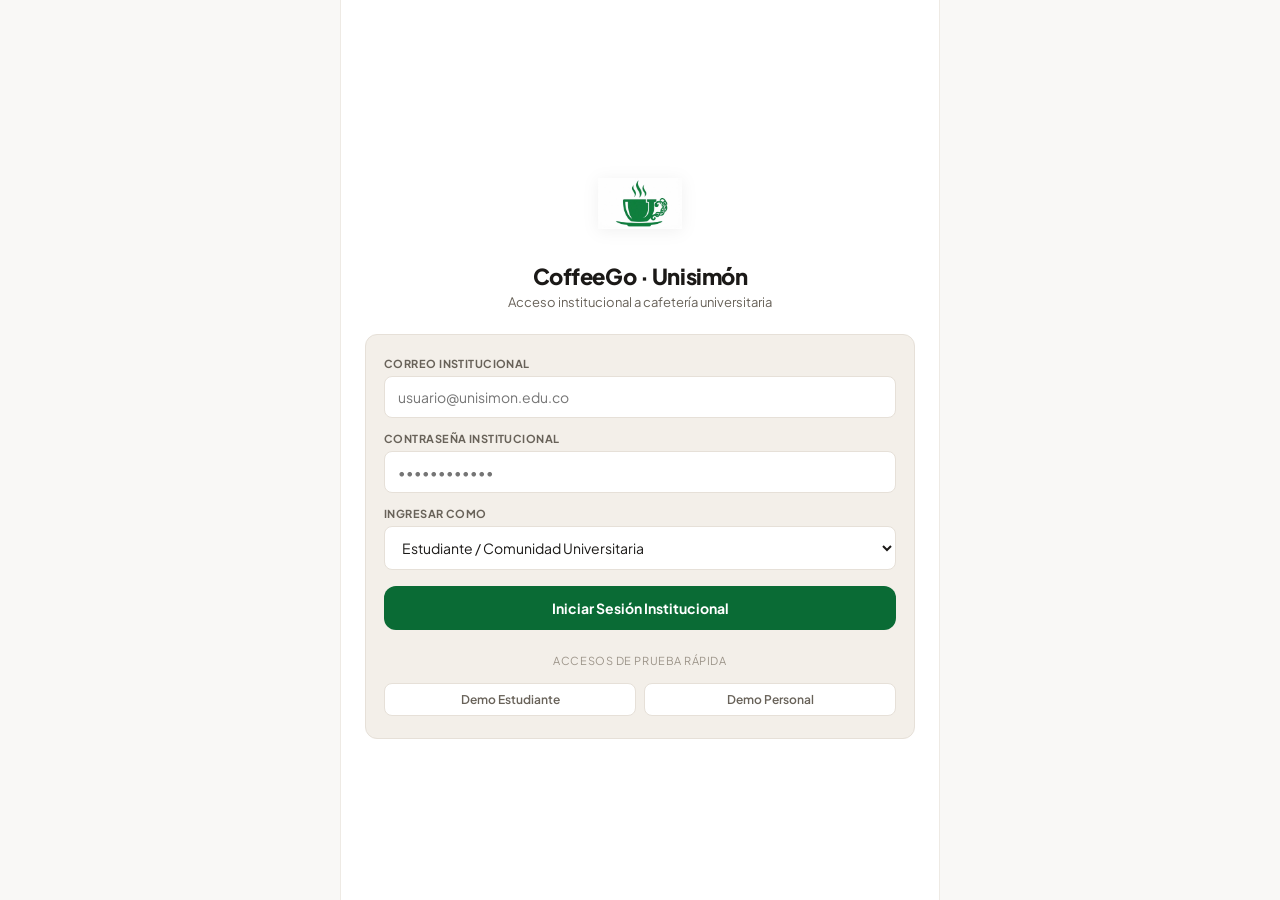
==== commit 3dba95ed: "feat: logo y favicon oficial unisimón, espera configurable por cocina, pago nequi previo y eliminaci" ====
--- a/coffeego.html
+++ b/coffeego.html
@@ -5,6 +5,7 @@
   <meta name="viewport" content="width=device-width, initial-scale=1.0" />
   <title>CoffeeGo · Cafetería Unisimón</title>
   <meta name="description" content="Sistema de pedidos sin fila para la cafetería de la Universidad Simón Bolívar." />
+  <link rel="icon" type="image/jpeg" href="favicon.jpg" />
   <link rel="preconnect" href="https://fonts.googleapis.com" />
   <link rel="preconnect" href="https://fonts.gstatic.com" crossorigin />
   <link href="https://fonts.googleapis.com/css2?family=Plus+Jakarta+Sans:wght@400;500;600;700;800&display=swap" rel="stylesheet" />
@@ -19,15 +20,15 @@
       --text: #1b1917;
       --text-muted: #686259;
       --text-faint: #9c9489;
-      --primary: #261c14;
-      --primary-hover: #140e0a;
-      --accent: #9c5525;
-      --accent-light: #fbeee4;
+      --primary: #0a6b35;
+      --primary-hover: #075228;
+      --accent: #0b7c3d;
+      --accent-light: #e8f5ed;
       --badge-bg: #ece5dc;
-      --success: #257343;
+      --success: #1e7e44;
       --success-bg: #eaf5ed;
-      --warning: #ad6500;
-      --warning-bg: #fdf4e6;
+      --warning: #b26500;
+      --warning-bg: #fdf3e5;
       --danger: #b53327;
       --danger-bg: #fbeee8;
       --radius: 12px;
@@ -37,19 +38,19 @@
     }
 
     [data-theme="dark"] {
-      --bg: #12100e;
-      --surface: #1b1714;
-      --surface-subtle: #241f1a;
-      --border: #332b24;
-      --border-subtle: #27211b;
-      --text: #f4f0ea;
-      --text-muted: #a69c91;
-      --text-faint: #70675c;
-      --primary: #f4f0ea;
-      --primary-hover: #ffffff;
-      --accent: #d88242;
-      --accent-light: #291d13;
-      --badge-bg: #2b241d;
+      --bg: #111412;
+      --surface: #181d1a;
+      --surface-subtle: #202723;
+      --border: #2a352f;
+      --border-subtle: #232d27;
+      --text: #f1f5f2;
+      --text-muted: #95a39a;
+      --text-faint: #67756c;
+      --primary: #2eb86b;
+      --primary-hover: #3dd27e;
+      --accent: #2eb86b;
+      --accent-light: #162a1e;
+      --badge-bg: #222b25;
       --success: #4eb674;
       --success-bg: #152b1b;
       --warning: #df9120;
@@ -70,7 +71,7 @@
     button { font-family: inherit; border: none; background: none; cursor: pointer; color: inherit; }
     input, select, textarea { font-family: inherit; color: inherit; }
 
-    /* SVG SILUETAS */
+    /* SILUETAS VECTORIALES SVG */
     .icon-svg {
       width: 18px;
       height: 18px;
@@ -84,7 +85,7 @@
       flex-shrink: 0;
     }
 
-    /* CONTENEDOR PRINCIPAL */
+    /* CONTENEDOR APP */
     .app-container {
       max-width: 600px;
       margin: 0 auto;
@@ -112,22 +113,14 @@
 
     .login-brand-card {
       text-align: center;
-      margin-bottom: 28px;
-    }
-    .unilogo-emblem {
-      width: 52px;
-      height: 52px;
-      border-radius: var(--radius);
-      background: var(--primary);
-      color: var(--surface);
-      display: inline-flex;
-      align-items: center;
-      justify-content: center;
-      margin-bottom: 14px;
-    }
-    .unilogo-emblem svg {
-      width: 28px;
-      height: 28px;
+      margin-bottom: 24px;
+    }
+    .login-logo-img {
+      width: 84px;
+      height: 84px;
+      object-fit: contain;
+      margin-bottom: 12px;
+      filter: drop-shadow(0 2px 8px rgba(0,0,0,0.06));
     }
     .login-brand-card h1 {
       font-size: 22px;
@@ -169,7 +162,7 @@
       transition: border-color 0.15s ease;
     }
     .input-clean:focus {
-      border-color: var(--accent);
+      border-color: var(--primary);
     }
 
     .demo-login-grid {
@@ -201,7 +194,7 @@
       z-index: 40;
       background: var(--surface);
       border-bottom: 1px solid var(--border);
-      padding: 12px 18px;
+      padding: 10px 18px;
       display: flex;
       align-items: center;
       justify-content: space-between;
@@ -212,15 +205,10 @@
       align-items: center;
       gap: 10px;
     }
-    .brand-icon {
-      width: 32px;
-      height: 32px;
-      border-radius: var(--radius-sm);
-      background: var(--primary);
-      color: var(--surface);
-      display: flex;
-      align-items: center;
-      justify-content: center;
+    .brand-logo-img {
+      width: 36px;
+      height: 36px;
+      object-fit: contain;
     }
     .brand-info h2 {
       font-size: 15px;
@@ -267,7 +255,7 @@
       position: absolute;
       top: 4px;
       right: 4px;
-      background: var(--accent);
+      background: var(--primary);
       color: #fff;
       font-size: 10px;
       font-weight: 700;
@@ -279,7 +267,7 @@
       justify-content: center;
     }
 
-    /* FRANJA DE SESIÓN & REPUTACIÓN */
+    /* FRANJA DE SESIÓN */
     .user-strip {
       background: var(--surface-subtle);
       padding: 8px 18px;
@@ -327,7 +315,7 @@
       gap: 4px;
     }
 
-    /* BANNER DE ESTADO LOGÍSTICO DE COCINA */
+    /* BANNER DE ESPERA CONFIGURADA POR COCINA */
     .kitchen-status-banner {
       padding: 9px 18px;
       font-size: 12px;
@@ -406,7 +394,7 @@
       border-color: var(--text);
     }
 
-    /* LISTA PRODUCTOS */
+    /* PRODUCTOS */
     .product-section-title {
       padding: 12px 18px 6px;
       font-size: 12px;
@@ -623,13 +611,28 @@
       gap: 3px;
     }
     .radio-card.selected {
-      border-color: var(--text);
-      background: var(--badge-bg);
+      border-color: var(--primary);
+      background: var(--accent-light);
     }
     .radio-card small {
       font-size: 11px;
       color: var(--text-muted);
       font-weight: normal;
+    }
+
+    /* CAJA DE DETALLE NEQUI */
+    .nequi-payment-card {
+      background: var(--surface);
+      border: 1px solid var(--border);
+      border-radius: var(--radius-sm);
+      padding: 12px;
+      margin-top: 10px;
+    }
+    .nequi-detail-row {
+      display: flex;
+      justify-content: space-between;
+      font-size: 12px;
+      padding: 4px 0;
     }
 
     .summary-box {
@@ -655,8 +658,8 @@
 
     .btn-action {
       width: 100%;
-      background: var(--text);
-      color: var(--surface);
+      background: var(--primary);
+      color: #ffffff;
       font-size: 14px;
       font-weight: 700;
       padding: 13px;
@@ -686,7 +689,7 @@
       margin-top: 8px;
     }
 
-    /* TICKET / RECIBO CON TIMER DE RETIRO */
+    /* TICKET / RECIBO */
     .ticket-card {
       background: var(--surface);
       border: 1px solid var(--border);
@@ -724,7 +727,6 @@
       margin: 16px 0;
     }
 
-    /* CAJA DE CUENTA REGRESIVA DE RETIRO */
     .pickup-timer-box {
       background: var(--warning-bg);
       border: 1px solid var(--warning);
@@ -757,6 +759,17 @@
     .pt-desc {
       font-size: 11px;
       color: var(--text-muted);
+    }
+
+    /* AVISO PAGO PENDIENTE NEQUI */
+    .nequi-pending-notice {
+      background: var(--warning-bg);
+      border: 1px solid var(--warning);
+      border-radius: var(--radius-sm);
+      padding: 12px;
+      margin: 12px 0;
+      font-size: 12px;
+      line-height: 1.5;
     }
 
     .ticket-meta {
@@ -799,8 +812,9 @@
       text-transform: uppercase;
       letter-spacing: 0.04em;
     }
+    .st-pendiente_pago { background: var(--warning-bg); color: var(--warning); }
     .st-recibido { background: var(--badge-bg); color: var(--text-muted); }
-    .st-preparando { background: var(--warning-bg); color: var(--warning); }
+    .st-preparando { background: var(--accent-light); color: var(--primary); }
     .st-listo { background: var(--success-bg); color: var(--success); }
     .st-entregado { background: var(--surface-subtle); color: var(--text-faint); }
     .st-no_reclamado { background: var(--danger-bg); color: var(--danger); }
@@ -832,9 +846,47 @@
       letter-spacing: 0.04em;
     }
 
+    /* PANEL CONFIGURADOR DE TIEMPO DE ESPERA POR EL PERSONAL */
+    .kitchen-timing-config {
+      padding: 14px 18px;
+      background: var(--surface);
+      border-bottom: 1px solid var(--border);
+    }
+    .ktc-header {
+      display: flex;
+      justify-content: space-between;
+      align-items: center;
+      margin-bottom: 8px;
+    }
+    .ktc-preset-row {
+      display: flex;
+      gap: 6px;
+      flex-wrap: wrap;
+      margin-bottom: 8px;
+    }
+    .ktc-chip {
+      padding: 6px 12px;
+      border-radius: var(--radius-sm);
+      font-size: 12px;
+      font-weight: 700;
+      border: 1px solid var(--border);
+      background: var(--surface-subtle);
+      cursor: pointer;
+    }
+    .ktc-chip.active {
+      background: var(--primary);
+      color: #fff;
+      border-color: var(--primary);
+    }
+    .ktc-custom-row {
+      display: flex;
+      gap: 8px;
+      align-items: center;
+    }
+
     .kitchen-controls-bar {
       padding: 12px 18px;
-      background: var(--surface);
+      background: var(--surface-subtle);
       border-bottom: 1px solid var(--border);
       display: flex;
       align-items: center;
@@ -846,12 +898,22 @@
       font-size: 12px;
       font-weight: 700;
       border: 1px solid var(--border);
-      background: var(--surface-subtle);
+      background: var(--surface);
     }
     .pause-toggle-btn.active {
       background: var(--danger-bg);
       border-color: var(--danger);
       color: var(--danger);
+    }
+
+    /* SECCIÓN DE NEQUI PENDIENTE DE VALIDACIÓN EN KDS */
+    .nequi-validation-banner {
+      background: var(--warning-bg);
+      border-left: 4px solid var(--warning);
+      padding: 10px 14px;
+      margin: 10px 18px;
+      border-radius: 0 var(--radius-sm) var(--radius-sm) 0;
+      font-size: 12px;
     }
 
     /* BARRA INFERIOR */
@@ -879,8 +941,8 @@
       max-width: 90px;
     }
     .nav-btn.active {
-      color: var(--text);
-      background: var(--surface-subtle);
+      color: var(--primary);
+      background: var(--accent-light);
     }
 
     /* MODAL */
@@ -945,15 +1007,7 @@
   <!-- ==================== PANTALLA: LOGIN INSTITUCIONAL ==================== -->
   <section id="view-login" class="active">
     <div class="login-brand-card">
-      <div class="unilogo-emblem">
-        <svg viewBox="0 0 24 24" fill="none" stroke="currentColor" stroke-width="2" stroke-linecap="round" stroke-linejoin="round">
-          <path d="M18 8h1a4 4 0 0 1 0 8h-1"></path>
-          <path d="M2 8h16v9a4 4 0 0 1-4 4H6a4 4 0 0 1-4-4V8z"></path>
-          <line x1="6" y1="1" x2="6" y2="4"></line>
-          <line x1="10" y1="1" x2="10" y2="4"></line>
-          <line x1="14" y1="1" x2="14" y2="4"></line>
-        </svg>
-      </div>
+      <img src="logo.jpg" alt="Logo Cafetería Unisimón" class="login-logo-img" />
       <h1>CoffeeGo · Unisimón</h1>
       <p>Acceso institucional a cafetería universitaria</p>
     </div>
@@ -993,15 +1047,10 @@
 
   <!-- ==================== APLICACIÓN AUTENTICADA ==================== -->
   <div id="authenticated-app" style="display:none; flex-direction:column; min-height:100vh;">
-    <!-- CABECERA -->
+    <!-- CABECERA CON LOGO REAL UNISIMÓN -->
     <header class="header">
       <div class="brand">
-        <div class="brand-icon">
-          <svg class="icon-svg" viewBox="0 0 24 24">
-            <path d="M18 8h1a4 4 0 0 1 0 8h-1"></path>
-            <path d="M2 8h16v9a4 4 0 0 1-4 4H6a4 4 0 0 1-4-4V8z"></path>
-          </svg>
-        </div>
+        <img src="logo.jpg" alt="Logo CoffeeGo" class="brand-logo-img" />
         <div class="brand-info">
           <h2>CoffeeGo</h2>
           <p>Universidad Simón Bolívar</p>
@@ -1028,7 +1077,7 @@
       </div>
     </header>
 
-    <!-- FRANJA DE SESIÓN, REPUTACIÓN Y STRIKES -->
+    <!-- FRANJA DE SESIÓN & REPUTACIÓN -->
     <div class="user-strip">
       <div class="user-strip-details">
         <svg class="icon-svg" style="width:14px; height:14px" viewBox="0 0 24 24">
@@ -1050,13 +1099,13 @@
       </button>
     </div>
 
-    <!-- SEMÁFORO DE DEMANDA DE COCINA (CONTROL DE CAPACIDAD) -->
+    <!-- SEMÁFORO DE DEMANDA: TIEMPO FIJADO POR COCINA -->
     <div class="kitchen-status-banner" id="kitchen-banner">
       <div style="display:flex; align-items:center">
         <span class="ks-dot ks-normal" id="ks-dot"></span>
-        <span id="ks-text" style="font-weight:600">Cocina: Flujo normal · Espera estimada ~10-12 min</span>
+        <span id="ks-text" style="font-weight:600">Cocina: Espera estimada ~15 min</span>
       </div>
-      <span style="font-size:11px; color:var(--text-muted)" id="ks-active-summary">1 orden en cola</span>
+      <span style="font-size:11px; color:var(--text-muted)" id="ks-active-summary">0 órdenes en cocina</span>
     </div>
 
     <!-- VISTAS -->
@@ -1099,7 +1148,7 @@
           <p class="section-subtitle">Revisa tus productos antes de enviar la orden</p>
 
           <div id="cart-active-order-warning" style="display:none; background:var(--warning-bg); border:1px solid var(--warning); padding:12px; border-radius:var(--radius-sm); margin-bottom:14px; font-size:12px; color:var(--text);">
-            <strong>Aviso de logística institucional:</strong> Tienes una orden activa en proceso. Por política de la cafetería para evitar saturación y desperdicio, debes retirar tu pedido actual antes de enviar uno nuevo.
+            <strong>Aviso de logística institucional:</strong> Tienes una orden activa en proceso. Por política de la cafetería, debes retirar tu pedido actual antes de enviar uno nuevo.
           </div>
 
           <div id="cart-items-wrapper"></div>
@@ -1138,14 +1187,15 @@
             <div class="cart-form-group">
               <label>Hora deseada de recogida</label>
               <select id="cart-pickup-time" class="input-clean">
-                <option value="Lo antes posible">Lo antes posible (según cola actual)</option>
+                <option value="Lo antes posible" id="opt-pickup-asap">Lo antes posible (~15 min)</option>
                 <option value="En el cambio de clase (20 min)">En el cambio de clase (20 min)</option>
                 <option value="En 30 minutos">En 30 minutos</option>
                 <option value="En 45 minutos">En 45 minutos</option>
+                <option value="En 1 hora">En 1 hora</option>
               </select>
             </div>
 
-            <!-- FORMA DE PAGO -->
+            <!-- FORMA DE PAGO: SOLO EFECTIVO Y NEQUI/DAVIPLATA -->
             <div class="cart-form-group">
               <label>Forma de pago</label>
               <div class="option-grid">
@@ -1155,15 +1205,41 @@
                 </div>
                 <div class="radio-card" id="opt-pay-transfer" onclick="setPaymentMethod('transfer')">
                   <span>Nequi / Daviplata</span>
-                  <small>Muestras el comprobante</small>
-                </div>
-                <div class="radio-card" id="opt-pay-wallet" onclick="setPaymentMethod('wallet')">
-                  <span>Monedero Carnet</span>
-                  <small>Saldo institucional</small>
+                  <small>Pago previo verificado</small>
                 </div>
               </div>
-              <p style="font-size:11px; color:var(--text-muted); margin-top:6px">
-                * Importante: Cuentas con 15 minutos para reclamar tu pedido una vez esté listo. Las órdenes no reclamadas se registran en tu carnet institucional.
+
+              <!-- DETALLES OBLIGATORIOS PARA NEQUI -->
+              <div id="nequi-info-box" class="nequi-payment-card" style="display:none;">
+                <div style="font-weight:700; font-size:12px; color:var(--primary); margin-bottom:6px">DATOS OFICIALES PARA TRANSFERIR:</div>
+                <div class="nequi-detail-row">
+                  <span style="color:var(--text-muted)">Nequi / Daviplata:</span>
+                  <strong>314 555 8920</strong>
+                </div>
+                <div class="nequi-detail-row">
+                  <span style="color:var(--text-muted)">Titular:</span>
+                  <strong>Cafetería Central Unisimón</strong>
+                </div>
+                <div class="nequi-detail-row">
+                  <span style="color:var(--text-muted)">Valor exacto:</span>
+                  <strong id="nequi-transfer-amount" style="color:var(--primary); font-size:14px">$0</strong>
+                </div>
+                <div style="margin-top:10px;">
+                  <label style="display:block; font-size:11px; font-weight:700; margin-bottom:4px; text-transform:uppercase;">
+                    Número de Comprobante / Referencia Nequi *
+                  </label>
+                  <div style="display:flex; gap:6px;">
+                    <input type="text" id="nequi-ref-input" class="input-clean" placeholder="Ej: M1928374" style="text-transform:uppercase" />
+                    <button type="button" class="btn-pill" onclick="generateDemoNequiRef()">Auto Ref</button>
+                  </div>
+                  <p style="font-size:11px; color:var(--text-muted); margin-top:6px;">
+                    * Cocina iniciará la preparación únicamente después de que el personal verifique este comprobante.
+                  </p>
+                </div>
+              </div>
+
+              <p style="font-size:11px; color:var(--text-muted); margin-top:6px" id="payment-policy-note">
+                * Para pago en efectivo: Cuentas con 15 minutos para reclamar tu orden una vez lista.
               </p>
             </div>
 
@@ -1188,7 +1264,7 @@
         </div>
       </section>
 
-      <!-- VISTA: CONFIRMACIÓN Y TICKET CON TIMER -->
+      <!-- VISTA: CONFIRMACIÓN Y TICKET -->
       <section id="view-ticket" class="view">
         <div class="ticket-card">
           <div class="ticket-header">
@@ -1198,7 +1274,16 @@
             <div id="tk-status-badge"></div>
           </div>
 
-          <!-- CUENTA REGRESIVA LOGÍSTICA PARA RETIRAR -->
+          <!-- AVISO CUANDO ESTÁ PENDIENTE DE VALIDACIÓN NEQUI -->
+          <div class="nequi-pending-notice" id="tk-nequi-notice" style="display:none">
+            <strong>Pago Nequi enviado a verificación:</strong>
+            <div style="margin-top:4px">
+              Referencia: <strong id="tk-nequi-ref-val">--</strong><br>
+              El personal de cocina está confirmando la transferencia en su sistema. En cuanto sea aprobada, iniciará la preparación de tus productos.
+            </div>
+          </div>
+
+          <!-- TIMER DE 15 MIN PARA RETIRO -->
           <div class="pickup-timer-box" id="tk-timer-box" style="display:none">
             <div class="pt-title" id="pt-timer-title">Tiempo restante para retirar en barra</div>
             <div class="pt-countdown" id="pt-timer-val">15:00</div>
@@ -1214,6 +1299,7 @@
             <div><strong>Modalidad:</strong> <span id="tk-type">Para llevar</span></div>
             <div><strong>Hora estimada:</strong> <span id="tk-time">Lo antes posible</span></div>
             <div><strong>Pago:</strong> <span id="tk-pay">Efectivo en caja</span></div>
+            <div id="tk-nequi-meta-row" style="display:none"><strong>Comprobante Nequi:</strong> <span id="tk-nequi-meta">--</span></div>
             <div><strong>Fecha:</strong> <span id="tk-date">--</span></div>
           </div>
 
@@ -1238,7 +1324,7 @@
         <div id="orders-feed"></div>
       </section>
 
-      <!-- VISTA: MODO PERSONAL CAFETERÍA (KITCHEN DISPLAY) -->
+      <!-- VISTA: MODO PERSONAL CAFETERÍA (KDS) -->
       <section id="view-staff" class="view">
         <div class="staff-stats">
           <div class="stat-pill">
@@ -1255,27 +1341,52 @@
           </div>
         </div>
 
-        <!-- BARRA DE CONTROL DE SATURACIÓN DE COCINA -->
+        <!-- CONFIGURADOR DEL TIEMPO DE ESPERA POR EL PERSONAL DE COCINA -->
+        <div class="kitchen-timing-config">
+          <div class="ktc-header">
+            <div>
+              <strong style="font-size:13px; display:block">Tiempo de Espera Estimado</strong>
+              <span style="font-size:11px; color:var(--text-muted)">Configura los minutos que ven los estudiantes en su app</span>
+            </div>
+            <span class="mini-badge" style="background:var(--accent-light); color:var(--primary); font-size:12px; font-weight:800;" id="staff-current-wait-badge">~15 min</span>
+          </div>
+
+          <div class="ktc-preset-row">
+            <button type="button" class="ktc-chip" onclick="setKitchenWaitTime(10)">10 min</button>
+            <button type="button" class="ktc-chip" onclick="setKitchenWaitTime(15)">15 min</button>
+            <button type="button" class="ktc-chip" onclick="setKitchenWaitTime(25)">25 min</button>
+            <button type="button" class="ktc-chip" onclick="setKitchenWaitTime(40)">40 min</button>
+            <button type="button" class="ktc-chip" onclick="setKitchenWaitTime(60)">60 min</button>
+            <button type="button" class="ktc-chip" id="btn-calc-auto" onclick="setKitchenWaitTime('auto')">Auto (por cola)</button>
+          </div>
+
+          <div class="ktc-custom-row">
+            <input type="number" id="input-custom-wait" class="input-clean" placeholder="Minutos personalizados..." min="1" max="180" style="padding:8px 10px; font-size:13px;" />
+            <button type="button" class="btn-pill" style="background:var(--primary); color:#fff; border-color:var(--primary);" onclick="applyCustomWaitTime()">Fijar</button>
+          </div>
+        </div>
+
+        <!-- CONTROL DE PAUSA -->
         <div class="kitchen-controls-bar">
           <div>
-            <span style="font-size:13px; font-weight:700; display:block">Control de Recepción</span>
-            <span style="font-size:11px; color:var(--text-muted)" id="staff-pause-status">Cocina recibiendo pedidos normalmente</span>
+            <span style="font-size:13px; font-weight:700; display:block">Recepción de Nuevos Pedidos</span>
+            <span style="font-size:11px; color:var(--text-muted)" id="staff-pause-status">Cocina recibiendo pedidos</span>
           </div>
           <button class="pause-toggle-btn" id="btn-toggle-pause" onclick="toggleKitchenPause()">
             Pausar Nuevos Pedidos
           </button>
         </div>
 
-        <!-- ENTREGA RÁPIDA -->
-        <div style="padding: 14px 18px; border-bottom: 1px solid var(--border);">
-          <label style="font-size:11px; font-weight:700; color:var(--text-muted); display:block; margin-bottom:6px">ENTREGA RÁPIDA POR CÓDIGO DE ORDEN</label>
+        <!-- ENTREGA RÁPIDA POR CÓDIGO -->
+        <div style="padding: 12px 18px; border-bottom: 1px solid var(--border);">
+          <label style="font-size:11px; font-weight:700; color:var(--text-muted); display:block; margin-bottom:6px">ENTREGA RÁPIDA EN BARRA</label>
           <div style="display:flex; gap:8px;">
             <input type="text" id="staff-code-input" class="input-clean" placeholder="Ej: CGO-0001" style="text-transform:uppercase" />
-            <button class="btn-pill" style="background:var(--text); color:var(--surface);" onclick="quickValidateStaffCode()">Entregar</button>
+            <button class="btn-pill" style="background:var(--primary); color:#fff;" onclick="quickValidateStaffCode()">Entregar</button>
           </div>
         </div>
 
-        <div class="product-section-title">Cola de comandas en cocina</div>
+        <div class="product-section-title">Comandas en cocina</div>
         <div id="staff-orders-list"></div>
       </section>
     </main>
@@ -1330,7 +1441,7 @@
       <div style="flex:1">
         <h3 id="modal-p-name" style="font-size:16px; font-weight:800">Producto</h3>
         <p id="modal-p-desc" style="font-size:12px; color:var(--text-muted); margin-top:3px">Descripción</p>
-        <div id="modal-p-price" style="font-size:15px; font-weight:800; color:var(--accent); margin-top:4px">$0</div>
+        <div id="modal-p-price" style="font-size:15px; font-weight:800; color:var(--primary); margin-top:4px">$0</div>
       </div>
     </div>
 
@@ -1569,11 +1680,14 @@
 ];
 
 /* ==========================================================
-   ESTADO GLOBAL Y LOGÍSTICO
+   ESTADO GLOBAL Y CONFIGURACIÓN LOGÍSTICA
 ========================================================== */
 let currentUser = JSON.parse(localStorage.getItem('cg_session') || 'null');
 let userStrikes = parseInt(localStorage.getItem('cg_strikes') || '0');
 let kitchenPaused = localStorage.getItem('cg_kitchen_paused') === 'true';
+
+// Tiempo configurado por el personal de cocina: número fijo en minutos o 'auto'
+let kitchenWaitSetting = localStorage.getItem('cg_kitchen_wait_setting') || '15';
 
 let products = DEFAULT_PRODUCTS;
 let favorites = JSON.parse(localStorage.getItem('cg_favs') || '[]');
@@ -1587,6 +1701,7 @@
     tableNumber: '',
     pickupTime: 'Lo antes posible',
     paymentMethod: 'Efectivo en caja',
+    nequiRef: '',
     items: [
       { name: 'Café con Leche', qty: 1, price: 2500, details: 'Regular · Entera' },
       { name: 'Pan de Bono Caliente', qty: 2, price: 2000, details: '' }
@@ -1602,9 +1717,9 @@
 let currentCategory = 'Todos';
 let currentRole = 'student';
 let orderType = 'takeaway';
-let paymentMethod = 'cash';
-
-// Modal detalle
+let paymentMethod = 'cash'; // 'cash' | 'transfer'
+
+// Modal producto
 let modalProduct = null;
 let modalQty = 1;
 let modalExtraPrice = 0;
@@ -1671,7 +1786,7 @@
 
   renderReputationBadge();
   updateRoleUI();
-  updateKitchenCapacityUI();
+  updateKitchenWaitUI();
   renderProducts();
   renderCart();
   renderOrders();
@@ -1714,7 +1829,110 @@
 }
 
 /* ==========================================================
-   LOGÍSTICA: CONTROL DE REPUTACIÓN Y STRIKES
+   CONFIGURACIÓN DINÁMICA DEL TIEMPO DE ESPERA POR COCINA
+========================================================== */
+function calculateEffectiveWaitTime() {
+  const activeOrdersCount = orders.filter(o => o.status === 'recibido' || o.status === 'preparando' || o.status === 'pendiente_pago').length;
+
+  if (kitchenWaitSetting === 'auto') {
+    // Cálculo automático: 8 min base + 3 min por cada pedido activo
+    const calc = Math.max(8, 8 + activeOrdersCount * 3);
+    return { mins: calc, isAuto: true, count: activeOrdersCount };
+  } else {
+    // Valor fijado manualmente por el personal de cocina
+    const fixedMins = parseInt(kitchenWaitSetting) || 15;
+    return { mins: fixedMins, isAuto: false, count: activeOrdersCount };
+  }
+}
+
+function updateKitchenWaitUI() {
+  const waitInfo = calculateEffectiveWaitTime();
+  const ksDot = document.getElementById('ks-dot');
+  const ksText = document.getElementById('ks-text');
+  const ksSummary = document.getElementById('ks-active-summary');
+  const staffWaitBadge = document.getElementById('staff-current-wait-badge');
+  const optPickupAsap = document.getElementById('opt-pickup-asap');
+
+  if (kitchenPaused) {
+    ksDot.className = 'ks-dot ks-paused';
+    ksText.textContent = 'Cocina: Pausa temporal de pedidos';
+    ksSummary.textContent = `${waitInfo.count} órdenes en cocina`;
+  } else if (waitInfo.mins >= 30 || waitInfo.count >= 8) {
+    ksDot.className = 'ks-dot ks-busy';
+    ksText.textContent = `Cocina: Alta demanda · Espera estimada ~${waitInfo.mins} min`;
+    ksSummary.textContent = `${waitInfo.count} órdenes en cocina`;
+  } else {
+    ksDot.className = 'ks-dot ks-normal';
+    ksText.textContent = `Cocina: Espera estimada ~${waitInfo.mins} min`;
+    ksSummary.textContent = `${waitInfo.count} órdenes en cocina`;
+  }
+
+  if (optPickupAsap) {
+    optPickupAsap.textContent = `Lo antes posible (~${waitInfo.mins} min)`;
+  }
+
+  if (staffWaitBadge) {
+    staffWaitBadge.textContent = waitInfo.isAuto ? `Auto (~${waitInfo.mins} min)` : `Fijado: ~${waitInfo.mins} min`;
+  }
+
+  // Actualizar chips de selección en staff
+  document.querySelectorAll('.ktc-chip').forEach(chip => {
+    const chipText = chip.textContent.trim();
+    if (kitchenWaitSetting === 'auto' && chip.id === 'btn-calc-auto') {
+      chip.classList.add('active');
+    } else if (chipText === `${kitchenWaitSetting} min`) {
+      chip.classList.add('active');
+    } else {
+      chip.classList.remove('active');
+    }
+  });
+}
+
+function setKitchenWaitTime(mins) {
+  kitchenWaitSetting = String(mins);
+  localStorage.setItem('cg_kitchen_wait_setting', kitchenWaitSetting);
+  updateKitchenWaitUI();
+  const info = calculateEffectiveWaitTime();
+  showToast(mins === 'auto' ? `Modo automático activado (~${info.mins} min por cola)` : `Tiempo de espera fijado en ${mins} min`);
+}
+
+function applyCustomWaitTime() {
+  const input = document.getElementById('input-custom-wait');
+  const val = parseInt(input.value);
+  if (!val || val <= 0) {
+    showToast('Ingresa un tiempo válido en minutos');
+    return;
+  }
+  setKitchenWaitTime(val);
+  input.value = '';
+}
+
+function toggleKitchenPause() {
+  kitchenPaused = !kitchenPaused;
+  localStorage.setItem('cg_kitchen_paused', kitchenPaused);
+  const staffPauseStatus = document.getElementById('staff-pause-status');
+  const btnTogglePause = document.getElementById('btn-toggle-pause');
+
+  if (kitchenPaused) {
+    if (staffPauseStatus) staffPauseStatus.textContent = 'Pausada: No se reciben nuevos pedidos';
+    if (btnTogglePause) {
+      btnTogglePause.className = 'pause-toggle-btn active';
+      btnTogglePause.textContent = 'Reanudar Recepción';
+    }
+    showToast('Recepción de pedidos pausada');
+  } else {
+    if (staffPauseStatus) staffPauseStatus.textContent = 'Cocina recibiendo pedidos normalmente';
+    if (btnTogglePause) {
+      btnTogglePause.className = 'pause-toggle-btn';
+      btnTogglePause.textContent = 'Pausar Nuevos Pedidos';
+    }
+    showToast('Recepción de pedidos reanudada');
+  }
+  updateKitchenWaitUI();
+}
+
+/* ==========================================================
+   REPUTACIÓN Y STRIKES
 ========================================================== */
 function renderReputationBadge() {
   const repEl = document.getElementById('display-reputation');
@@ -1738,55 +1956,7 @@
 }
 
 /* ==========================================================
-   LOGÍSTICA: CONTROL DE CAPACIDAD Y PAUSA DE COCINA
-========================================================== */
-function updateKitchenCapacityUI() {
-  const activeOrdersCount = orders.filter(o => o.status === 'recibido' || o.status === 'preparando').length;
-  const ksDot = document.getElementById('ks-dot');
-  const ksText = document.getElementById('ks-text');
-  const ksSummary = document.getElementById('ks-active-summary');
-  const staffPauseStatus = document.getElementById('staff-pause-status');
-  const btnTogglePause = document.getElementById('btn-toggle-pause');
-
-  if (kitchenPaused) {
-    ksDot.className = 'ks-dot ks-paused';
-    ksText.textContent = 'Cocina: Pausa temporal de pedidos por alta demanda';
-    ksSummary.textContent = 'Recepción detenida';
-    if (staffPauseStatus) staffPauseStatus.textContent = 'Pausada: No se reciben nuevos pedidos';
-    if (btnTogglePause) {
-      btnTogglePause.className = 'pause-toggle-btn active';
-      btnTogglePause.textContent = 'Reanudar Recepción';
-    }
-  } else if (activeOrdersCount >= 3) {
-    ksDot.className = 'ks-dot ks-busy';
-    ksText.textContent = 'Cocina: Alta demanda · Espera estimada ~20-25 min';
-    ksSummary.textContent = `${activeOrdersCount} órdenes en cocina`;
-    if (staffPauseStatus) staffPauseStatus.textContent = 'Operando en alta demanda';
-    if (btnTogglePause) {
-      btnTogglePause.className = 'pause-toggle-btn';
-      btnTogglePause.textContent = 'Pausar Nuevos Pedidos';
-    }
-  } else {
-    ksDot.className = 'ks-dot ks-normal';
-    ksText.textContent = 'Cocina: Flujo normal · Espera estimada ~10-12 min';
-    ksSummary.textContent = `${activeOrdersCount} órdenes en cocina`;
-    if (staffPauseStatus) staffPauseStatus.textContent = 'Operando con flujo normal';
-    if (btnTogglePause) {
-      btnTogglePause.className = 'pause-toggle-btn';
-      btnTogglePause.textContent = 'Pausar Nuevos Pedidos';
-    }
-  }
-}
-
-function toggleKitchenPause() {
-  kitchenPaused = !kitchenPaused;
-  localStorage.setItem('cg_kitchen_paused', kitchenPaused);
-  updateKitchenCapacityUI();
-  showToast(kitchenPaused ? 'Recepción de pedidos pausada en cocina' : 'Recepción de pedidos reanudada');
-}
-
-/* ==========================================================
-   PRODUCTOS Y MENÚ
+   MENÚ DE PRODUCTOS
 ========================================================== */
 function renderProducts() {
   const query = (document.getElementById('search-box')?.value || '').toLowerCase().trim();
@@ -1959,7 +2129,7 @@
 }
 
 /* ==========================================================
-   CARRITO Y CHECKOUT CON VALIDACIÓN LOGÍSTICA
+   CARRITO Y CHECKOUT
 ========================================================== */
 function renderCart() {
   const wrapper = document.getElementById('cart-items-wrapper');
@@ -1968,9 +2138,8 @@
   const warning = document.getElementById('cart-active-order-warning');
   const confirmBtn = document.getElementById('btn-confirm-order');
 
-  // Comprobar si el estudiante ya tiene un pedido activo en curso
   const studentName = currentUser ? currentUser.name : '';
-  const hasActiveOrder = orders.some(o => o.student === studentName && (o.status === 'recibido' || o.status === 'preparando' || o.status === 'listo'));
+  const hasActiveOrder = orders.some(o => o.student === studentName && (o.status === 'recibido' || o.status === 'preparando' || o.status === 'listo' || o.status === 'pendiente_pago'));
 
   if (cart.length === 0) {
     wrapper.innerHTML = '';
@@ -1983,7 +2152,6 @@
   empty.style.display = 'none';
   checkout.style.display = 'block';
 
-  // Mostrar advertencia si ya tiene pedido en curso
   if (hasActiveOrder) {
     warning.style.display = 'block';
     confirmBtn.disabled = true;
@@ -1999,7 +2167,7 @@
     confirmBtn.textContent = 'Confirmar y Generar Código QR';
   }
 
-  // Restricción de pago en efectivo si tiene strikes
+  // Restricción de efectivo por strikes
   if (userStrikes >= 2) {
     document.getElementById('opt-pay-cash').style.opacity = '0.4';
     document.getElementById('opt-pay-cash').style.pointerEvents = 'none';
@@ -2039,6 +2207,7 @@
 
   document.getElementById('sum-subtotal').textContent = fmtCOP(subtotal);
   document.getElementById('sum-total').textContent = fmtCOP(subtotal);
+  document.getElementById('nequi-transfer-amount').textContent = fmtCOP(subtotal);
 }
 
 function updateCartQty(idx, delta) {
@@ -2081,7 +2250,23 @@
   paymentMethod = method;
   document.getElementById('opt-pay-cash').classList.toggle('selected', method === 'cash');
   document.getElementById('opt-pay-transfer').classList.toggle('selected', method === 'transfer');
-  document.getElementById('opt-pay-wallet').classList.toggle('selected', method === 'wallet');
+
+  const nequiBox = document.getElementById('nequi-info-box');
+  const policyNote = document.getElementById('payment-policy-note');
+
+  if (method === 'transfer') {
+    nequiBox.style.display = 'block';
+    policyNote.textContent = '* Para pagos con Nequi: Cocina iniciará la preparación cuando el personal valide tu transferencia.';
+  } else {
+    nequiBox.style.display = 'none';
+    policyNote.textContent = '* Para pago en efectivo: Cuentas con 15 minutos para reclamar tu orden una vez lista en barra.';
+  }
+}
+
+function generateDemoNequiRef() {
+  const ref = 'M' + Math.floor(1000000 + Math.random() * 9000000);
+  document.getElementById('nequi-ref-input').value = ref;
+  showToast('Referencia generada: ' + ref);
 }
 
 function confirmOrder() {
@@ -2092,10 +2277,24 @@
   }
 
   const studentName = currentUser ? currentUser.name : 'Estudiante';
-  const hasActiveOrder = orders.some(o => o.student === studentName && (o.status === 'recibido' || o.status === 'preparando' || o.status === 'listo'));
+  const hasActiveOrder = orders.some(o => o.student === studentName && (o.status === 'recibido' || o.status === 'preparando' || o.status === 'listo' || o.status === 'pendiente_pago'));
   if (hasActiveOrder) {
     showToast('Ya tienes una orden en proceso. Retírala primero.');
     return;
+  }
+
+  let nequiRef = '';
+  let initialStatus = 'recibido';
+
+  if (paymentMethod === 'transfer') {
+    nequiRef = document.getElementById('nequi-ref-input').value.trim().toUpperCase();
+    if (!nequiRef) {
+      showToast('Por favor ingresa el número de comprobante o referencia de Nequi');
+      document.getElementById('nequi-ref-input').focus();
+      return;
+    }
+    // Si es Nequi, el estado inicial es PENDIENTE DE PAGO hasta que cocina valide el comprobante
+    initialStatus = 'pendiente_pago';
   }
 
   const orderNum = orders.length + 1;
@@ -2105,8 +2304,7 @@
 
   const payNames = {
     cash: 'Efectivo en caja',
-    transfer: 'Nequi / Daviplata',
-    wallet: 'Monedero Carnet Unisimón'
+    transfer: 'Nequi / Daviplata'
   };
 
   const newOrder = {
@@ -2117,9 +2315,10 @@
     tableNumber: table,
     pickupTime,
     paymentMethod: payNames[paymentMethod],
+    nequiRef,
     items: [...cart],
     total: cart.reduce((acc, i) => acc + i.price * i.qty, 0),
-    status: 'recibido',
+    status: initialStatus,
     token: 'tok_' + Math.random().toString(36).slice(2, 8),
     readyAt: null,
     expiresAt: null
@@ -2132,15 +2331,20 @@
   saveCart();
   updateCartBadge();
   renderCart();
-  updateKitchenCapacityUI();
+  updateKitchenWaitUI();
 
   showTicket(newOrder);
   switchView('ticket');
-  showToast('Orden ' + id + ' enviada a cocina');
+
+  if (initialStatus === 'pendiente_pago') {
+    showToast('Orden enviada. En espera de verificación de pago Nequi.');
+  } else {
+    showToast('Orden ' + id + ' enviada a cocina');
+  }
 }
 
 /* ==========================================================
-   TICKET Y TEMPORIZADOR DE RETIRO (15 MIN TTL)
+   TICKET Y RECIBO CON TIMER
 ========================================================== */
 function showTicket(order) {
   document.getElementById('tk-code').textContent = order.id;
@@ -2151,11 +2355,16 @@
   document.getElementById('tk-date').textContent = order.date;
   document.getElementById('tk-total').textContent = fmtCOP(order.total);
 
+  const nequiMetaRow = document.getElementById('tk-nequi-meta-row');
+  if (order.nequiRef) {
+    nequiMetaRow.style.display = 'block';
+    document.getElementById('tk-nequi-meta').textContent = order.nequiRef;
+  } else {
+    nequiMetaRow.style.display = 'none';
+  }
+
   const sb = document.getElementById('tk-status-badge');
-  sb.className = 'order-status-badge st-' + order.status;
-  sb.textContent = order.status === 'no_reclamado' ? 'NO RECLAMADO' : order.status;
-
-  // Lógica del temporizador de retiro
+  const nequiNotice = document.getElementById('tk-nequi-notice');
   const timerBox = document.getElementById('tk-timer-box');
   const timerTitle = document.getElementById('pt-timer-title');
   const timerVal = document.getElementById('pt-timer-val');
@@ -2163,6 +2372,20 @@
 
   if (activeTimerInterval) clearInterval(activeTimerInterval);
 
+  // Estados visuales del ticket
+  if (order.status === 'pendiente_pago') {
+    sb.className = 'order-status-badge st-pendiente_pago';
+    sb.textContent = 'PENDIENTE DE PAGO';
+    nequiNotice.style.display = 'block';
+    document.getElementById('tk-nequi-ref-val').textContent = order.nequiRef || 'Pendiente';
+    timerBox.style.display = 'none';
+  } else {
+    nequiNotice.style.display = 'none';
+    sb.className = 'order-status-badge st-' + order.status;
+    sb.textContent = order.status === 'no_reclamado' ? 'NO RECLAMADO' : order.status.toUpperCase();
+  }
+
+  // Temporizador de 15 min al estar listo
   if (order.status === 'listo' && order.expiresAt) {
     timerBox.style.display = 'block';
     timerBox.className = 'pickup-timer-box';
@@ -2192,7 +2415,7 @@
     timerTitle.textContent = 'Orden no reclamada';
     timerVal.textContent = 'VENCIDA';
     timerDesc.textContent = 'Este pedido no se reclamó en la barra y generó un registro de incumplimiento.';
-  } else {
+  } else if (order.status !== 'pendiente_pago') {
     timerBox.style.display = 'none';
   }
 
@@ -2203,7 +2426,7 @@
       text: `${order.id}|${order.token}|${order.total}`,
       width: 136,
       height: 136,
-      colorDark: '#1b1917',
+      colorDark: '#0a6b35',
       colorLight: '#ffffff'
     });
   } catch (e) {}
@@ -2232,6 +2455,7 @@
   }
 
   const statusNames = {
+    pendiente_pago: 'Pendiente de pago Nequi',
     recibido: 'En espera en cafetería',
     preparando: 'En preparación en cocina',
     listo: 'Listo para reclamar en barra',
@@ -2276,7 +2500,7 @@
   document.getElementById('stat-ready-count').textContent = readyOrders.length;
   document.getElementById('stat-total-today').textContent = fmtCOP(totalToday);
 
-  updateKitchenCapacityUI();
+  updateKitchenWaitUI();
 
   const container = document.getElementById('staff-orders-list');
   if (activeOrders.length === 0) {
@@ -2287,39 +2511,96 @@
     return;
   }
 
-  const nextStepMap = {
-    recibido: { next: 'preparando', label: 'Marcar: En preparación' },
-    preparando: { next: 'listo', label: 'Marcar: ¡Listo para entrega!' },
-    listo: { next: 'entregado', label: 'Entregar pedido' }
-  };
-
-  container.innerHTML = activeOrders.map(o => `
-    <div class="order-entry" style="background:var(--surface)">
-      <div class="order-entry-head">
-        <div>
-          <strong style="font-size:15px">${o.id}</strong>
-          <span style="font-size:12px; color:var(--text-muted)">(${o.student})</span>
+  container.innerHTML = activeOrders.map(o => {
+    // Si la orden está pendiente de pago por Nequi
+    if (o.status === 'pendiente_pago') {
+      return `
+        <div class="order-entry" style="background:var(--warning-bg); border:1px solid var(--warning); border-radius:var(--radius-sm); margin:10px 18px;">
+          <div class="order-entry-head">
+            <div>
+              <strong style="font-size:15px; color:var(--warning);">${o.id}</strong>
+              <span style="font-size:12px; color:var(--text-muted)">(${o.student})</span>
+            </div>
+            <span class="order-status-badge st-pendiente_pago">POR VALIDAR NEQUI</span>
+          </div>
+          <div style="font-size:12px; margin: 4px 0 8px; line-height:1.5;">
+            ${o.items.map(i => `• <strong>${i.name} × ${i.qty}</strong> ${i.details ? `<span style="color:var(--text-muted)">(${i.details})</span>` : ''}`).join('<br>')}
+          </div>
+          <div style="font-size:12px; font-weight:700; color:var(--text); margin-bottom:8px">
+            Transferencia Nequi Ref: <span style="background:var(--surface); padding:2px 6px; border-radius:4px; font-family:monospace;">${o.nequiRef || 'SIN REF'}</span> · Total: ${fmtCOP(o.total)}
+          </div>
+          <div style="display:flex; gap:8px">
+            <button class="btn-action" style="margin-top:0; padding:8px 14px; font-size:12px; background:var(--primary); color:#fff;" onclick="verifyNequiAndStartPrep('${o.id}')">
+              Confirmar Pago y Enviar a Cocina
+            </button>
+            <button class="btn-secondary-action" style="margin-top:0; padding:8px 12px; font-size:12px; width:auto; color:var(--danger); border-color:var(--danger);" onclick="rejectNequiPayment('${o.id}')">
+              Rechazar
+            </button>
+          </div>
         </div>
-        <span class="order-status-badge st-${o.status}">${o.status}</span>
+      `;
+    }
+
+    const nextStepMap = {
+      recibido: { next: 'preparando', label: 'Iniciar Preparación en Cocina' },
+      preparando: { next: 'listo', label: 'Marcar: ¡Listo para retirar!' },
+      listo: { next: 'entregado', label: 'Entregar pedido' }
+    };
+
+    return `
+      <div class="order-entry" style="background:var(--surface)">
+        <div class="order-entry-head">
+          <div>
+            <strong style="font-size:15px">${o.id}</strong>
+            <span style="font-size:12px; color:var(--text-muted)">(${o.student})</span>
+          </div>
+          <span class="order-status-badge st-${o.status}">${o.status.toUpperCase()}</span>
+        </div>
+        <div style="font-size:12px; margin: 4px 0 8px; line-height:1.5;">
+          ${o.items.map(i => `• <strong>${i.name} × ${i.qty}</strong> ${i.details ? `<span style="color:var(--text-muted)">(${i.details})</span>` : ''}`).join('<br>')}
+        </div>
+        <div style="font-size:11px; color:var(--text-muted); margin-bottom:8px">
+          Hora: ${o.pickupTime} | Modalidad: ${o.orderType === 'dinein' ? `Mesa: ${o.tableNumber || 'N/A'}` : 'Para llevar'} | Pago: ${o.paymentMethod} ${o.nequiRef ? `(Ref: ${o.nequiRef})` : ''}
+        </div>
+        <div style="display:flex; gap:8px; flex-wrap:wrap">
+          <button class="btn-action" style="margin-top:0; padding:8px 14px; font-size:12px; flex:1;" onclick="advanceOrderStatus('${o.id}', '${nextStepMap[o.status].next}')">
+            ${nextStepMap[o.status].label}
+          </button>
+          ${o.status === 'listo' ? `
+            <button class="btn-secondary-action" style="margin-top:0; padding:8px 12px; font-size:12px; width:auto; color:var(--danger); border-color:var(--danger);" onclick="markOrderNoShow('${o.id}')">
+              Marcar No Reclamado
+            </button>
+          ` : ''}
+        </div>
       </div>
-      <div style="font-size:12px; margin: 4px 0 8px; line-height:1.5;">
-        ${o.items.map(i => `• <strong>${i.name} × ${i.qty}</strong> ${i.details ? `<span style="color:var(--text-muted)">(${i.details})</span>` : ''}`).join('<br>')}
-      </div>
-      <div style="font-size:11px; color:var(--text-muted); margin-bottom:8px">
-        Hora: ${o.pickupTime} | Modalidad: ${o.orderType === 'dinein' ? `Mesa: ${o.tableNumber || 'N/A'}` : 'Para llevar'} | ${o.paymentMethod}
-      </div>
-      <div style="display:flex; gap:8px; flex-wrap:wrap">
-        <button class="btn-action" style="margin-top:0; padding:8px 14px; font-size:12px; flex:1;" onclick="advanceOrderStatus('${o.id}', '${nextStepMap[o.status].next}')">
-          ${nextStepMap[o.status].label}
-        </button>
-        ${o.status === 'listo' ? `
-          <button class="btn-secondary-action" style="margin-top:0; padding:8px 12px; font-size:12px; width:auto; color:var(--danger); border-color:var(--danger);" onclick="markOrderNoShow('${o.id}')">
-            Marcar No Reclamado
-          </button>
-        ` : ''}
-      </div>
-    </div>
-  `).join('');
+    `;
+  }).join('');
+}
+
+function verifyNequiAndStartPrep(id) {
+  const o = orders.find(x => x.id === id);
+  if (o) {
+    o.status = 'preparando';
+    localStorage.setItem('cg_orders', JSON.stringify(orders));
+    renderStaffPanel();
+    renderOrders();
+    renderCart();
+    updateKitchenWaitUI();
+    showToast(`Pago verificado para ${id}. ¡Iniciando preparación!`);
+  }
+}
+
+function rejectNequiPayment(id) {
+  const o = orders.find(x => x.id === id);
+  if (o) {
+    o.status = 'no_reclamado';
+    localStorage.setItem('cg_orders', JSON.stringify(orders));
+    renderStaffPanel();
+    renderOrders();
+    renderCart();
+    updateKitchenWaitUI();
+    showToast(`Comprobante rechazado para ${id}.`);
+  }
 }
 
 function advanceOrderStatus(id, newStatus) {
@@ -2327,7 +2608,6 @@
   if (o) {
     o.status = newStatus;
     if (newStatus === 'listo') {
-      // Activar 15 minutos para retirar
       o.readyAt = Date.now();
       o.expiresAt = Date.now() + 15 * 60 * 1000;
     }
@@ -2335,7 +2615,7 @@
     renderStaffPanel();
     renderOrders();
     renderCart();
-    updateKitchenCapacityUI();
+    updateKitchenWaitUI();
     showToast(`Orden ${id} actualizada a: ${newStatus.toUpperCase()}`);
   }
 }
@@ -2349,7 +2629,7 @@
     renderStaffPanel();
     renderOrders();
     renderCart();
-    updateKitchenCapacityUI();
+    updateKitchenWaitUI();
     showToast(`Orden ${id} marcada como NO reclamada. Bandeja liberada.`);
   }
 }
@@ -2368,8 +2648,8 @@
     showToast('La orden ya fue entregada');
     return;
   }
-  if (o.status === 'no_reclamado') {
-    showToast('La orden ya había expirado por no reclamo');
+  if (o.status === 'pendiente_pago') {
+    showToast('Esta orden aún tiene el pago Nequi sin verificar');
     return;
   }
 
@@ -2379,7 +2659,7 @@
   renderStaffPanel();
   renderOrders();
   renderCart();
-  updateKitchenCapacityUI();
+  updateKitchenWaitUI();
   showToast(`${code} entregada con éxito`);
 }
 
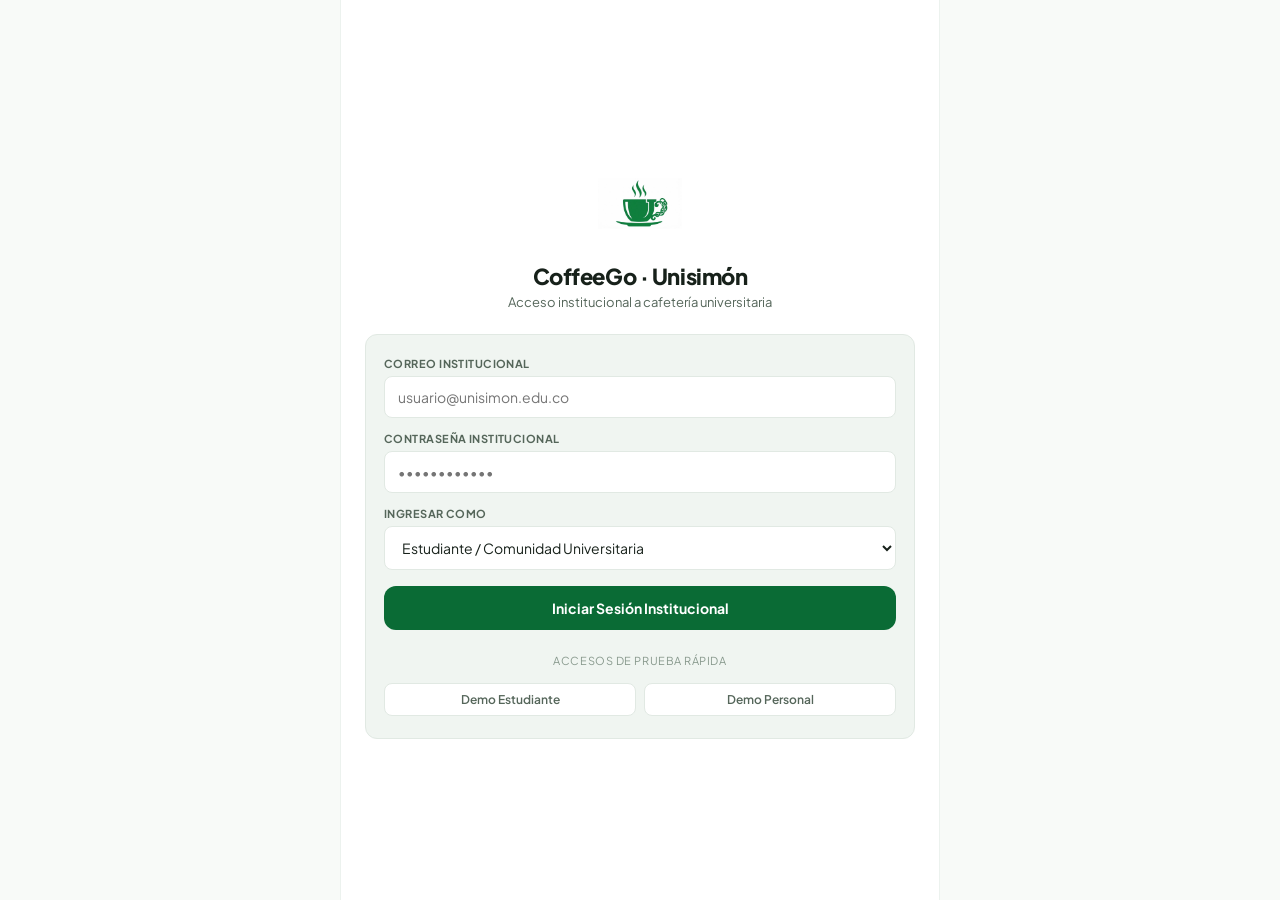
==== commit 8f67c2fd: "feat: restaurar modo oscuro cafe, toques verdes en claro, fotos colombianas, flujo nequi con comprob" ====
--- a/coffeego.html
+++ b/coffeego.html
@@ -11,20 +11,21 @@
   <link href="https://fonts.googleapis.com/css2?family=Plus+Jakarta+Sans:wght@400;500;600;700;800&display=swap" rel="stylesheet" />
   <script src="https://cdnjs.cloudflare.com/ajax/libs/qrcodejs/1.0.0/qrcode.min.js"></script>
   <style>
+    /* MODO CLARO CON TOQUES VERDES INSTITUCIONALES */
     :root {
-      --bg: #f9f8f6;
+      --bg: #f8faf8;
       --surface: #ffffff;
-      --surface-subtle: #f3efe9;
-      --border: #e6e0d8;
-      --border-subtle: #eeeae4;
-      --text: #1b1917;
-      --text-muted: #686259;
-      --text-faint: #9c9489;
+      --surface-subtle: #f0f5f1;
+      --border: #e1e9e3;
+      --border-subtle: #ecf2ee;
+      --text: #17211a;
+      --text-muted: #55665a;
+      --text-faint: #88998d;
       --primary: #0a6b35;
       --primary-hover: #075228;
       --accent: #0b7c3d;
-      --accent-light: #e8f5ed;
-      --badge-bg: #ece5dc;
+      --accent-light: #e6f4ec;
+      --badge-bg: #e5ede7;
       --success: #1e7e44;
       --success-bg: #eaf5ed;
       --warning: #b26500;
@@ -37,26 +38,27 @@
       --font: 'Plus Jakarta Sans', -apple-system, BlinkMacSystemFont, sans-serif;
     }
 
+    /* MODO OSCURO CAFÉ TOSTADO RESTAURADO */
     [data-theme="dark"] {
-      --bg: #111412;
-      --surface: #181d1a;
-      --surface-subtle: #202723;
-      --border: #2a352f;
-      --border-subtle: #232d27;
-      --text: #f1f5f2;
-      --text-muted: #95a39a;
-      --text-faint: #67756c;
+      --bg: #141210;
+      --surface: #1d1916;
+      --surface-subtle: #26211d;
+      --border: #332d27;
+      --border-subtle: #2a241f;
+      --text: #f3efe9;
+      --text-muted: #a69e94;
+      --text-faint: #6e675e;
       --primary: #2eb86b;
       --primary-hover: #3dd27e;
       --accent: #2eb86b;
-      --accent-light: #162a1e;
-      --badge-bg: #222b25;
-      --success: #4eb674;
-      --success-bg: #152b1b;
-      --warning: #df9120;
-      --warning-bg: #2d1f0d;
-      --danger: #e25a4c;
-      --danger-bg: #2e1613;
+      --accent-light: #25201b;
+      --badge-bg: #29241f;
+      --success: #52b174;
+      --success-bg: #162a1c;
+      --warning: #e09324;
+      --warning-bg: #2b2010;
+      --danger: #e05e50;
+      --danger-bg: #2a1614;
     }
 
     * { box-sizing: border-box; margin: 0; padding: 0; }
@@ -120,7 +122,6 @@
       height: 84px;
       object-fit: contain;
       margin-bottom: 12px;
-      filter: drop-shadow(0 2px 8px rgba(0,0,0,0.06));
     }
     .login-brand-card h1 {
       font-size: 22px;
@@ -183,8 +184,8 @@
       cursor: pointer;
     }
     .btn-demo:hover {
-      border-color: var(--text);
-      color: var(--text);
+      border-color: var(--primary);
+      color: var(--primary);
     }
 
     /* CABECERA APP */
@@ -267,7 +268,7 @@
       justify-content: center;
     }
 
-    /* FRANJA DE SESIÓN */
+    /* FRANJA DE SESIÓN & REPUTACIÓN */
     .user-strip {
       background: var(--surface-subtle);
       padding: 8px 18px;
@@ -313,6 +314,17 @@
       display: inline-flex;
       align-items: center;
       gap: 4px;
+    }
+
+    /* ALERTA DE SANCIÓN TEMPORAL */
+    .strike-alert-banner {
+      background: var(--danger-bg);
+      border-bottom: 1px solid var(--danger);
+      color: var(--danger);
+      padding: 8px 18px;
+      font-size: 12px;
+      font-weight: 600;
+      display: none;
     }
 
     /* BANNER DE ESPERA CONFIGURADA POR COCINA */
@@ -389,9 +401,9 @@
       gap: 6px;
     }
     .cat-tab.active {
-      background: var(--text);
-      color: var(--surface);
-      border-color: var(--text);
+      background: var(--primary);
+      color: #ffffff;
+      border-color: var(--primary);
     }
 
     /* PRODUCTOS */
@@ -425,8 +437,8 @@
     }
 
     .product-img-box {
-      width: 62px;
-      height: 62px;
+      width: 64px;
+      height: 64px;
       border-radius: var(--radius-sm);
       overflow: hidden;
       background: var(--surface-subtle);
@@ -620,19 +632,67 @@
       font-weight: normal;
     }
 
-    /* CAJA DE DETALLE NEQUI */
-    .nequi-payment-card {
+    /* NEQUI: TARJETA DE PAGO Y SUBIDA DE COMPROBANTE */
+    .nequi-box {
       background: var(--surface);
       border: 1px solid var(--border);
       border-radius: var(--radius-sm);
-      padding: 12px;
+      padding: 14px;
       margin-top: 10px;
     }
-    .nequi-detail-row {
-      display: flex;
-      justify-content: space-between;
+    .nequi-header {
+      display: flex;
+      align-items: center;
+      gap: 10px;
+      margin-bottom: 12px;
+      border-bottom: 1px dashed var(--border);
+      padding-bottom: 10px;
+    }
+    .nequi-qr-wrap {
+      display: flex;
+      align-items: center;
+      gap: 14px;
+      margin-bottom: 14px;
+    }
+    #nequi-static-qr {
+      background: #ffffff;
+      padding: 6px;
+      border-radius: var(--radius-sm);
+      border: 1px solid var(--border);
+    }
+    .nequi-info-text {
       font-size: 12px;
-      padding: 4px 0;
+      line-height: 1.6;
+    }
+
+    .step-box {
+      background: var(--surface-subtle);
+      border: 1px solid var(--border);
+      border-radius: var(--radius-sm);
+      padding: 10px 12px;
+      margin-bottom: 10px;
+    }
+    .step-box-title {
+      font-size: 12px;
+      font-weight: 700;
+      margin-bottom: 4px;
+      display: flex;
+      align-items: center;
+      gap: 6px;
+    }
+    .upload-proof-box {
+      display: none;
+      margin-top: 8px;
+    }
+    .proof-preview-img {
+      width: 100%;
+      max-height: 160px;
+      object-fit: contain;
+      border-radius: var(--radius-sm);
+      border: 1px solid var(--border);
+      margin-top: 8px;
+      background: var(--surface);
+      display: none;
     }
 
     .summary-box {
@@ -761,7 +821,7 @@
       color: var(--text-muted);
     }
 
-    /* AVISO PAGO PENDIENTE NEQUI */
+    /* AVISO DE PAGO PENDIENTE NEQUI */
     .nequi-pending-notice {
       background: var(--warning-bg);
       border: 1px solid var(--warning);
@@ -818,6 +878,7 @@
     .st-listo { background: var(--success-bg); color: var(--success); }
     .st-entregado { background: var(--surface-subtle); color: var(--text-faint); }
     .st-no_reclamado { background: var(--danger-bg); color: var(--danger); }
+    .st-sancionado { background: var(--danger-bg); color: var(--danger); }
 
     /* PANEL DE CAFETERÍA / KDS */
     .staff-stats {
@@ -846,7 +907,7 @@
       letter-spacing: 0.04em;
     }
 
-    /* PANEL CONFIGURADOR DE TIEMPO DE ESPERA POR EL PERSONAL */
+    /* CONFIGURADOR DE TIEMPO POR COCINA */
     .kitchen-timing-config {
       padding: 14px 18px;
       background: var(--surface);
@@ -906,14 +967,22 @@
       color: var(--danger);
     }
 
-    /* SECCIÓN DE NEQUI PENDIENTE DE VALIDACIÓN EN KDS */
-    .nequi-validation-banner {
-      background: var(--warning-bg);
-      border-left: 4px solid var(--warning);
-      padding: 10px 14px;
-      margin: 10px 18px;
-      border-radius: 0 var(--radius-sm) var(--radius-sm) 0;
-      font-size: 12px;
+    /* MINIATURA DE COMPROBANTE EN COCINA */
+    .proof-thumbnail-btn {
+      width: 50px;
+      height: 50px;
+      border-radius: var(--radius-sm);
+      border: 1px solid var(--border);
+      overflow: hidden;
+      cursor: pointer;
+      display: inline-block;
+      vertical-align: middle;
+      background: #000;
+    }
+    .proof-thumbnail-btn img {
+      width: 100%;
+      height: 100%;
+      object-fit: cover;
     }
 
     /* BARRA INFERIOR */
@@ -945,11 +1014,11 @@
       background: var(--accent-light);
     }
 
-    /* MODAL */
+    /* MODALES */
     .modal-backdrop {
       position: fixed;
       inset: 0;
-      background: rgba(0,0,0,0.5);
+      background: rgba(0,0,0,0.55);
       z-index: 100;
       display: none;
       align-items: flex-end;
@@ -1047,7 +1116,7 @@
 
   <!-- ==================== APLICACIÓN AUTENTICADA ==================== -->
   <div id="authenticated-app" style="display:none; flex-direction:column; min-height:100vh;">
-    <!-- CABECERA CON LOGO REAL UNISIMÓN -->
+    <!-- CABECERA -->
     <header class="header">
       <div class="brand">
         <img src="logo.jpg" alt="Logo CoffeeGo" class="brand-logo-img" />
@@ -1099,6 +1168,11 @@
       </button>
     </div>
 
+    <!-- BANNER DE SANCIÓN VIGENTE (SI EL ESTUDIANTE TIENE STRIKE ACTIVO) -->
+    <div class="strike-alert-banner" id="user-strike-banner">
+      <span id="strike-banner-text">Sanción activa: Pagos Nequi suspendidos</span>
+    </div>
+
     <!-- SEMÁFORO DE DEMANDA: TIEMPO FIJADO POR COCINA -->
     <div class="kitchen-status-banner" id="kitchen-banner">
       <div style="display:flex; align-items:center">
@@ -1148,7 +1222,7 @@
           <p class="section-subtitle">Revisa tus productos antes de enviar la orden</p>
 
           <div id="cart-active-order-warning" style="display:none; background:var(--warning-bg); border:1px solid var(--warning); padding:12px; border-radius:var(--radius-sm); margin-bottom:14px; font-size:12px; color:var(--text);">
-            <strong>Aviso de logística institucional:</strong> Tienes una orden activa en proceso. Por política de la cafetería, debes retirar tu pedido actual antes de enviar uno nuevo.
+            <strong>Aviso de logística:</strong> Tienes una orden activa en proceso. Debes retirar tu pedido anterior antes de solicitar uno nuevo.
           </div>
 
           <div id="cart-items-wrapper"></div>
@@ -1195,7 +1269,7 @@
               </select>
             </div>
 
-            <!-- FORMA DE PAGO: SOLO EFECTIVO Y NEQUI/DAVIPLATA -->
+            <!-- FORMA DE PAGO: SOLO EFECTIVO Y NEQUI -->
             <div class="cart-form-group">
               <label>Forma de pago</label>
               <div class="option-grid">
@@ -1204,42 +1278,69 @@
                   <small>Pagas al reclamar en barra</small>
                 </div>
                 <div class="radio-card" id="opt-pay-transfer" onclick="setPaymentMethod('transfer')">
-                  <span>Nequi / Daviplata</span>
-                  <small>Pago previo verificado</small>
+                  <span>Nequi</span>
+                  <small>Pago previo con comprobante</small>
                 </div>
               </div>
 
-              <!-- DETALLES OBLIGATORIOS PARA NEQUI -->
-              <div id="nequi-info-box" class="nequi-payment-card" style="display:none;">
-                <div style="font-weight:700; font-size:12px; color:var(--primary); margin-bottom:6px">DATOS OFICIALES PARA TRANSFERIR:</div>
-                <div class="nequi-detail-row">
-                  <span style="color:var(--text-muted)">Nequi / Daviplata:</span>
-                  <strong>314 555 8920</strong>
+              <!-- DETALLES Y FLUJO NEQUI -->
+              <div id="nequi-info-box" class="nequi-box" style="display:none;">
+                <div class="nequi-header">
+                  <div>
+                    <strong style="color:var(--primary); font-size:13px; display:block">PAGO DIRECTO POR NEQUI</strong>
+                    <span style="font-size:11px; color:var(--text-muted)">Escanea el QR o transfiere al número oficial</span>
+                  </div>
                 </div>
-                <div class="nequi-detail-row">
-                  <span style="color:var(--text-muted)">Titular:</span>
-                  <strong>Cafetería Central Unisimón</strong>
+
+                <div class="nequi-qr-wrap">
+                  <div id="nequi-static-qr"></div>
+                  <div class="nequi-info-text">
+                    <div>Número: <strong>314 555 8920</strong></div>
+                    <div>Titular: <strong>Cafetería Central Unisimón</strong></div>
+                    <div>Total exacto: <strong id="nequi-transfer-amount" style="color:var(--primary); font-size:14px">$0</strong></div>
+                  </div>
                 </div>
-                <div class="nequi-detail-row">
-                  <span style="color:var(--text-muted)">Valor exacto:</span>
-                  <strong id="nequi-transfer-amount" style="color:var(--primary); font-size:14px">$0</strong>
+
+                <!-- PASO 1: CONFIRMACIÓN DEL ENVÍO -->
+                <div class="step-box">
+                  <div class="step-box-title">
+                    <input type="checkbox" id="chk-nequi-sent" onchange="toggleNequiStep2(this.checked)" style="width:16px; height:16px; cursor:pointer;" />
+                    <label for="chk-nequi-sent" style="cursor:pointer; margin:0; text-transform:none; font-size:12px;">Paso 1: Ya envié el dinero desde mi app Nequi</label>
+                  </div>
                 </div>
-                <div style="margin-top:10px;">
-                  <label style="display:block; font-size:11px; font-weight:700; margin-bottom:4px; text-transform:uppercase;">
-                    Número de Comprobante / Referencia Nequi *
-                  </label>
-                  <div style="display:flex; gap:6px;">
-                    <input type="text" id="nequi-ref-input" class="input-clean" placeholder="Ej: M1928374" style="text-transform:uppercase" />
-                    <button type="button" class="btn-pill" onclick="generateDemoNequiRef()">Auto Ref</button>
+
+                <!-- PASO 2: ADJUNTAR CAPTURA Y REFERENCIA (DESBLOQUEABLE) -->
+                <div class="upload-proof-box" id="nequi-step2-box">
+                  <div class="step-box">
+                    <div class="step-box-title">Paso 2: Adjunta la captura de tu comprobante</div>
+                    <p style="font-size:11px; color:var(--text-muted); margin-bottom:8px">
+                      Sube la captura de pantalla de la transferencia o genera una de prueba:
+                    </p>
+
+                    <div style="display:flex; gap:6px; flex-wrap:wrap; margin-bottom:8px">
+                      <input type="file" id="nequi-proof-input" accept="image/*" style="display:none" onchange="handleProofFileSelected(event)" />
+                      <button type="button" class="btn-pill" onclick="document.getElementById('nequi-proof-input').click()">
+                        Subir Captura
+                      </button>
+                      <button type="button" class="btn-pill" onclick="generateSimulatedNequiProof()">
+                        Simular Captura Nequi
+                      </button>
+                    </div>
+
+                    <img id="nequi-proof-preview" class="proof-preview-img" alt="Vista previa comprobante" />
+
+                    <div style="margin-top:10px">
+                      <label style="font-size:11px; font-weight:700; display:block; margin-bottom:4px; text-transform:uppercase;">
+                        Número de Aprobación / Referencia Nequi
+                      </label>
+                      <input type="text" id="nequi-ref-input" class="input-clean" placeholder="Ej: M1928374" style="text-transform:uppercase" />
+                    </div>
                   </div>
-                  <p style="font-size:11px; color:var(--text-muted); margin-top:6px;">
-                    * Cocina iniciará la preparación únicamente después de que el personal verifique este comprobante.
-                  </p>
                 </div>
               </div>
 
               <p style="font-size:11px; color:var(--text-muted); margin-top:6px" id="payment-policy-note">
-                * Para pago en efectivo: Cuentas con 15 minutos para reclamar tu orden una vez lista.
+                * Cuentas con 15 minutos para retirar en barra una vez la cocina marque tu pedido como listo.
               </p>
             </div>
 
@@ -1274,13 +1375,14 @@
             <div id="tk-status-badge"></div>
           </div>
 
-          <!-- AVISO CUANDO ESTÁ PENDIENTE DE VALIDACIÓN NEQUI -->
+          <!-- AVISO PAGO PENDIENTE NEQUI -->
           <div class="nequi-pending-notice" id="tk-nequi-notice" style="display:none">
-            <strong>Pago Nequi enviado a verificación:</strong>
+            <strong>Comprobante Nequi enviado a verificación:</strong>
             <div style="margin-top:4px">
               Referencia: <strong id="tk-nequi-ref-val">--</strong><br>
-              El personal de cocina está confirmando la transferencia en su sistema. En cuanto sea aprobada, iniciará la preparación de tus productos.
+              El personal de cocina está validando tu captura y la recepción del dinero. Tan pronto lo verifiquen, iniciará la preparación.
             </div>
+            <div id="tk-proof-img-holder" style="margin-top:8px"></div>
           </div>
 
           <!-- TIMER DE 15 MIN PARA RETIRO -->
@@ -1346,7 +1448,7 @@
           <div class="ktc-header">
             <div>
               <strong style="font-size:13px; display:block">Tiempo de Espera Estimado</strong>
-              <span style="font-size:11px; color:var(--text-muted)">Configura los minutos que ven los estudiantes en su app</span>
+              <span style="font-size:11px; color:var(--text-muted)">Configura los minutos que ven los estudiantes</span>
             </div>
             <span class="mini-badge" style="background:var(--accent-light); color:var(--primary); font-size:12px; font-weight:800;" id="staff-current-wait-badge">~15 min</span>
           </div>
@@ -1507,19 +1609,72 @@
   </div>
 </div>
 
+<!-- ==================== MODAL: VISOR DE COMPROBANTE NEQUI ==================== -->
+<div class="modal-backdrop" id="modal-proof-viewer" onclick="closeModalOnBackdrop(event, 'modal-proof-viewer')">
+  <div class="modal-sheet" style="text-align:center;">
+    <div class="modal-handle"></div>
+    <h3 style="font-size:16px; font-weight:800; margin-bottom:4px">Comprobante de Transferencia Nequi</h3>
+    <p style="font-size:12px; color:var(--text-muted); margin-bottom:12px" id="modal-viewer-info">Verificación de comanda</p>
+    <div style="background:#000; padding:10px; border-radius:var(--radius-sm); display:inline-block; max-width:100%;">
+      <img id="modal-viewer-img" src="" alt="Comprobante completo" style="max-width:100%; max-height:50vh; object-fit:contain;" />
+    </div>
+    <button class="btn-secondary-action" style="margin-top:14px;" onclick="document.getElementById('modal-proof-viewer').classList.remove('open')">Cerrar Visor</button>
+  </div>
+</div>
+
+<!-- ==================== MODAL: SANCIONAR / APLICAR STRIKE (PERSONAL) ==================== -->
+<div class="modal-backdrop" id="modal-strike" onclick="closeModalOnBackdrop(event, 'modal-strike')">
+  <div class="modal-sheet">
+    <div class="modal-handle"></div>
+    <h3 style="font-size:16px; font-weight:800; color:var(--danger); margin-bottom:4px">Sancionar Estudiante por Comprobante Falso u Obsceno</h3>
+    <p style="font-size:12px; color:var(--text-muted); margin-bottom:14px" id="modal-strike-target">Orden: --</p>
+
+    <div class="cart-form-group" style="margin-top:0">
+      <label>Motivo de la Sanción</label>
+      <select id="strike-reason-select" class="input-clean">
+        <option value="Comprobante falso o editado">Comprobante falso o adulterado</option>
+        <option value="Imagen obscena o contenido inapropiado">Imagen obscena o contenido inapropiado</option>
+        <option value="Dinero no recibido en cuenta Nequi">Dinero no recibido en la cuenta Nequi</option>
+        <option value="Incumplimiento reiterado en reclamo de pedido">Incumplimiento en reclamo de pedido</option>
+      </select>
+    </div>
+
+    <div class="cart-form-group">
+      <label>Duración de la Sanción Temporal</label>
+      <select id="strike-duration-select" class="input-clean">
+        <option value="12h">12 Horas (Falta leve / Aclaración)</option>
+        <option value="24h">24 Horas (1 Día de suspensión)</option>
+        <option value="3d">3 Días (Reincidencia)</option>
+        <option value="7d">7 Días (1 Semana de bloqueo Nequi)</option>
+        <option value="14d">14 Días (2 Semanas - Máxima sanción)</option>
+      </select>
+      <p style="font-size:11px; color:var(--text-muted); margin-top:6px;">
+        * Durante la sanción, el estudiante perderá fiabilidad institucional y tendrá bloqueado el pago con Nequi.
+      </p>
+    </div>
+
+    <button class="btn-action" style="background:var(--danger); color:#fff; margin-top:16px;" onclick="confirmApplyStrike()">
+      Aplicar Sanción y Cancelar Pedido
+    </button>
+    <button class="btn-secondary-action" onclick="document.getElementById('modal-strike').classList.remove('open')">
+      Cancelar
+    </button>
+  </div>
+</div>
+
 <!-- TOAST -->
 <div id="toast"></div>
 
 <script>
 /* ==========================================================
-   PRODUCTOS CON FOTOS REALES (CERO EMOJIS)
+   PRODUCTOS CON CORRELACIÓN REAL DE CAFETERÍA COLOMBIANA
 ========================================================== */
 const DEFAULT_PRODUCTS = [
   {
     id: 1,
     image: 'https://images.unsplash.com/photo-1514432324607-a09d9b4aefdd?auto=format&fit=crop&w=300&q=80',
     name: 'Tinto Campesino',
-    desc: 'Café negro colombiano recién colado con toque de panela.',
+    desc: 'Café negro colombiano recién colado en taza, con toque de panela.',
     price: 1800,
     cat: 'Bebidas calientes',
     available: true
@@ -1528,16 +1683,16 @@
     id: 2,
     image: 'https://images.unsplash.com/photo-1534778101976-62847782c213?auto=format&fit=crop&w=300&q=80',
     name: 'Café con Leche',
-    desc: 'Espresso suave con leche cremada y temperatura ideal.',
+    desc: 'Espresso suave con leche entera o cremada caliente.',
     price: 2500,
     cat: 'Bebidas calientes',
     available: true
   },
   {
     id: 3,
-    image: 'https://images.unsplash.com/photo-1576092768241-dec231879fc3?auto=format&fit=crop&w=300&q=80',
+    image: 'https://images.unsplash.com/photo-1597481499750-3e6b22637e12?auto=format&fit=crop&w=300&q=80',
     name: 'Aromática de Frutas',
-    desc: 'Infusión natural de yerbabuena, manzana fresca y canela.',
+    desc: 'Infusión caliente en vaso de cristal con yerbabuena, manzana y canela.',
     price: 1500,
     cat: 'Bebidas calientes',
     available: true
@@ -1546,7 +1701,7 @@
     id: 4,
     image: 'https://images.unsplash.com/photo-1572442388796-11668a67e53d?auto=format&fit=crop&w=300&q=80',
     name: 'Capuchino Vainilla',
-    desc: 'Espresso doble, espuma de leche vaporizada y canela molida.',
+    desc: 'Espresso doble con espuma densa de leche vaporizada y canela en polvo.',
     price: 3800,
     cat: 'Bebidas calientes',
     available: true
@@ -1555,7 +1710,7 @@
     id: 5,
     image: 'https://images.unsplash.com/photo-1542990253-0d0f5be5f0ed?auto=format&fit=crop&w=300&q=80',
     name: 'Chocolate Caliente',
-    desc: 'Cacao colombiano tradicional batido con leche o agua.',
+    desc: 'Taza de chocolate de cacao colombiano tradicional bien caliente.',
     price: 2800,
     cat: 'Bebidas calientes',
     available: true
@@ -1564,7 +1719,7 @@
     id: 6,
     image: 'https://images.unsplash.com/photo-1621506289937-a8e4df240d0b?auto=format&fit=crop&w=300&q=80',
     name: 'Jugo de Lulo Natural',
-    desc: 'Preparado al instante con pulpa natural de lulo.',
+    desc: 'Vaso de jugo natural de pulpa de lulo servido bien frío con hielo.',
     price: 2500,
     cat: 'Bebidas frías',
     available: true
@@ -1573,16 +1728,16 @@
     id: 7,
     image: 'https://images.unsplash.com/photo-1613478223719-2ab802602423?auto=format&fit=crop&w=300&q=80',
     name: 'Jugo de Maracuyá',
-    desc: 'Maracuyá fresco, balanceado y servido bien frío con hielo.',
+    desc: 'Maracuyá fresco, dulce y refrescante con hielo triturado.',
     price: 2500,
     cat: 'Bebidas frías',
     available: true
   },
   {
     id: 8,
-    image: 'https://images.unsplash.com/photo-1556881286-fc6915169721?auto=format&fit=crop&w=300&q=80',
+    image: 'https://images.unsplash.com/photo-1546173159-315724a31696?auto=format&fit=crop&w=300&q=80',
     name: 'Limonada de Coco',
-    desc: 'Bebida insignia con crema de coco natural y zumo de limón.',
+    desc: 'Cremosa y fría, elaborada con crema de coco natural y limón fresco.',
     price: 3500,
     cat: 'Bebidas frías',
     available: true
@@ -1591,7 +1746,7 @@
     id: 9,
     image: 'https://images.unsplash.com/photo-1550583724-b2692b85b150?auto=format&fit=crop&w=300&q=80',
     name: 'Avena Fría con Canela',
-    desc: 'Avena cremosa, leche fresca y canela aromatizada.',
+    desc: 'Avena cremosa batida con leche y un toque de canela aromática.',
     price: 2200,
     cat: 'Bebidas frías',
     available: true
@@ -1600,7 +1755,7 @@
     id: 10,
     image: 'https://images.unsplash.com/photo-1546069901-ba9599a7e63c?auto=format&fit=crop&w=300&q=80',
     name: 'Almuerzo Ejecutivo del Día',
-    desc: 'Sopa casera, arroz, proteína a la plancha, tajadas y jugo natural.',
+    desc: 'Plato completo con arroz, proteína a la plancha, ensalada fresca y jugo.',
     price: 9500,
     cat: 'Almuerzos',
     available: true
@@ -1609,16 +1764,16 @@
     id: 11,
     image: 'https://images.unsplash.com/photo-1512621776951-a57141f2eefd?auto=format&fit=crop&w=300&q=80',
     name: 'Bowl de Pollo y Ensalada',
-    desc: 'Pechuga desmechada con vegetales frescos, maíz y vinagreta.',
+    desc: 'Pechuga desmechada con lechuga, maíz tierno, tomates cherry y aderezo.',
     price: 8000,
     cat: 'Almuerzos',
     available: true
   },
   {
     id: 12,
-    image: 'https://images.unsplash.com/photo-1585937421612-70a008356fbe?auto=format&fit=crop&w=300&q=80',
+    image: 'https://images.unsplash.com/photo-1547496502-affa22d38842?auto=format&fit=crop&w=300&q=80',
     name: 'Cazuela de Frijoles',
-    desc: 'Frijoles rojos con plátano maduro, arroz blanco y arepa.',
+    desc: 'Cazuela casera de frijoles rojos con plátano maduro y arroz.',
     price: 8500,
     cat: 'Almuerzos',
     available: false
@@ -1627,16 +1782,16 @@
     id: 13,
     image: 'https://images.unsplash.com/photo-1628106235474-0f2c418ce1c9?auto=format&fit=crop&w=300&q=80',
     name: 'Empanadas de Carne o Pollo (x2)',
-    desc: 'Crujientes con masa de maíz y ají casero.',
+    desc: 'Empanadas doradas y crocantes de maíz colombiano con ají picante.',
     price: 3500,
     cat: 'Snacks',
     available: true
   },
   {
     id: 14,
-    image: 'https://images.unsplash.com/photo-1509440159596-0249088772ff?auto=format&fit=crop&w=300&q=80',
+    image: 'https://images.unsplash.com/photo-1586444248902-2f64eddc13df?auto=format&fit=crop&w=300&q=80',
     name: 'Pan de Bono Caliente',
-    desc: 'Horneado cada 30 minutos, con queso costeño artesanal.',
+    desc: 'Pandebono recién horneado con queso costeño y almidón de yuca.',
     price: 2000,
     cat: 'Snacks',
     available: true
@@ -1645,7 +1800,7 @@
     id: 15,
     image: 'https://images.unsplash.com/photo-1589367920969-ab8e050bbb04?auto=format&fit=crop&w=300&q=80',
     name: 'Buñuelo Tradicional',
-    desc: 'Dorado por fuera, esponjoso y suave en el interior.',
+    desc: 'Buñuelo redondo, crocante por fuera y suave esponjoso por dentro.',
     price: 1600,
     cat: 'Snacks',
     available: true
@@ -1654,7 +1809,7 @@
     id: 16,
     image: 'https://images.unsplash.com/photo-1565299585323-38d6b0865b47?auto=format&fit=crop&w=300&q=80',
     name: 'Arepa de Choclo con Queso',
-    desc: 'Arepa dulce de maíz tierno con mantequilla y queso fundido.',
+    desc: 'Arepa dulce de maíz tierno asada con mantequilla y queso derretido.',
     price: 3200,
     cat: 'Snacks',
     available: true
@@ -1663,7 +1818,7 @@
     id: 17,
     image: 'https://images.unsplash.com/photo-1606313564200-e75d5e30476c?auto=format&fit=crop&w=300&q=80',
     name: 'Brownie Artesanal',
-    desc: 'Porción melcochuda de chocolate semiamargo con nueces.',
+    desc: 'Porción melcochuda de brownie de chocolate semiamargo con nueces.',
     price: 3500,
     cat: 'Postres',
     available: true
@@ -1672,7 +1827,7 @@
     id: 18,
     image: 'https://images.unsplash.com/photo-1578985545062-69928b1d9587?auto=format&fit=crop&w=300&q=80',
     name: 'Postre de Tres Leches',
-    desc: 'Bizcocho bañado en mezcla de tres leches y canela suave.',
+    desc: 'Torta húmeda tradicional bañada en salsa de tres leches.',
     price: 3800,
     cat: 'Postres',
     available: true
@@ -1680,13 +1835,15 @@
 ];
 
 /* ==========================================================
-   ESTADO GLOBAL Y CONFIGURACIÓN LOGÍSTICA
+   ESTADO GLOBAL Y LOGÍSTICA
 ========================================================== */
 let currentUser = JSON.parse(localStorage.getItem('cg_session') || 'null');
 let userStrikes = parseInt(localStorage.getItem('cg_strikes') || '0');
+let userStrikeUntil = parseInt(localStorage.getItem('cg_strike_until') || '0');
+let userStrikeReason = localStorage.getItem('cg_strike_reason') || '';
 let kitchenPaused = localStorage.getItem('cg_kitchen_paused') === 'true';
 
-// Tiempo configurado por el personal de cocina: número fijo en minutos o 'auto'
+// Tiempo configurado por el personal de cocina: número fijo o 'auto'
 let kitchenWaitSetting = localStorage.getItem('cg_kitchen_wait_setting') || '15';
 
 let products = DEFAULT_PRODUCTS;
@@ -1702,6 +1859,7 @@
     pickupTime: 'Lo antes posible',
     paymentMethod: 'Efectivo en caja',
     nequiRef: '',
+    proofImage: '',
     items: [
       { name: 'Café con Leche', qty: 1, price: 2500, details: 'Regular · Entera' },
       { name: 'Pan de Bono Caliente', qty: 2, price: 2000, details: '' }
@@ -1719,6 +1877,10 @@
 let orderType = 'takeaway';
 let paymentMethod = 'cash'; // 'cash' | 'transfer'
 
+// Estado del comprobante Nequi subido en carrito
+let currentUploadedProofDataUrl = '';
+let targetStrikeOrderId = null;
+
 // Modal producto
 let modalProduct = null;
 let modalQty = 1;
@@ -1784,6 +1946,7 @@
   document.getElementById('display-user-name').textContent = user.name;
   document.getElementById('display-user-sub').textContent = user.role === 'staff' ? 'Personal Cafetería' : 'Cód. ' + user.code;
 
+  checkStrikeActiveStatus();
   renderReputationBadge();
   updateRoleUI();
   updateKitchenWaitUI();
@@ -1791,6 +1954,7 @@
   renderCart();
   renderOrders();
   updateCartBadge();
+  renderStaticNequiQR();
 
   if (currentRole === 'staff') {
     switchView('staff');
@@ -1829,17 +1993,56 @@
 }
 
 /* ==========================================================
+   CONTROL DE SANCIONES / STRIKES TEMPORALES
+========================================================== */
+function checkStrikeActiveStatus() {
+  const now = Date.now();
+  const banner = document.getElementById('user-strike-banner');
+  const bannerText = document.getElementById('strike-banner-text');
+
+  if (userStrikeUntil > now) {
+    const diffMs = userStrikeUntil - now;
+    const diffHours = Math.ceil(diffMs / (1000 * 60 * 60));
+    const diffDays = Math.ceil(diffMs / (1000 * 60 * 60 * 24));
+    const durationStr = diffHours <= 24 ? `${diffHours} horas` : `${diffDays} días`;
+
+    banner.style.display = 'block';
+    bannerText.textContent = `Sanción activa por ${durationStr} (${userStrikeReason || 'Falta disciplinaria'}). Pagos Nequi suspendidos.`;
+  } else {
+    banner.style.display = 'none';
+  }
+}
+
+function renderReputationBadge() {
+  const repEl = document.getElementById('display-reputation');
+  const now = Date.now();
+  const isSanctioned = userStrikeUntil > now;
+
+  if (isSanctioned) {
+    repEl.className = 'reputation-badge danger';
+    repEl.textContent = `Sancionado (${userStrikes} Faltas)`;
+  } else if (userStrikes === 0) {
+    repEl.className = 'reputation-badge';
+    repEl.textContent = 'Fiabilidad 100% · 0 Faltas';
+  } else if (userStrikes === 1) {
+    repEl.className = 'reputation-badge warning';
+    repEl.textContent = '1 Falta (Historial registrado)';
+  } else {
+    repEl.className = 'reputation-badge danger';
+    repEl.textContent = `${userStrikes} Faltas`;
+  }
+}
+
+/* ==========================================================
    CONFIGURACIÓN DINÁMICA DEL TIEMPO DE ESPERA POR COCINA
 ========================================================== */
 function calculateEffectiveWaitTime() {
   const activeOrdersCount = orders.filter(o => o.status === 'recibido' || o.status === 'preparando' || o.status === 'pendiente_pago').length;
 
   if (kitchenWaitSetting === 'auto') {
-    // Cálculo automático: 8 min base + 3 min por cada pedido activo
     const calc = Math.max(8, 8 + activeOrdersCount * 3);
     return { mins: calc, isAuto: true, count: activeOrdersCount };
   } else {
-    // Valor fijado manualmente por el personal de cocina
     const fixedMins = parseInt(kitchenWaitSetting) || 15;
     return { mins: fixedMins, isAuto: false, count: activeOrdersCount };
   }
@@ -1875,7 +2078,6 @@
     staffWaitBadge.textContent = waitInfo.isAuto ? `Auto (~${waitInfo.mins} min)` : `Fijado: ~${waitInfo.mins} min`;
   }
 
-  // Actualizar chips de selección en staff
   document.querySelectorAll('.ktc-chip').forEach(chip => {
     const chipText = chip.textContent.trim();
     if (kitchenWaitSetting === 'auto' && chip.id === 'btn-calc-auto') {
@@ -1929,30 +2131,6 @@
     showToast('Recepción de pedidos reanudada');
   }
   updateKitchenWaitUI();
-}
-
-/* ==========================================================
-   REPUTACIÓN Y STRIKES
-========================================================== */
-function renderReputationBadge() {
-  const repEl = document.getElementById('display-reputation');
-  if (userStrikes === 0) {
-    repEl.className = 'reputation-badge';
-    repEl.textContent = 'Fiabilidad 100% · 0 Faltas';
-  } else if (userStrikes === 1) {
-    repEl.className = 'reputation-badge warning';
-    repEl.textContent = '1 Falta (Aviso de retiro)';
-  } else {
-    repEl.className = 'reputation-badge danger';
-    repEl.textContent = `${userStrikes} Faltas (Efectivo restringido)`;
-  }
-}
-
-function addStrikeToUser(reason) {
-  userStrikes++;
-  localStorage.setItem('cg_strikes', userStrikes);
-  renderReputationBadge();
-  showToast('Sanción registrada: ' + reason);
 }
 
 /* ==========================================================
@@ -2129,8 +2307,22 @@
 }
 
 /* ==========================================================
-   CARRITO Y CHECKOUT
+   CARRITO Y FLUJO NEQUI CON COMPROBANTE
 ========================================================== */
+function renderStaticNequiQR() {
+  const container = document.getElementById('nequi-static-qr');
+  if (!container || container.innerHTML) return;
+  try {
+    new QRCode(container, {
+      text: 'nequi://pay?phone=3145558920&name=CafeteriaUnisimon',
+      width: 76,
+      height: 76,
+      colorDark: '#0a6b35',
+      colorLight: '#ffffff'
+    });
+  } catch (e) {}
+}
+
 function renderCart() {
   const wrapper = document.getElementById('cart-items-wrapper');
   const empty = document.getElementById('cart-empty-message');
@@ -2151,6 +2343,20 @@
 
   empty.style.display = 'none';
   checkout.style.display = 'block';
+
+  // Verificar si tiene sanción activa para Nequi
+  const now = Date.now();
+  const isSanctioned = userStrikeUntil > now;
+  const nequiOptionCard = document.getElementById('opt-pay-transfer');
+
+  if (isSanctioned) {
+    nequiOptionCard.style.opacity = '0.4';
+    nequiOptionCard.style.pointerEvents = 'none';
+    if (paymentMethod === 'transfer') setPaymentMethod('cash');
+  } else {
+    nequiOptionCard.style.opacity = '1';
+    nequiOptionCard.style.pointerEvents = 'auto';
+  }
 
   if (hasActiveOrder) {
     warning.style.display = 'block';
@@ -2165,16 +2371,6 @@
     warning.style.display = 'none';
     confirmBtn.disabled = false;
     confirmBtn.textContent = 'Confirmar y Generar Código QR';
-  }
-
-  // Restricción de efectivo por strikes
-  if (userStrikes >= 2) {
-    document.getElementById('opt-pay-cash').style.opacity = '0.4';
-    document.getElementById('opt-pay-cash').style.pointerEvents = 'none';
-    if (paymentMethod === 'cash') setPaymentMethod('transfer');
-  } else {
-    document.getElementById('opt-pay-cash').style.opacity = '1';
-    document.getElementById('opt-pay-cash').style.pointerEvents = 'auto';
   }
 
   let subtotal = 0;
@@ -2256,17 +2452,107 @@
 
   if (method === 'transfer') {
     nequiBox.style.display = 'block';
-    policyNote.textContent = '* Para pagos con Nequi: Cocina iniciará la preparación cuando el personal valide tu transferencia.';
+    policyNote.textContent = '* Para pagos con Nequi: Cocina iniciará la preparación cuando el personal valide la captura de tu transferencia.';
   } else {
     nequiBox.style.display = 'none';
     policyNote.textContent = '* Para pago en efectivo: Cuentas con 15 minutos para reclamar tu orden una vez lista en barra.';
   }
 }
 
-function generateDemoNequiRef() {
+function toggleNequiStep2(isChecked) {
+  const step2Box = document.getElementById('nequi-step2-box');
+  step2Box.style.display = isChecked ? 'block' : 'none';
+  if (!isChecked) {
+    currentUploadedProofDataUrl = '';
+    const prev = document.getElementById('nequi-proof-preview');
+    prev.style.display = 'none';
+    prev.src = '';
+  }
+}
+
+function handleProofFileSelected(event) {
+  const file = event.target.files[0];
+  if (!file) return;
+
+  const reader = new FileReader();
+  reader.onload = function(e) {
+    currentUploadedProofDataUrl = e.target.result;
+    const preview = document.getElementById('nequi-proof-preview');
+    preview.src = currentUploadedProofDataUrl;
+    preview.style.display = 'block';
+    showToast('Captura de transferencia cargada con éxito');
+  };
+  reader.readAsDataURL(file);
+}
+
+function generateSimulatedNequiProof() {
+  const total = cart.reduce((acc, i) => acc + i.price * i.qty, 0);
   const ref = 'M' + Math.floor(1000000 + Math.random() * 9000000);
+  const dateStr = new Date().toLocaleString('es-CO');
+
+  const canvas = document.createElement('canvas');
+  canvas.width = 360;
+  canvas.height = 480;
+  const ctx = canvas.getContext('2d');
+
+  // Fondo Nequi morado/oscuro característico
+  ctx.fillStyle = '#200020';
+  ctx.fillRect(0, 0, canvas.width, canvas.height);
+
+  // Tarjeta de comprobante
+  ctx.fillStyle = '#ffffff';
+  ctx.roundRect ? ctx.roundRect(16, 20, 328, 440, 16) : ctx.fillRect(16, 20, 328, 440);
+  ctx.fill();
+
+  // Encabezado
+  ctx.fillStyle = '#200020';
+  ctx.font = 'bold 20px sans-serif';
+  ctx.fillText('¡Envío exitoso!', 36, 60);
+
+  ctx.fillStyle = '#6b7280';
+  ctx.font = '12px sans-serif';
+  ctx.fillText(dateStr, 36, 80);
+
+  // Línea
+  ctx.strokeStyle = '#e5e7eb';
+  ctx.lineWidth = 1;
+  ctx.beginPath();
+  ctx.moveTo(36, 95);
+  ctx.lineTo(324, 95);
+  ctx.stroke();
+
+  // Valor
+  ctx.fillStyle = '#111827';
+  ctx.font = 'bold 28px sans-serif';
+  ctx.fillText(fmtCOP(total), 36, 140);
+
+  ctx.fillStyle = '#4b5563';
+  ctx.font = '13px sans-serif';
+  ctx.fillText('Para: Cafetería Central Unisimón', 36, 175);
+  ctx.fillText('Número: 314 555 8920', 36, 198);
+  ctx.fillText('Desde: ' + (currentUser ? currentUser.name : 'Estudiante'), 36, 221);
+
+  // Recuadro de referencia
+  ctx.fillStyle = '#f3f4f6';
+  ctx.fillRect(36, 250, 288, 54);
+  ctx.fillStyle = '#6b7280';
+  ctx.font = '11px sans-serif';
+  ctx.fillText('NÚMERO DE APROBACIÓN / REF', 46, 270);
+  ctx.fillStyle = '#200020';
+  ctx.font = 'bold 16px monospace';
+  ctx.fillText(ref, 46, 292);
+
+  ctx.fillStyle = '#059669';
+  ctx.font = 'bold 12px sans-serif';
+  ctx.fillText('Transferencia bancaria completada', 36, 340);
+
+  currentUploadedProofDataUrl = canvas.toDataURL('image/jpeg');
+  const preview = document.getElementById('nequi-proof-preview');
+  preview.src = currentUploadedProofDataUrl;
+  preview.style.display = 'block';
+
   document.getElementById('nequi-ref-input').value = ref;
-  showToast('Referencia generada: ' + ref);
+  showToast('Captura Nequi simulada generada: ' + ref);
 }
 
 function confirmOrder() {
@@ -2285,15 +2571,22 @@
 
   let nequiRef = '';
   let initialStatus = 'recibido';
+  let proofImage = '';
 
   if (paymentMethod === 'transfer') {
-    nequiRef = document.getElementById('nequi-ref-input').value.trim().toUpperCase();
-    if (!nequiRef) {
-      showToast('Por favor ingresa el número de comprobante o referencia de Nequi');
-      document.getElementById('nequi-ref-input').focus();
+    const chkSent = document.getElementById('chk-nequi-sent').checked;
+    if (!chkSent) {
+      showToast('Debes marcar el Paso 1: Ya envié el dinero en Nequi');
       return;
     }
-    // Si es Nequi, el estado inicial es PENDIENTE DE PAGO hasta que cocina valide el comprobante
+
+    if (!currentUploadedProofDataUrl) {
+      showToast('Por favor adjunta la captura del comprobante de transferencia');
+      return;
+    }
+
+    nequiRef = document.getElementById('nequi-ref-input').value.trim().toUpperCase() || ('REF-' + Math.floor(100000 + Math.random() * 900000));
+    proofImage = currentUploadedProofDataUrl;
     initialStatus = 'pendiente_pago';
   }
 
@@ -2301,11 +2594,6 @@
   const id = 'CGO-' + String(orderNum).padStart(4, '0');
   const table = orderType === 'dinein' ? (document.getElementById('table-number-input').value.trim() || 'En mesa') : '';
   const pickupTime = document.getElementById('cart-pickup-time').value;
-
-  const payNames = {
-    cash: 'Efectivo en caja',
-    transfer: 'Nequi / Daviplata'
-  };
 
   const newOrder = {
     id,
@@ -2314,8 +2602,9 @@
     orderType,
     tableNumber: table,
     pickupTime,
-    paymentMethod: payNames[paymentMethod],
+    paymentMethod: paymentMethod === 'transfer' ? 'Nequi' : 'Efectivo en caja',
     nequiRef,
+    proofImage,
     items: [...cart],
     total: cart.reduce((acc, i) => acc + i.price * i.qty, 0),
     status: initialStatus,
@@ -2327,7 +2616,14 @@
   orders.unshift(newOrder);
   localStorage.setItem('cg_orders', JSON.stringify(orders));
 
+  // Reset del carrito
   cart = [];
+  currentUploadedProofDataUrl = '';
+  document.getElementById('chk-nequi-sent').checked = false;
+  document.getElementById('nequi-step2-box').style.display = 'none';
+  document.getElementById('nequi-proof-preview').style.display = 'none';
+  document.getElementById('nequi-ref-input').value = '';
+
   saveCart();
   updateCartBadge();
   renderCart();
@@ -2337,14 +2633,14 @@
   switchView('ticket');
 
   if (initialStatus === 'pendiente_pago') {
-    showToast('Orden enviada. En espera de verificación de pago Nequi.');
+    showToast('Orden enviada con comprobante. Cocina verificará la transferencia.');
   } else {
     showToast('Orden ' + id + ' enviada a cocina');
   }
 }
 
 /* ==========================================================
-   TICKET Y RECIBO CON TIMER
+   TICKET Y RECIBO
 ========================================================== */
 function showTicket(order) {
   document.getElementById('tk-code').textContent = order.id;
@@ -2369,23 +2665,31 @@
   const timerTitle = document.getElementById('pt-timer-title');
   const timerVal = document.getElementById('pt-timer-val');
   const timerDesc = document.getElementById('pt-timer-desc');
+  const proofHolder = document.getElementById('tk-proof-img-holder');
 
   if (activeTimerInterval) clearInterval(activeTimerInterval);
 
-  // Estados visuales del ticket
   if (order.status === 'pendiente_pago') {
     sb.className = 'order-status-badge st-pendiente_pago';
-    sb.textContent = 'PENDIENTE DE PAGO';
+    sb.textContent = 'POR VALIDAR NEQUI';
     nequiNotice.style.display = 'block';
     document.getElementById('tk-nequi-ref-val').textContent = order.nequiRef || 'Pendiente';
     timerBox.style.display = 'none';
+
+    if (order.proofImage) {
+      proofHolder.innerHTML = `
+        <div style="font-size:11px; margin-top:6px; color:var(--text-muted)">Captura adjunta enviada:</div>
+        <img src="${order.proofImage}" alt="Comprobante" style="max-height:90px; border-radius:4px; border:1px solid var(--border); margin-top:4px;" />
+      `;
+    } else {
+      proofHolder.innerHTML = '';
+    }
   } else {
     nequiNotice.style.display = 'none';
     sb.className = 'order-status-badge st-' + order.status;
-    sb.textContent = order.status === 'no_reclamado' ? 'NO RECLAMADO' : order.status.toUpperCase();
-  }
-
-  // Temporizador de 15 min al estar listo
+    sb.textContent = order.status === 'no_reclamado' ? 'NO RECLAMADO' : (order.status === 'sancionado' ? 'SANCIONADO' : order.status.toUpperCase());
+  }
+
   if (order.status === 'listo' && order.expiresAt) {
     timerBox.style.display = 'block';
     timerBox.className = 'pickup-timer-box';
@@ -2409,12 +2713,12 @@
 
     updateCountdown();
     activeTimerInterval = setInterval(updateCountdown, 1000);
-  } else if (order.status === 'no_reclamado') {
+  } else if (order.status === 'no_reclamado' || order.status === 'sancionado') {
     timerBox.style.display = 'block';
     timerBox.className = 'pickup-timer-box expired';
-    timerTitle.textContent = 'Orden no reclamada';
-    timerVal.textContent = 'VENCIDA';
-    timerDesc.textContent = 'Este pedido no se reclamó en la barra y generó un registro de incumplimiento.';
+    timerTitle.textContent = 'Orden anulada o vencida';
+    timerVal.textContent = order.status === 'sancionado' ? 'SANCIONADA' : 'VENCIDA';
+    timerDesc.textContent = 'Este pedido no se procesó por sanción o abandono de la orden.';
   } else if (order.status !== 'pendiente_pago') {
     timerBox.style.display = 'none';
   }
@@ -2460,7 +2764,8 @@
     preparando: 'En preparación en cocina',
     listo: 'Listo para reclamar en barra',
     entregado: 'Entregado',
-    no_reclamado: 'No reclamado / Vencido'
+    no_reclamado: 'No reclamado / Vencido',
+    sancionado: 'Anulado por sanción'
   };
 
   container.innerHTML = orders.map(o => `
@@ -2492,7 +2797,7 @@
    PANEL DE CAFETERÍA (STAFF / COCINA)
 ========================================================== */
 function renderStaffPanel() {
-  const activeOrders = orders.filter(o => o.status !== 'entregado' && o.status !== 'no_reclamado');
+  const activeOrders = orders.filter(o => o.status !== 'entregado' && o.status !== 'no_reclamado' && o.status !== 'sancionado');
   const readyOrders = orders.filter(o => o.status === 'listo');
   const totalToday = orders.filter(o => o.status === 'entregado').reduce((acc, o) => acc + o.total, 0);
 
@@ -2512,7 +2817,7 @@
   }
 
   container.innerHTML = activeOrders.map(o => {
-    // Si la orden está pendiente de pago por Nequi
+    // Si la orden está pendiente de validación Nequi
     if (o.status === 'pendiente_pago') {
       return `
         <div class="order-entry" style="background:var(--warning-bg); border:1px solid var(--warning); border-radius:var(--radius-sm); margin:10px 18px;">
@@ -2523,18 +2828,31 @@
             </div>
             <span class="order-status-badge st-pendiente_pago">POR VALIDAR NEQUI</span>
           </div>
-          <div style="font-size:12px; margin: 4px 0 8px; line-height:1.5;">
-            ${o.items.map(i => `• <strong>${i.name} × ${i.qty}</strong> ${i.details ? `<span style="color:var(--text-muted)">(${i.details})</span>` : ''}`).join('<br>')}
+
+          <div style="display:flex; gap:12px; align-items:center; margin: 8px 0;">
+            ${o.proofImage ? `
+              <div class="proof-thumbnail-btn" onclick="openProofViewer('${o.proofImage}', '${o.id}', '${o.student}')" title="Ver captura completa">
+                <img src="${o.proofImage}" alt="Comprobante" />
+              </div>
+            ` : '<div style="font-size:11px; color:var(--danger)">Sin captura adjunta</div>'}
+
+            <div style="flex:1; font-size:12px; line-height:1.4;">
+              <div>Ref: <strong style="font-family:monospace; background:var(--surface); padding:1px 5px; border-radius:4px;">${o.nequiRef || 'SIN REF'}</strong></div>
+              <div>Monto a confirmar: <strong>${fmtCOP(o.total)}</strong></div>
+              <div style="font-size:11px; color:var(--text-muted)">Toca la miniatura para inspeccionar la captura</div>
+            </div>
           </div>
-          <div style="font-size:12px; font-weight:700; color:var(--text); margin-bottom:8px">
-            Transferencia Nequi Ref: <span style="background:var(--surface); padding:2px 6px; border-radius:4px; font-family:monospace;">${o.nequiRef || 'SIN REF'}</span> · Total: ${fmtCOP(o.total)}
+
+          <div style="font-size:12px; margin: 6px 0; color:var(--text-muted);">
+            ${o.items.map(i => `• ${i.name} × ${i.qty}`).join(' · ')}
           </div>
-          <div style="display:flex; gap:8px">
-            <button class="btn-action" style="margin-top:0; padding:8px 14px; font-size:12px; background:var(--primary); color:#fff;" onclick="verifyNequiAndStartPrep('${o.id}')">
-              Confirmar Pago y Enviar a Cocina
+
+          <div style="display:flex; gap:8px; flex-wrap:wrap; margin-top:8px;">
+            <button class="btn-action" style="margin-top:0; padding:8px 12px; font-size:12px; background:var(--primary); color:#fff; flex:1;" onclick="verifyNequiAndStartPrep('${o.id}')">
+              Aprobar Pago y Empezar a Cocinar
             </button>
-            <button class="btn-secondary-action" style="margin-top:0; padding:8px 12px; font-size:12px; width:auto; color:var(--danger); border-color:var(--danger);" onclick="rejectNequiPayment('${o.id}')">
-              Rechazar
+            <button class="btn-secondary-action" style="margin-top:0; padding:8px 12px; font-size:12px; width:auto; color:var(--danger); border-color:var(--danger);" onclick="openStrikeModal('${o.id}', '${o.student}')">
+              Reportar / Sancionar
             </button>
           </div>
         </div>
@@ -2542,7 +2860,7 @@
     }
 
     const nextStepMap = {
-      recibido: { next: 'preparando', label: 'Iniciar Preparación en Cocina' },
+      recibido: { next: 'preparando', label: 'Iniciar Preparación' },
       preparando: { next: 'listo', label: 'Marcar: ¡Listo para retirar!' },
       listo: { next: 'entregado', label: 'Entregar pedido' }
     };
@@ -2560,7 +2878,7 @@
           ${o.items.map(i => `• <strong>${i.name} × ${i.qty}</strong> ${i.details ? `<span style="color:var(--text-muted)">(${i.details})</span>` : ''}`).join('<br>')}
         </div>
         <div style="font-size:11px; color:var(--text-muted); margin-bottom:8px">
-          Hora: ${o.pickupTime} | Modalidad: ${o.orderType === 'dinein' ? `Mesa: ${o.tableNumber || 'N/A'}` : 'Para llevar'} | Pago: ${o.paymentMethod} ${o.nequiRef ? `(Ref: ${o.nequiRef})` : ''}
+          Hora: ${o.pickupTime} | Modalidad: ${o.orderType === 'dinein' ? `Mesa: ${o.tableNumber || 'N/A'}` : 'Para llevar'} | Pago: ${o.paymentMethod}
         </div>
         <div style="display:flex; gap:8px; flex-wrap:wrap">
           <button class="btn-action" style="margin-top:0; padding:8px 14px; font-size:12px; flex:1;" onclick="advanceOrderStatus('${o.id}', '${nextStepMap[o.status].next}')">
@@ -2577,6 +2895,12 @@
   }).join('');
 }
 
+function openProofViewer(imgUrl, orderId, studentName) {
+  document.getElementById('modal-viewer-img').src = imgUrl;
+  document.getElementById('modal-viewer-info').textContent = `Orden ${orderId} · ${studentName}`;
+  document.getElementById('modal-proof-viewer').classList.add('open');
+}
+
 function verifyNequiAndStartPrep(id) {
   const o = orders.find(x => x.id === id);
   if (o) {
@@ -2586,21 +2910,49 @@
     renderOrders();
     renderCart();
     updateKitchenWaitUI();
-    showToast(`Pago verificado para ${id}. ¡Iniciando preparación!`);
-  }
-}
-
-function rejectNequiPayment(id) {
-  const o = orders.find(x => x.id === id);
+    showToast(`Pago verificado para ${id}. ¡Iniciando preparación en cocina!`);
+  }
+}
+
+function openStrikeModal(orderId, studentName) {
+  targetStrikeOrderId = orderId;
+  document.getElementById('modal-strike-target').textContent = `Orden: ${orderId} · Estudiante: ${studentName}`;
+  document.getElementById('modal-strike').classList.add('open');
+}
+
+function confirmApplyStrike() {
+  const durationSelect = document.getElementById('strike-duration-select').value;
+  const reason = document.getElementById('strike-reason-select').value;
+
+  let durationMs = 12 * 60 * 60 * 1000;
+  if (durationSelect === '24h') durationMs = 24 * 60 * 60 * 1000;
+  if (durationSelect === '3d') durationMs = 3 * 24 * 60 * 60 * 1000;
+  if (durationSelect === '7d') durationMs = 7 * 24 * 60 * 60 * 1000;
+  if (durationSelect === '14d') durationMs = 14 * 24 * 60 * 60 * 1000;
+
+  userStrikes++;
+  userStrikeUntil = Date.now() + durationMs;
+  userStrikeReason = reason;
+
+  localStorage.setItem('cg_strikes', userStrikes);
+  localStorage.setItem('cg_strike_until', userStrikeUntil);
+  localStorage.setItem('cg_strike_reason', userStrikeReason);
+
+  const o = orders.find(x => x.id === targetStrikeOrderId);
   if (o) {
-    o.status = 'no_reclamado';
+    o.status = 'sancionado';
     localStorage.setItem('cg_orders', JSON.stringify(orders));
-    renderStaffPanel();
-    renderOrders();
-    renderCart();
-    updateKitchenWaitUI();
-    showToast(`Comprobante rechazado para ${id}.`);
-  }
+  }
+
+  document.getElementById('modal-strike').classList.remove('open');
+  checkStrikeActiveStatus();
+  renderReputationBadge();
+  renderStaffPanel();
+  renderOrders();
+  renderCart();
+  updateKitchenWaitUI();
+
+  showToast(`Sanción aplicada (${durationSelect}) y orden cancelada.`);
 }
 
 function advanceOrderStatus(id, newStatus) {
@@ -2625,12 +2977,14 @@
   if (o) {
     o.status = 'no_reclamado';
     localStorage.setItem('cg_orders', JSON.stringify(orders));
-    addStrikeToUser('Pedido no retirado en mostrador');
+    userStrikes++;
+    localStorage.setItem('cg_strikes', userStrikes);
+    renderReputationBadge();
     renderStaffPanel();
     renderOrders();
     renderCart();
     updateKitchenWaitUI();
-    showToast(`Orden ${id} marcada como NO reclamada. Bandeja liberada.`);
+    showToast(`Orden ${id} marcada como NO reclamada.`);
   }
 }
 
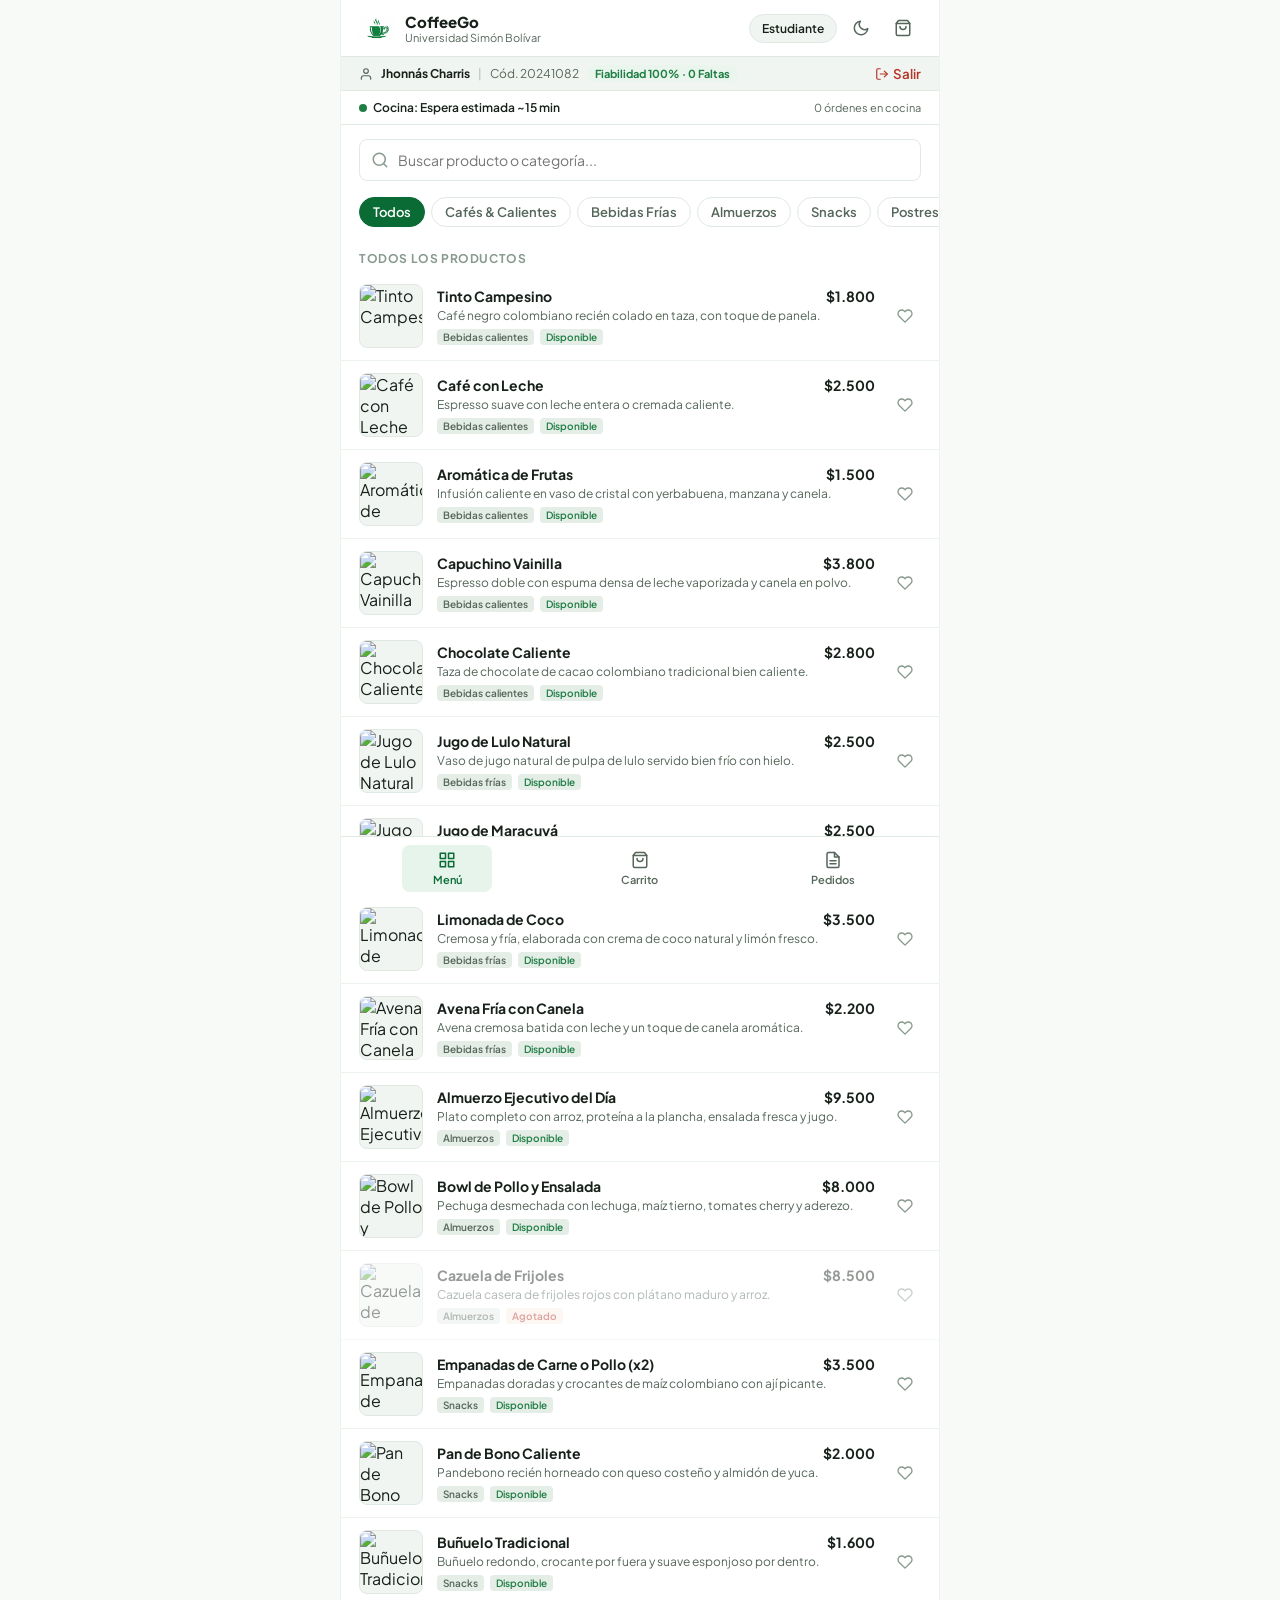
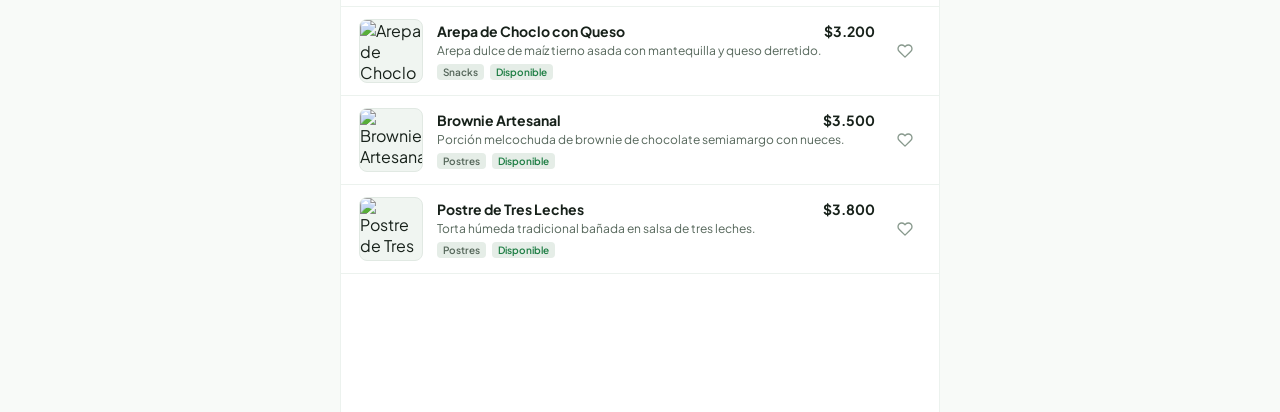
==== commit 72d3534a: "feat: usar credenciales institucionales de estudiante por defecto en login" ====
--- a/coffeego.html
+++ b/coffeego.html
@@ -1085,12 +1085,12 @@
       <form onsubmit="handleLoginSubmit(event)">
         <div class="field-group">
           <label for="login-email">Correo Institucional</label>
-          <input type="email" id="login-email" class="input-clean" placeholder="usuario@unisimon.edu.co" required />
+          <input type="email" id="login-email" class="input-clean" value="jhonnas.charris@unisimon.edu.co" placeholder="usuario@unisimon.edu.co" required />
         </div>
 
         <div class="field-group">
           <label for="login-password">Contraseña Institucional</label>
-          <input type="password" id="login-password" class="input-clean" placeholder="••••••••••••" required />
+          <input type="password" id="login-password" class="input-clean" value="Unisimon2026*" placeholder="••••••••••••" required />
         </div>
 
         <div class="field-group">
@@ -1837,7 +1837,12 @@
 /* ==========================================================
    ESTADO GLOBAL Y LOGÍSTICA
 ========================================================== */
-let currentUser = JSON.parse(localStorage.getItem('cg_session') || 'null');
+let currentUser = JSON.parse(localStorage.getItem('cg_session') || 'null') || {
+  email: 'jhonnas.charris@unisimon.edu.co',
+  name: 'Jhonnás Charris',
+  code: '20241082',
+  role: 'student'
+};
 let userStrikes = parseInt(localStorage.getItem('cg_strikes') || '0');
 let userStrikeUntil = parseInt(localStorage.getItem('cg_strike_until') || '0');
 let userStrikeReason = localStorage.getItem('cg_strike_reason') || '';
@@ -1902,6 +1907,12 @@
 }
 
 function showLoginView() {
+  const emailInput = document.getElementById('login-email');
+  const passInput = document.getElementById('login-password');
+  const roleSelect = document.getElementById('login-role');
+  if (emailInput && !emailInput.value) emailInput.value = 'jhonnas.charris@unisimon.edu.co';
+  if (passInput && !passInput.value) passInput.value = 'Unisimon2026*';
+  if (roleSelect) roleSelect.value = 'student';
   document.getElementById('view-login').classList.add('active');
   document.getElementById('authenticated-app').style.display = 'none';
 }
@@ -1911,12 +1922,16 @@
   const email = document.getElementById('login-email').value.trim();
   const role = document.getElementById('login-role').value;
 
-  let name = 'Estudiante Unisimón';
+  let name = 'Jhonnás Charris';
   let code = '20241082';
 
-  if (email.includes('@')) {
+  if (email.toLowerCase().includes('cafeteria') || role === 'staff') {
+    name = 'Personal Cafetería';
+    code = 'STAFF-01';
+  } else if (!email.toLowerCase().includes('jhonnas') && email.includes('@')) {
     const prefix = email.split('@')[0].replace('.', ' ');
     name = prefix.charAt(0).toUpperCase() + prefix.slice(1);
+    code = '2024' + Math.floor(1000 + Math.random() * 9000);
   }
 
   const session = { email, name, code, role };
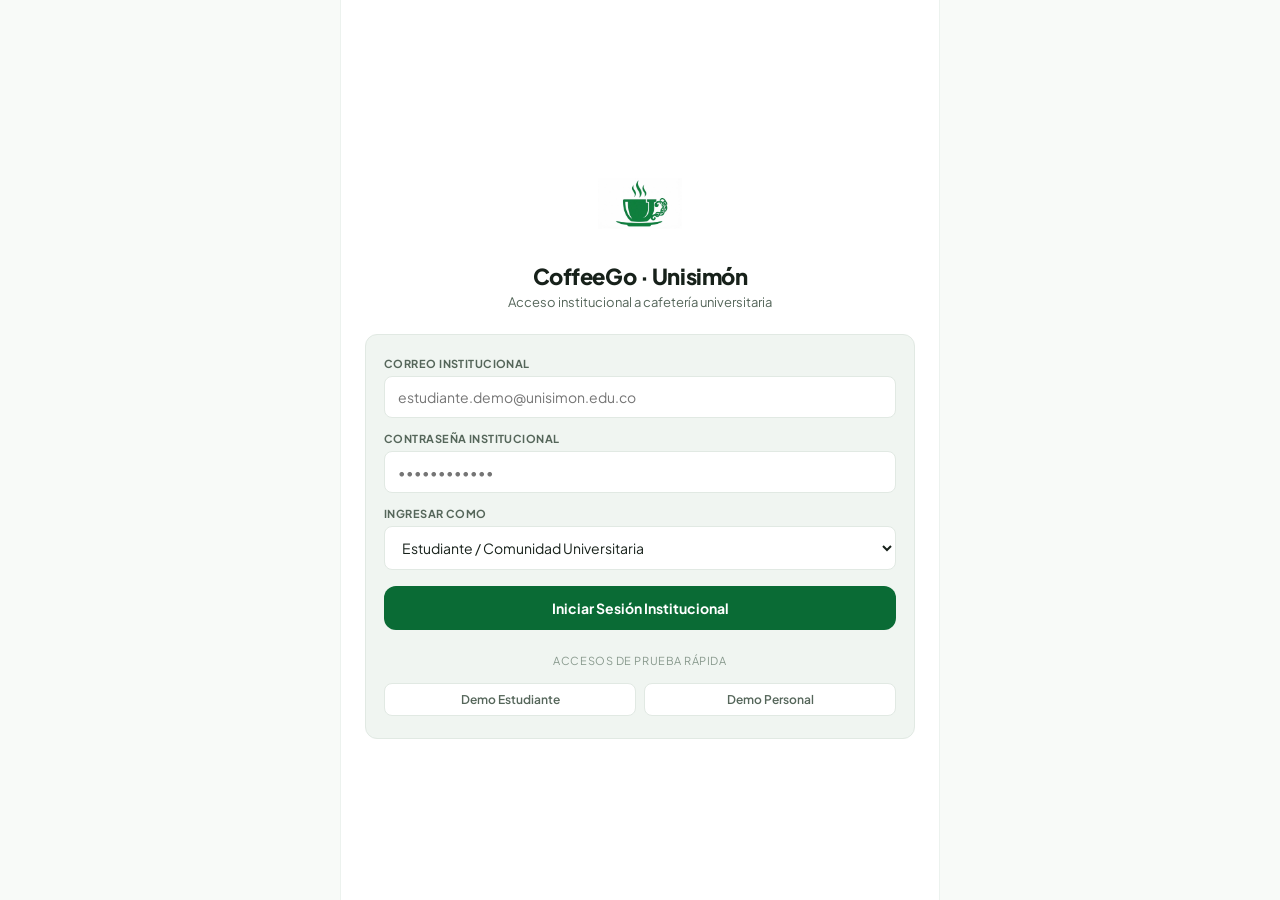
==== commit 5cb554e1: "fix: eliminar credenciales personales, iniciar siempre desde login, demos con correos ficticios" ====
--- a/coffeego.html
+++ b/coffeego.html
@@ -1085,12 +1085,12 @@
       <form onsubmit="handleLoginSubmit(event)">
         <div class="field-group">
           <label for="login-email">Correo Institucional</label>
-          <input type="email" id="login-email" class="input-clean" value="jhonnas.charris@unisimon.edu.co" placeholder="usuario@unisimon.edu.co" required />
+          <input type="email" id="login-email" class="input-clean" placeholder="estudiante.demo@unisimon.edu.co" required />
         </div>
 
         <div class="field-group">
           <label for="login-password">Contraseña Institucional</label>
-          <input type="password" id="login-password" class="input-clean" value="Unisimon2026*" placeholder="••••••••••••" required />
+          <input type="password" id="login-password" class="input-clean" placeholder="••••••••••••" required />
         </div>
 
         <div class="field-group">
@@ -1153,9 +1153,9 @@
           <path d="M20 21v-2a4 4 0 0 0-4-4H8a4 4 0 0 0-4 4v2"></path>
           <circle cx="12" cy="7" r="4"></circle>
         </svg>
-        <strong id="display-user-name">Jhonnás Charris</strong>
+        <strong id="display-user-name">Estudiante Demo</strong>
         <span style="opacity:0.4">|</span>
-        <span id="display-user-sub">Cód. 20241082</span>
+        <span id="display-user-sub">Cód. 20240001</span>
         <span class="reputation-badge" id="display-reputation">Fiabilidad 100% · 0 Faltas</span>
       </div>
       <button class="btn-logout" onclick="logoutSession()">
@@ -1837,12 +1837,7 @@
 /* ==========================================================
    ESTADO GLOBAL Y LOGÍSTICA
 ========================================================== */
-let currentUser = JSON.parse(localStorage.getItem('cg_session') || 'null') || {
-  email: 'jhonnas.charris@unisimon.edu.co',
-  name: 'Jhonnás Charris',
-  code: '20241082',
-  role: 'student'
-};
+let currentUser = null;
 let userStrikes = parseInt(localStorage.getItem('cg_strikes') || '0');
 let userStrikeUntil = parseInt(localStorage.getItem('cg_strike_until') || '0');
 let userStrikeReason = localStorage.getItem('cg_strike_reason') || '';
@@ -1858,7 +1853,7 @@
   {
     id: 'CGO-0001',
     date: 'Hoy, 09:20 AM',
-    student: 'Jhonnás Charris',
+    student: 'Estudiante Demo',
     orderType: 'takeaway',
     tableNumber: '',
     pickupTime: 'Lo antes posible',
@@ -1877,6 +1872,14 @@
   }
 ];
 
+if (Array.isArray(orders)) {
+  orders.forEach(o => {
+    if (o.student && (o.student.toLowerCase().includes('charris') || o.student.toLowerCase().includes('jhonnas'))) {
+      o.student = 'Estudiante Demo';
+    }
+  });
+}
+
 let currentCategory = 'Todos';
 let currentRole = 'student';
 let orderType = 'takeaway';
@@ -1899,19 +1902,25 @@
    AUTENTICACIÓN Y SESIÓN
 ========================================================== */
 function initAuth() {
-  if (currentUser) {
-    applyUserSession(currentUser);
-  } else {
-    showLoginView();
-  }
+  // Limpiar cualquier sesión residual anterior
+  try {
+    const saved = localStorage.getItem('cg_session');
+    if (saved && (saved.includes('jhonnas') || saved.includes('charris'))) {
+      localStorage.removeItem('cg_session');
+    }
+  } catch (e) {}
+
+  currentUser = null;
+  // Iniciar siempre desde la pantalla de login institucional
+  showLoginView();
 }
 
 function showLoginView() {
   const emailInput = document.getElementById('login-email');
   const passInput = document.getElementById('login-password');
   const roleSelect = document.getElementById('login-role');
-  if (emailInput && !emailInput.value) emailInput.value = 'jhonnas.charris@unisimon.edu.co';
-  if (passInput && !passInput.value) passInput.value = 'Unisimon2026*';
+  if (emailInput) emailInput.value = '';
+  if (passInput) passInput.value = '';
   if (roleSelect) roleSelect.value = 'student';
   document.getElementById('view-login').classList.add('active');
   document.getElementById('authenticated-app').style.display = 'none';
@@ -1922,15 +1931,18 @@
   const email = document.getElementById('login-email').value.trim();
   const role = document.getElementById('login-role').value;
 
-  let name = 'Jhonnás Charris';
-  let code = '20241082';
-
-  if (email.toLowerCase().includes('cafeteria') || role === 'staff') {
+  let name = 'Estudiante Demo';
+  let code = '20240001';
+
+  if (email.toLowerCase().includes('cafeteria') || email.toLowerCase().includes('personal') || role === 'staff') {
     name = 'Personal Cafetería';
     code = 'STAFF-01';
-  } else if (!email.toLowerCase().includes('jhonnas') && email.includes('@')) {
-    const prefix = email.split('@')[0].replace('.', ' ');
-    name = prefix.charAt(0).toUpperCase() + prefix.slice(1);
+  } else if (email.toLowerCase().includes('demo') || email.toLowerCase().includes('estudiante')) {
+    name = 'Estudiante Demo';
+    code = '20240001';
+  } else if (email.includes('@')) {
+    const prefix = email.split('@')[0].replace(/[._-]/g, ' ');
+    name = prefix.split(' ').map(w => w.charAt(0).toUpperCase() + w.slice(1)).join(' ');
     code = '2024' + Math.floor(1000 + Math.random() * 9000);
   }
 
@@ -1943,12 +1955,12 @@
 
 function fillQuickLogin(role) {
   if (role === 'student') {
-    document.getElementById('login-email').value = 'jhonnas.charris@unisimon.edu.co';
-    document.getElementById('login-password').value = 'Unisimon2026*';
+    document.getElementById('login-email').value = 'estudiante.demo@unisimon.edu.co';
+    document.getElementById('login-password').value = 'DemoEstudiante2026*';
     document.getElementById('login-role').value = 'student';
   } else {
-    document.getElementById('login-email').value = 'cafeteria.central@unisimon.edu.co';
-    document.getElementById('login-password').value = 'Staff2026*';
+    document.getElementById('login-email').value = 'cafeteria.demo@unisimon.edu.co';
+    document.getElementById('login-password').value = 'DemoPersonal2026*';
     document.getElementById('login-role').value = 'staff';
   }
 }
